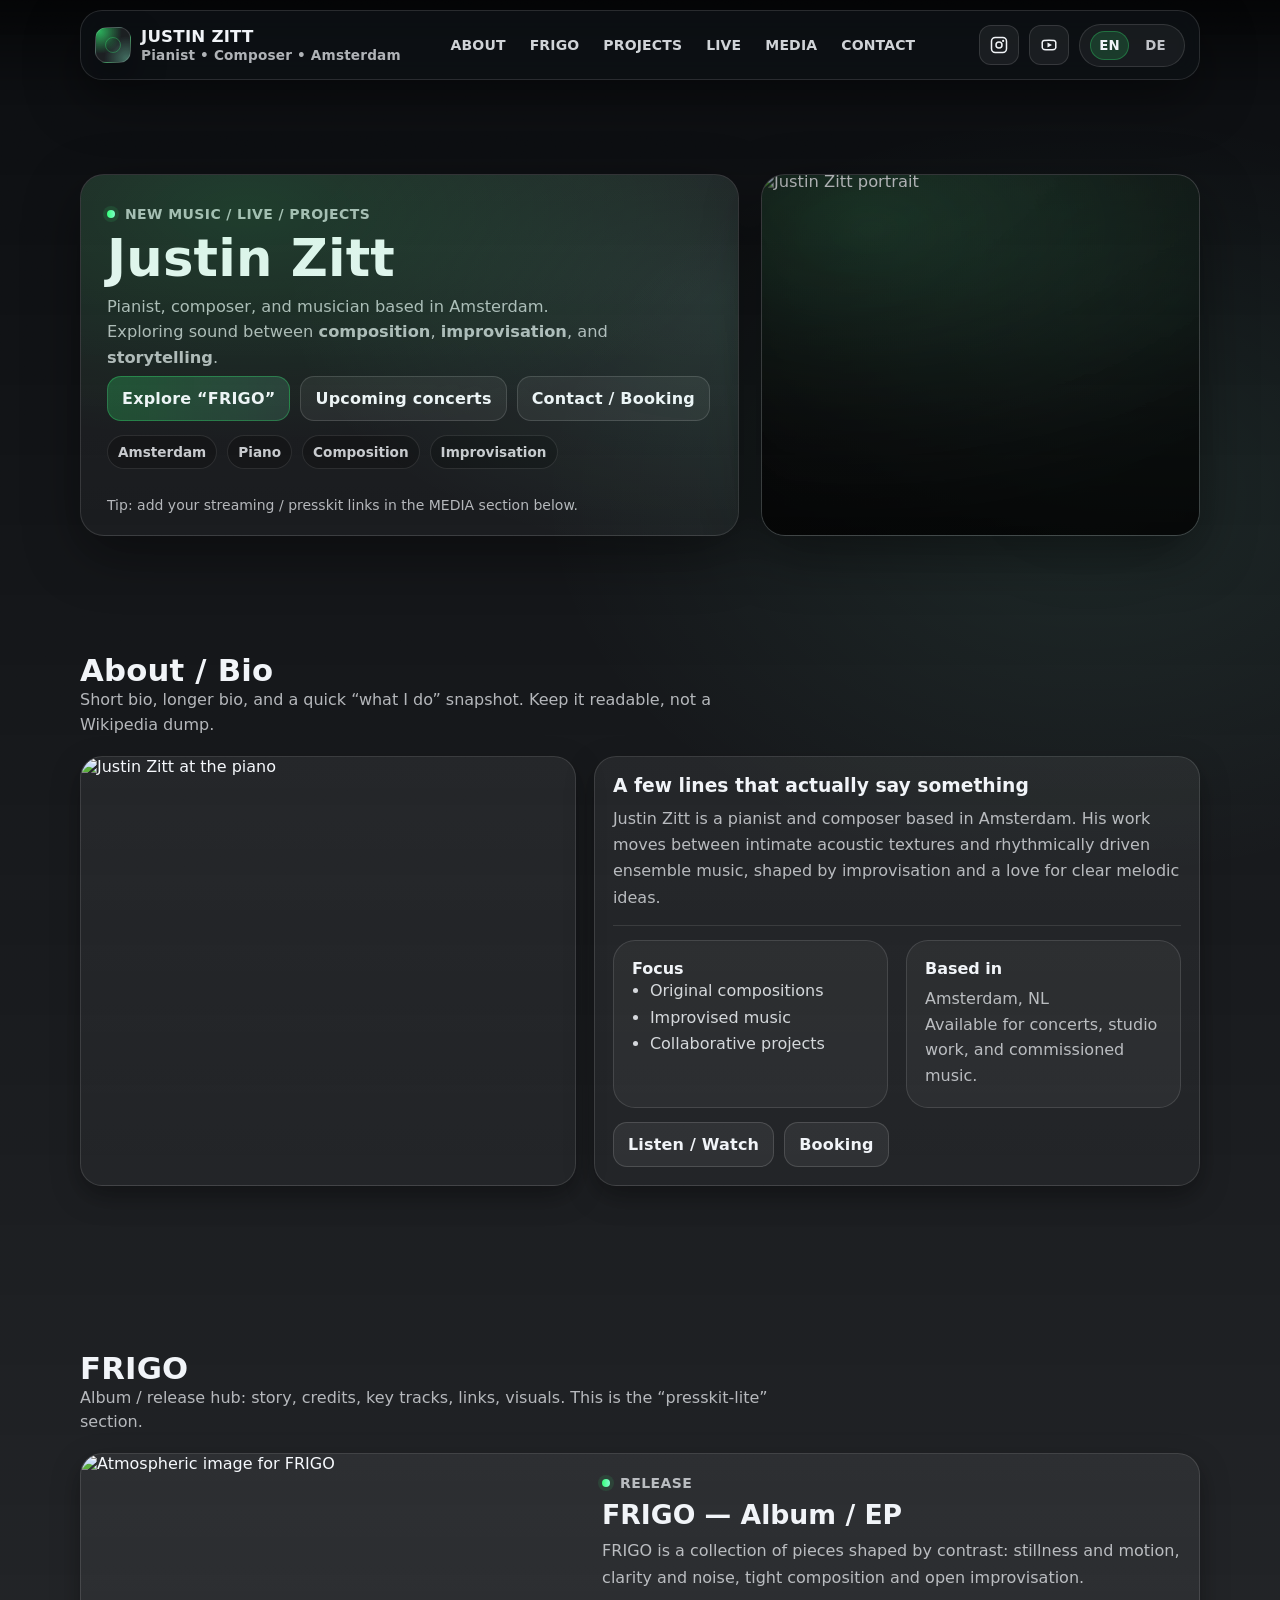
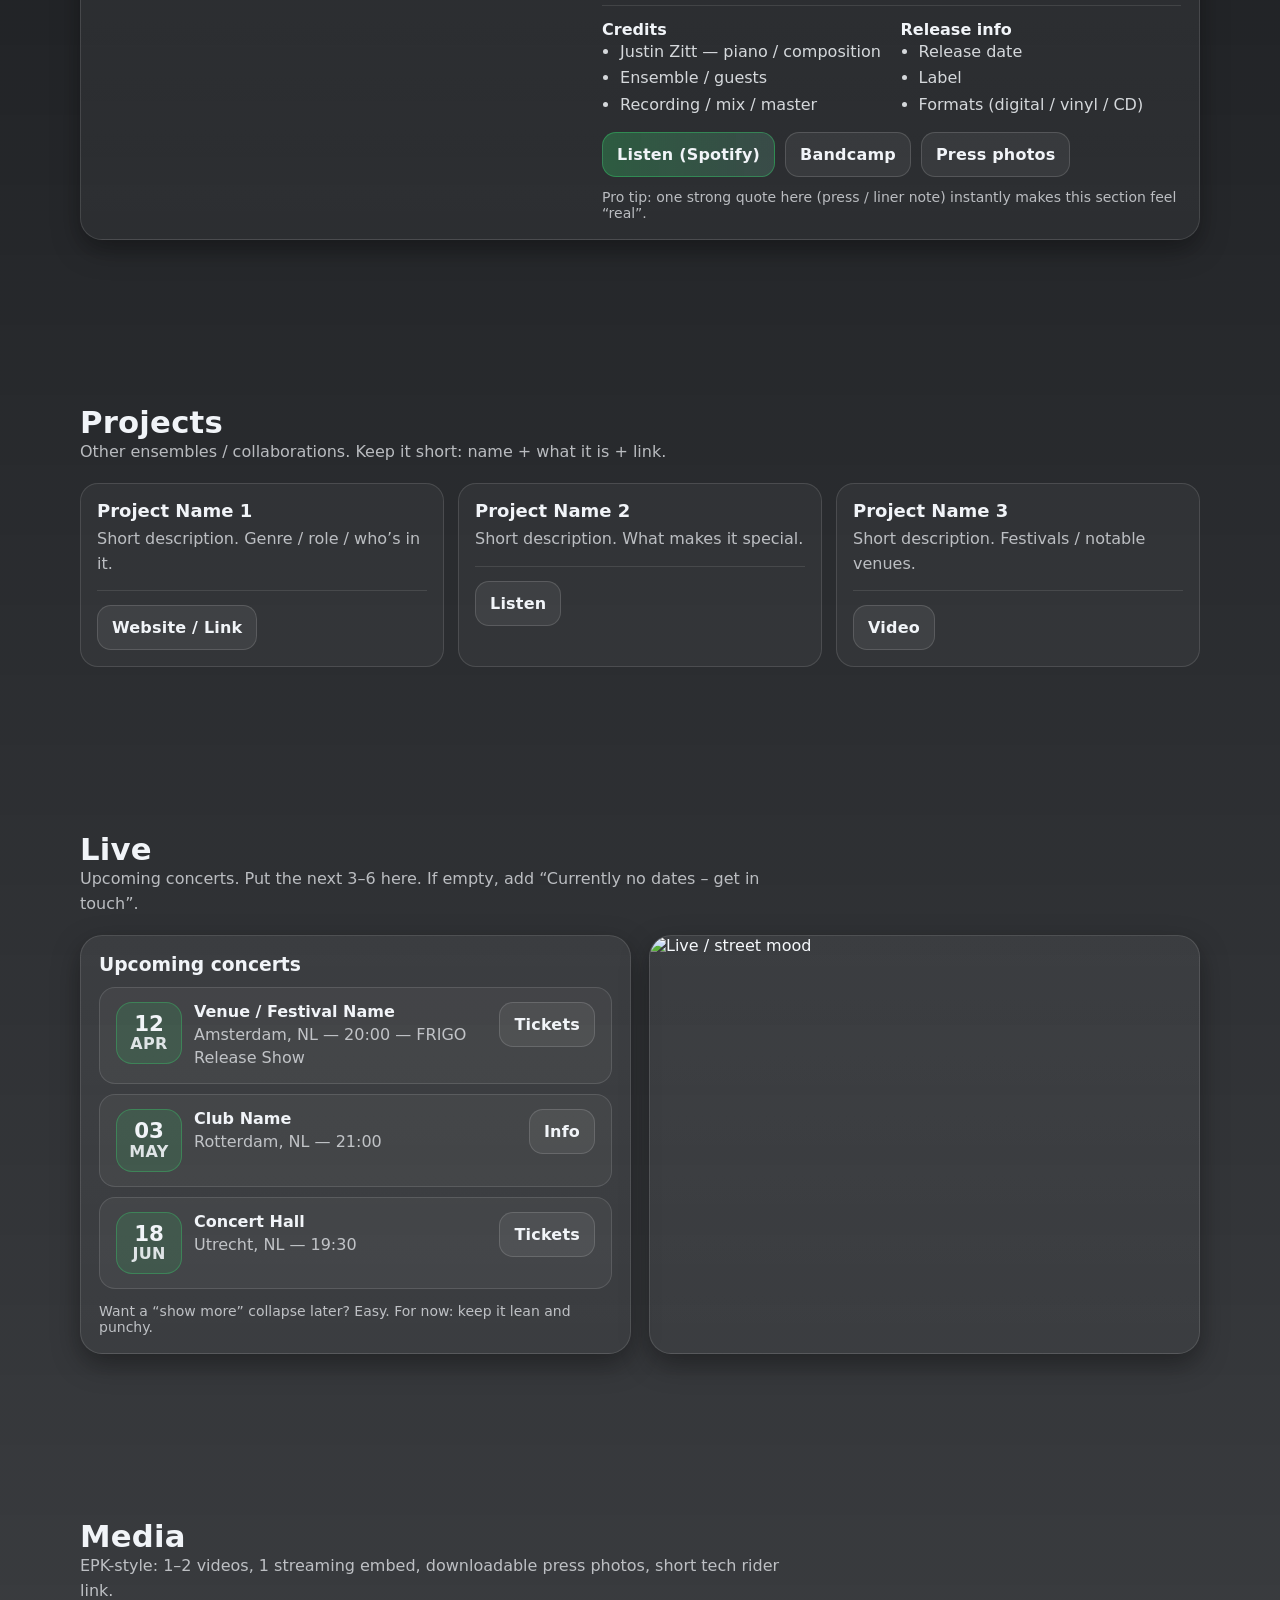
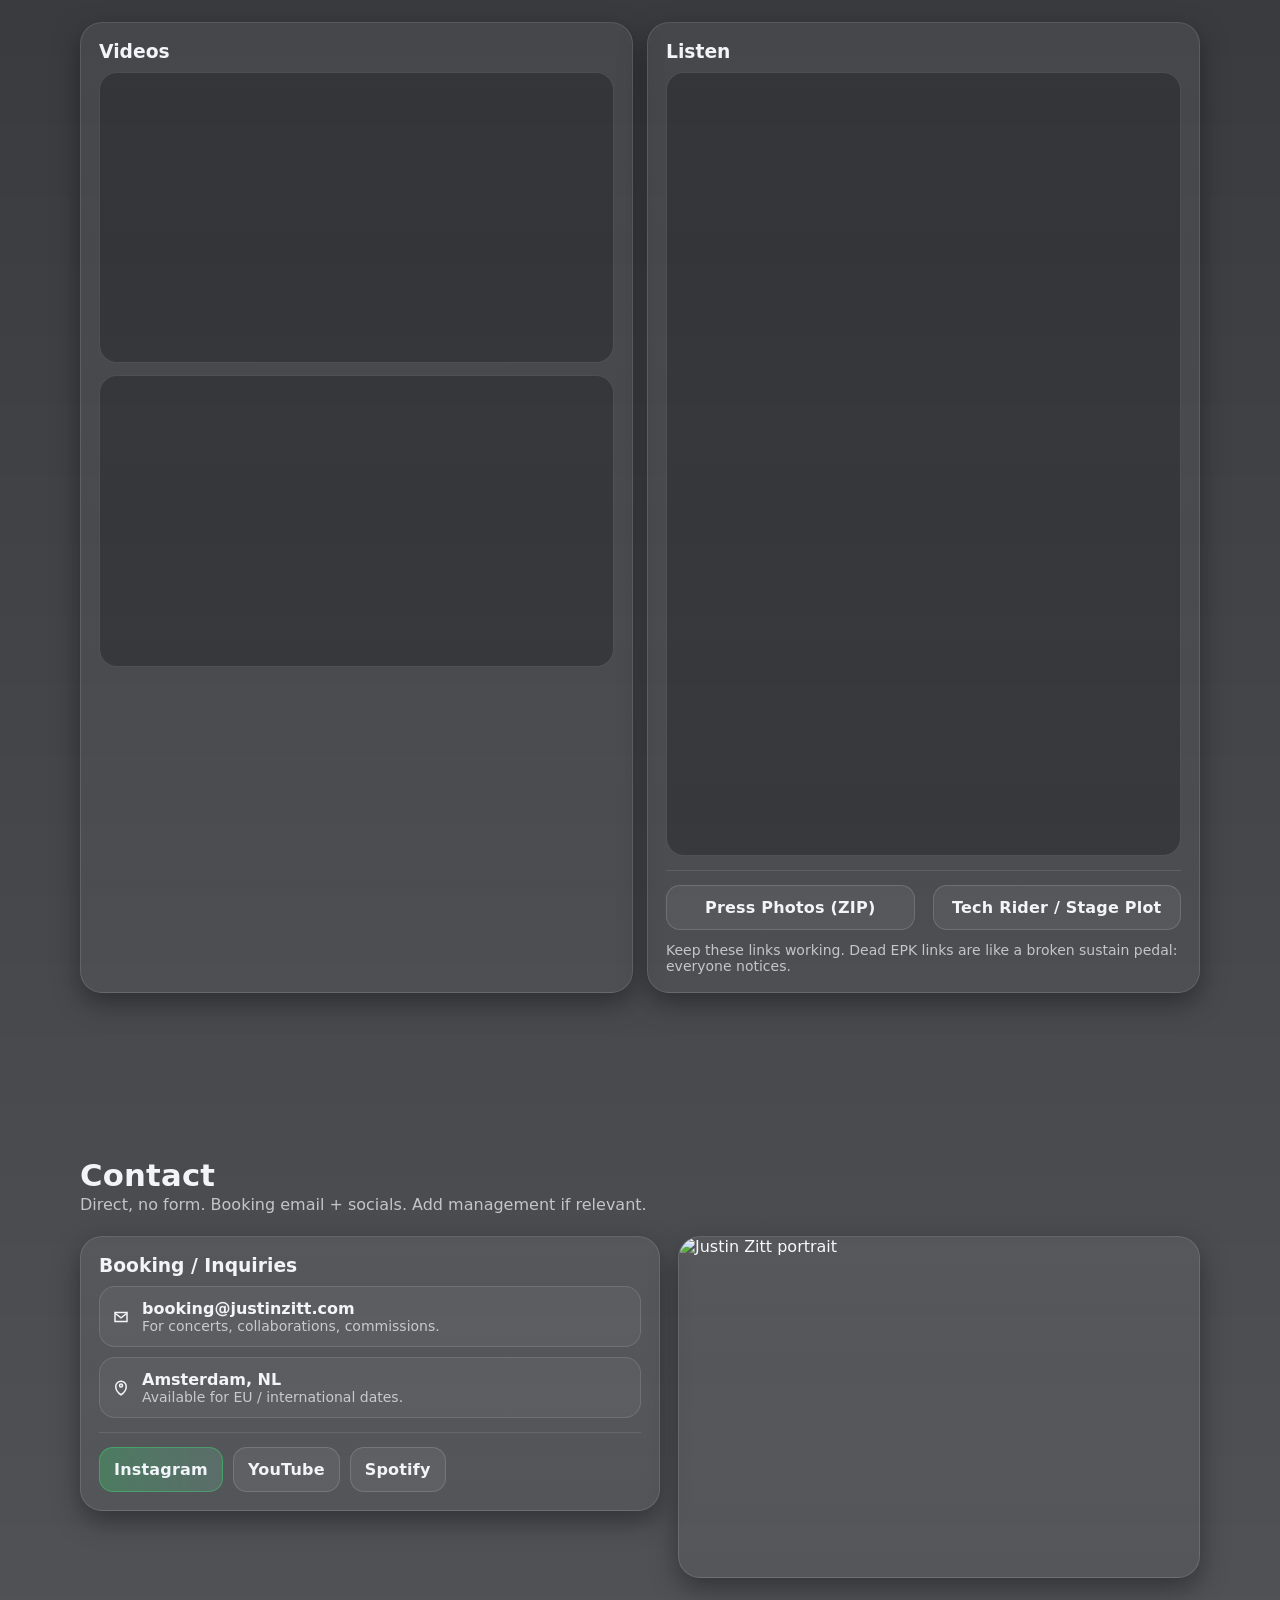
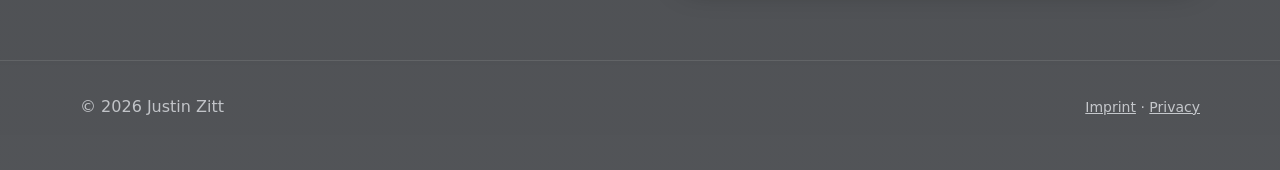
==== de/index.html @ 3bb8d23e "Initial release" ====
<!--
==============================================================================

    __    _ ____            __  ___           _         _____                 _
   / /   (_) __ \____ _    /  |/  /_  _______(_)____   / ___/___  ______   __(_)_______  _____
  / /   / / /_/ / __ `/   / /|_/ / / / / ___/ / ___/   \__ \/ _ \/ ___/ | / / / ___/ _ \/ ___/
 / /___/ / ____/ /_/ /   / /  / / /_/ (__  ) / /__    ___/ /  __/ /   | |/ / / /__/  __(__  )
/_____/_/_/    \__,_/   /_/  /_/\__,_/____/_/\___/   /____/\___/_/    |___/_/\___/\___/____/

   LiPa Music Services – Abteilung Webentwicklung
   © 2026 LiPa Music Services GbR
   https://www.lipamusicservices.com

==============================================================================
-->
<!doctype html>
<html lang="en" id="top">
<head>
  <meta charset="utf-8" />
  <meta name="viewport" content="width=device-width, initial-scale=1" />

  <title>Justin Zitt – Pianist & Composer</title>
  <meta name="description" content="Justin Zitt – pianist, composer, and musician based in Amsterdam. FRIGO album, projects, live dates, media & contact." />

  <!-- OpenGraph -->
  <meta property="og:title" content="Justin Zitt – Pianist & Composer" />
  <meta property="og:description" content="FRIGO album, projects, live dates, media & contact." />
  <!-- TODO: set a proper OG image -->
  <!-- <meta property="og:image" content="../Resources/OG.jpg" /> -->

  <!-- Favicons (optional) -->
  <!-- <link rel="icon" href="../Resources/favicon.png" /> -->

  <style>
    /* =========================================================
       LiPa – Justin Zitt – Onepager (INLINE)
       - clean cinematic dark
       - sections: About / FRIGO / Projects / Live / Media / Contact
       ========================================================= */

    :root{
      --bg0:#090b0f;
      --bg1:#0e1117;
      --card:rgba(255,255,255,.06);
      --card2:rgba(255,255,255,.04);
      --border:rgba(255,255,255,.12);

      --text:#f1f4f8;
      --muted:rgba(241,244,248,.70);

      --accent:#35ff7a;
      --accent2:#86ffd0;

      --shadow:0 18px 55px rgba(0,0,0,.50);
      --shadow2:0 10px 28px rgba(0,0,0,.38);

      --radius:18px;
      --container:1120px;

      --sectionPad:82px;
    }

    *{ box-sizing:border-box; }
    html{ scroll-behavior:smooth; }
    body{
      margin:0;
      color:var(--text);
      background:
        radial-gradient(1200px 700px at 18% -10%, rgba(53,255,122,.10), rgba(0,0,0,0) 60%),
        radial-gradient(1000px 700px at 85% 10%, rgba(134,255,208,.08), rgba(0,0,0,0) 55%),
        linear-gradient(180deg, var(--bg0), var(--bg1));
      font-family: ui-sans-serif, system-ui, -apple-system, Segoe UI, Roboto, Inter, Arial, sans-serif;
      overflow-x:hidden;
    }

    a{ color:inherit; }

    /* subtle film grain */
    .grain{
      position:fixed;
      inset:0;
      pointer-events:none;
      opacity:.12;
      background-image:
        url("data:image/svg+xml,%3Csvg xmlns='http://www.w3.org/2000/svg' width='140' height='140'%3E%3Cfilter id='n'%3E%3CfeTurbulence type='fractalNoise' baseFrequency='.8' numOctaves='3' stitchTiles='stitch'/%3E%3C/filter%3E%3Crect width='140' height='140' filter='url(%23n)' opacity='.35'/%3E%3C/svg%3E");
      mix-blend-mode:overlay;
    }

    .container{
      width:min(var(--container), calc(100% - 28px));
      margin:0 auto;
    }

    /* =========================================================
       HERO
       ========================================================= */
    .Hero{
      position:relative;
      padding: 84px 0 34px 0;
    }

    .Hero__grid{
      display:grid;
      grid-template-columns: 1.2fr .8fr;
      gap:22px;
      align-items:stretch;
    }

    .Hero__panel{
      border-radius:calc(var(--radius) + 8px);
      border:1px solid var(--border);
      background:linear-gradient(180deg, rgba(255,255,255,.06), rgba(255,255,255,.03));
      box-shadow:var(--shadow);
      overflow:hidden;
      position:relative;
    }

    .Hero__panel::before{
      content:"";
      position:absolute;
      inset:0;
      background:
        radial-gradient(900px 420px at 25% 10%, rgba(53,255,122,.14), rgba(0,0,0,0) 55%),
        radial-gradient(700px 420px at 95% 35%, rgba(134,255,208,.10), rgba(0,0,0,0) 60%);
      pointer-events:none;
    }

    .Hero__left{
      padding:28px 26px 22px 26px;
      min-height:360px;
      display:flex;
      flex-direction:column;
      justify-content:space-between;
      gap:16px;
    }

    .kicker{
      display:inline-flex;
      gap:10px;
      align-items:center;
      color:var(--muted);
      font-weight:800;
      letter-spacing:.4px;
      text-transform:uppercase;
      font-size:10.5pt;
    }
    .dot{
      width:8px;height:8px;border-radius:999px;
      background:linear-gradient(90deg, var(--accent), var(--accent2));
      box-shadow:0 0 0 4px rgba(53,255,122,.10);
    }

    h1{
      margin:10px 0 10px 0;
      font-size: clamp(34px, 4vw, 54px);
      line-height:1.02;
      letter-spacing:.2px;
    }

    .Hero__sub{
      color:var(--muted);
      font-size:12.2pt;
      line-height:1.55;
      max-width:62ch;
    }

    .Hero__ctaRow{
      display:flex;
      flex-wrap:wrap;
      gap:10px;
      align-items:center;
      margin-top:6px;
    }

    .btn{
      display:inline-flex;
      align-items:center;
      justify-content:center;
      gap:10px;
      padding:12px 14px;
      border-radius:14px;
      border:1px solid rgba(255,255,255,.14);
      background:rgba(255,255,255,.06);
      text-decoration:none;
      font-weight:900;
      letter-spacing:.2px;
      transition: transform .15s ease, background .15s ease, border-color .15s ease;
      user-select:none;
    }
    .btn:hover{ transform: translateY(-1px); background:rgba(255,255,255,.09); }
    .btn--primary{
      background:linear-gradient(90deg, rgba(53,255,122,.22), rgba(134,255,208,.14));
      border-color:rgba(53,255,122,.30);
    }
    .btn--primary:hover{ background:linear-gradient(90deg, rgba(53,255,122,.28), rgba(134,255,208,.18)); }

    .Hero__meta{
      display:flex;
      flex-wrap:wrap;
      gap:10px;
      margin-top:14px;
    }
    .chip{
      display:inline-flex;
      gap:8px;
      align-items:center;
      padding:8px 10px;
      border-radius:999px;
      background:rgba(0,0,0,.22);
      border:1px solid rgba(255,255,255,.10);
      color:rgba(241,244,248,.82);
      font-weight:800;
      font-size:10.2pt;
    }
    .chip svg{ opacity:.9; }

    .Hero__right{
      min-height:360px;
    }

    .Hero__img{
      width:100%;
      height:100%;
      object-fit:cover;
      display:block;
      filter: contrast(1.06) saturate(.95);
      transform:scale(1.02);
    }

    .Hero__imgOverlay{
      position:absolute;
      inset:0;
      background:
        radial-gradient(700px 420px at 25% 15%, rgba(0,0,0,.00), rgba(0,0,0,.52) 70%),
        linear-gradient(180deg, rgba(0,0,0,.22), rgba(0,0,0,.58));
      pointer-events:none;
    }

    /* =========================================================
       SECTION WRAPPER
       ========================================================= */
    section{
      scroll-margin-top: 92px; /* sticky headbar offset */
      padding: var(--sectionPad) 0;
    }

    .SectionHead{
      display:flex;
      align-items:flex-end;
      justify-content:space-between;
      gap:18px;
      margin-bottom:18px;
    }

    .SectionHead h2{
      margin:0;
      font-size: clamp(24px, 2.4vw, 34px);
      letter-spacing:.2px;
    }

    .SectionHead p{
      margin:0;
      color:var(--muted);
      max-width:70ch;
      line-height:1.55;
    }

    .card{
      border-radius:calc(var(--radius) + 6px);
      border:1px solid var(--border);
      background:linear-gradient(180deg, rgba(255,255,255,.06), rgba(255,255,255,.03));
      box-shadow:var(--shadow2);
      overflow:hidden;
    }

    .grid2{
      display:grid;
      grid-template-columns: 1fr 1fr;
      gap:18px;
    }

    .grid3{
      display:grid;
      grid-template-columns: repeat(3, 1fr);
      gap:14px;
    }

    .pad{
      padding:18px;
    }

    .muted{ color:var(--muted); }

    .hr{
      height:1px;
      background:rgba(255,255,255,.10);
      margin:14px 0;
    }

    /* About */
    .About__grid{
      display:grid;
      grid-template-columns: .9fr 1.1fr;
      gap:18px;
      align-items:stretch;
    }
    .About__photo{
      width:100%;
      height:100%;
      min-height:340px;
      object-fit:cover;
      display:block;
      filter: contrast(1.04) saturate(.95);
    }

    /* FRIGO */
    .Frigo__hero{
      display:grid;
      grid-template-columns: .9fr 1.1fr;
      gap:0;
    }
    .Frigo__img{
      width:100%;
      height:100%;
      min-height:360px;
      object-fit:cover;
      display:block;
      filter: contrast(1.05) saturate(.92);
    }
    .list{
      margin:0;
      padding-left:18px;
      color:rgba(241,244,248,.86);
      line-height:1.65;
    }

    /* Projects */
    .ProjCard{
      padding:16px;
      border-radius:18px;
      border:1px solid rgba(255,255,255,.12);
      background:rgba(255,255,255,.04);
      transition: transform .15s ease, background .15s ease;
    }
    .ProjCard:hover{ transform: translateY(-2px); background:rgba(255,255,255,.06); }
    .ProjCard h3{ margin:0 0 6px 0; font-size:13.5pt; }
    .ProjCard p{ margin:0; color:var(--muted); line-height:1.55; }

    /* Live */
    .Gig{
      display:flex;
      align-items:flex-start;
      justify-content:space-between;
      gap:14px;
      padding:14px 16px;
      border-radius:16px;
      border:1px solid rgba(255,255,255,.12);
      background:rgba(255,255,255,.04);
    }
    .Gig__left{
      display:flex;
      gap:12px;
      align-items:flex-start;
    }
    .dateBox{
      width:66px;
      flex:0 0 auto;
      border-radius:16px;
      border:1px solid rgba(53,255,122,.26);
      background:rgba(53,255,122,.10);
      text-align:center;
      padding:10px 8px;
    }
    .dateBox b{ display:block; font-size:16pt; line-height:1.0; }
    .dateBox span{ display:block; font-weight:900; letter-spacing:.3px; opacity:.9; }

    .Gig__title{ margin:0; font-weight:900; }
    .Gig__meta{ margin:2px 0 0 0; color:var(--muted); line-height:1.45; }

    /* Media */
    .mediaGrid{
      display:grid;
      grid-template-columns: 1fr 1fr;
      gap:14px;
    }
    .embed{
      position:relative;
      width:100%;
      padding-top:56.25%;
      background:rgba(0,0,0,.25);
      border:1px solid rgba(255,255,255,.12);
      border-radius:18px;
      overflow:hidden;
    }
    .embed iframe{
      position:absolute;
      inset:0;
      width:100%;
      height:100%;
      border:0;
    }

    /* Contact */
    .Contact__grid{
      display:grid;
      grid-template-columns: 1fr .9fr;
      gap:18px;
      align-items:start;
    }
    .contactLine{
      display:flex;
      gap:12px;
      align-items:center;
      padding:12px 12px;
      border-radius:16px;
      border:1px solid rgba(255,255,255,.12);
      background:rgba(255,255,255,.04);
    }
    .contactLine a{ text-decoration:none; font-weight:900; }
    .small{ font-size:10.5pt; color:var(--muted); }

    /* Footer */
    footer{
      padding:36px 0 54px 0;
      border-top:1px solid rgba(255,255,255,.10);
      color:rgba(241,244,248,.70);
    }
    .footerRow{
      display:flex;
      gap:14px;
      flex-wrap:wrap;
      align-items:center;
      justify-content:space-between;
    }

    /* Responsive */
    @media (max-width: 980px){
      .Hero__grid{ grid-template-columns: 1fr; }
      .Hero__right{ min-height:280px; }
      .About__grid{ grid-template-columns: 1fr; }
      .Frigo__hero{ grid-template-columns: 1fr; }
      .grid3{ grid-template-columns: 1fr; }
      .mediaGrid{ grid-template-columns: 1fr; }
      .Contact__grid{ grid-template-columns: 1fr; }
      section{ padding: 64px 0; }
    }
  </style>
</head>

<body>
  <div class="grain" aria-hidden="true"></div>

  <!-- =========================================================
       HEADBAR (inline, onepager anchors)
       NOTE: Social links are placeholders -> set real URLs.
  ========================================================== -->
  <header class="LipaHead" role="banner">
    <style>
      /* ===== Headbar (same as we used before) ===== */
      :root{
        --bg0:#0b0d10;
        --bg1:rgba(15,18,23,.72);
        --border:rgba(255,255,255,.12);
        --text:#f1f4f8;
        --muted:rgba(241,244,248,.72);
        --accent:#35ff7a;
        --accent2:#86ffd0;
        --shadow:0 18px 55px rgba(0,0,0,.45);
        --radius:16px;
        --container:1120px;
        --h:70px;
      }
      .LipaHead{ position:sticky; top:0; z-index:9999; background:linear-gradient(to bottom, rgba(0,0,0,.58), rgba(0,0,0,0)); padding:10px 12px; }
      .LipaHead__bar{
        max-width:var(--container); height:var(--h); margin:0 auto;
        display:flex; align-items:center; justify-content:space-between; gap:12px;
        background:var(--bg1); border:1px solid var(--border); border-radius:calc(var(--radius) + 6px);
        box-shadow:var(--shadow); padding:0 14px;
        backdrop-filter: blur(14px); -webkit-backdrop-filter: blur(14px);
      }
      .LipaHead__brand{ display:flex; align-items:center; gap:10px; text-decoration:none; color:var(--text); min-width:220px; }
      .LipaHead__mark{
        width:36px; height:36px; border-radius:12px;
        background:
          radial-gradient(120% 120% at 10% 10%, rgba(53,255,122,.65), rgba(53,255,122,0) 55%),
          radial-gradient(120% 120% at 90% 90%, rgba(134,255,208,.35), rgba(134,255,208,0) 55%),
          rgba(255,255,255,.07);
        border:1px solid rgba(255,255,255,.14);
        box-shadow:0 14px 35px rgba(0,0,0,.35);
        position:relative;
        flex:0 0 auto;
      }
      .LipaHead__mark::after{ content:""; position:absolute; inset:9px; border-radius:10px; border:1px solid rgba(53,255,122,.55); opacity:.55; }
      .LipaHead__title{ display:flex; flex-direction:column; line-height:1.05; gap:2px; }
      .LipaHead__name{ font-weight:900; letter-spacing:.2px; font-size:12.5pt; text-transform:uppercase; }
      .LipaHead__tag{ font-size:10.2pt; color:var(--muted); font-weight:600; letter-spacing:.2px; }

      .LipaHead__nav{ display:flex; align-items:center; gap:4px; flex:1; justify-content:center; }
      .LipaHead__nav a{
        position:relative; display:inline-flex; align-items:center;
        padding:10px 10px; border-radius:12px; text-decoration:none;
        color:rgba(241,244,248,.86); font-weight:800; font-size:10.5pt; letter-spacing:.15px;
        transition: transform .15s ease, background .15s ease, color .15s ease;
      }
      .LipaHead__nav a:hover{ background:rgba(255,255,255,.07); transform: translateY(-1px); }
      .LipaHead__nav a.is-active{ background:rgba(53,255,122,.12); color:var(--text); }
      .LipaHead__nav a.is-active::after{
        content:""; position:absolute; left:10px; right:10px; bottom:6px;
        height:2px; border-radius:2px;
        background:linear-gradient(90deg, var(--accent), var(--accent2));
        opacity:.9;
      }

      .LipaHead__actions{ display:flex; align-items:center; gap:10px; min-width:220px; justify-content:flex-end; }
      .LipaHead__iconBtn{
        width:40px; height:40px; display:inline-flex; align-items:center; justify-content:center;
        border-radius:12px; background:rgba(255,255,255,.06); border:1px solid rgba(255,255,255,.12);
        text-decoration:none; color:var(--text);
        transition: transform .15s ease, background .15s ease;
      }
      .LipaHead__iconBtn:hover{ background:rgba(255,255,255,.09); transform: translateY(-1px); }

      .LipaHead__lang{
        display:inline-flex; align-items:center; gap:8px; padding:6px 10px;
        border-radius:999px; background:rgba(255,255,255,.05);
        border:1px solid rgba(255,255,255,.12);
      }
      .LipaHead__lang a{
        text-decoration:none; font-weight:900; font-size:10pt; letter-spacing:.35px;
        color:rgba(241,244,248,.78); padding:6px 8px; border-radius:999px;
        transition: background .15s ease, color .15s ease;
      }
      .LipaHead__lang a:hover{ background:rgba(255,255,255,.07); color:var(--text); }
      .LipaHead__lang a.is-active{ background:rgba(53,255,122,.14); color:var(--text); border:1px solid rgba(53,255,122,.28); }

      .LipaHead__burger{
        width:44px; height:44px; border-radius:14px; border:1px solid rgba(255,255,255,.12);
        background:rgba(255,255,255,.06); cursor:pointer; display:none;
        align-items:center; justify-content:center; gap:6px;
        transition: transform .15s ease, background .15s ease;
      }
      .LipaHead__burger:hover{ background:rgba(255,255,255,.09); transform: translateY(-1px); }
      .LipaHead__burger i{ display:block; width:18px; height:2px; background:rgba(241,244,248,.92); border-radius:2px; transition: transform .18s ease, opacity .18s ease; }
      .LipaHead__burger[aria-expanded="true"] i:nth-child(1){ transform: translateY(8px) rotate(45deg); }
      .LipaHead__burger[aria-expanded="true"] i:nth-child(2){ opacity:0; }
      .LipaHead__burger[aria-expanded="true"] i:nth-child(3){ transform: translateY(-8px) rotate(-45deg); }

      .LipaMobile{
        max-width:var(--container); margin:10px auto 0 auto;
        border-radius:calc(var(--radius) + 6px);
        background:rgba(15,18,23,.92);
        border:1px solid rgba(255,255,255,.12);
        box-shadow:var(--shadow);
        backdrop-filter: blur(14px); -webkit-backdrop-filter: blur(14px);
        overflow:hidden; display:none;
      }
      .LipaMobile.is-open{ display:block; }
      .LipaMobile__list{ list-style:none; margin:0; padding:10px; display:flex; flex-direction:column; gap:6px; }
      .LipaMobile__list a{
        display:flex; align-items:center; justify-content:space-between; text-decoration:none;
        padding:12px 12px; border-radius:14px;
        background:rgba(255,255,255,.05); border:1px solid rgba(255,255,255,.10);
        color:rgba(241,244,248,.9); font-weight:900; letter-spacing:.15px;
      }
      .LipaMobile__list a:hover{ background:rgba(53,255,122,.10); }
      .LipaMobile__list a small{ color:rgba(241,244,248,.55); font-weight:800; }

      .LipaMobile__bottom{
        padding:10px 12px 12px 12px; display:flex; gap:10px; align-items:center; justify-content:space-between;
        border-top:1px solid rgba(255,255,255,.10); background:rgba(255,255,255,.03);
      }
      .LipaMobile__social{ display:flex; gap:10px; align-items:center; }

      @media (max-width: 980px){
        .LipaHead__nav{ display:none; }
        .LipaHead__burger{ display:inline-flex; }
        .LipaHead__brand{ min-width:auto; }
        .LipaHead__actions{ min-width:auto; }
        :root{ --h:64px; }
      }
      @media (max-width: 520px){
        .LipaHead__tag{ display:none; }
        .LipaHead__name{ font-size:11.8pt; }
        .LipaHead__lang{ display:none; }
      }
    </style>

    <div class="LipaHead__bar">
      <a class="LipaHead__brand" href="#top" aria-label="Back to top">
        <span class="LipaHead__mark" aria-hidden="true"></span>
        <span class="LipaHead__title">
          <span class="LipaHead__name">Justin Zitt</span>
          <span class="LipaHead__tag">Pianist • Composer • Amsterdam</span>
        </span>
      </a>

      <nav class="LipaHead__nav" aria-label="Main navigation">
        <a class="js-nav" href="#about"    data-target="about">ABOUT</a>
        <a class="js-nav" href="#frigo"    data-target="frigo">FRIGO</a>
        <a class="js-nav" href="#projects" data-target="projects">PROJECTS</a>
        <a class="js-nav" href="#live"     data-target="live">LIVE</a>
        <a class="js-nav" href="#media"    data-target="media">MEDIA</a>
        <a class="js-nav" href="#contact"  data-target="contact">CONTACT</a>
      </nav>

      <div class="LipaHead__actions">
        <!-- TODO: set real links -->
        <a class="LipaHead__iconBtn" href="#" target="_blank" rel="noopener" aria-label="Instagram">
          <svg width="18" height="18" viewBox="0 0 24 24" fill="none" aria-hidden="true">
            <path d="M7 2h10a5 5 0 0 1 5 5v10a5 5 0 0 1-5 5H7a5 5 0 0 1-5-5V7a5 5 0 0 1 5-5Z" stroke="currentColor" stroke-width="2"/>
            <path d="M12 16a4 4 0 1 0 0-8 4 4 0 0 0 0 8Z" stroke="currentColor" stroke-width="2"/>
            <path d="M17.5 6.5h.01" stroke="currentColor" stroke-width="3" stroke-linecap="round"/>
          </svg>
        </a>

        <a class="LipaHead__iconBtn" href="#" target="_blank" rel="noopener" aria-label="YouTube">
          <svg width="18" height="18" viewBox="0 0 24 24" fill="none" aria-hidden="true">
            <path d="M21 8.2a3 3 0 0 0-2.1-2.1C17.1 5.6 12 5.6 12 5.6s-5.1 0-6.9.5A3 3 0 0 0 3 8.2 31 31 0 0 0 3 12a31 31 0 0 0 .1 3.8 3 3 0 0 0 2.1 2.1c1.8.5 6.8.5 6.8.5s5.1 0 6.9-.5a3 3 0 0 0 2.1-2.1A31 31 0 0 0 21 12a31 31 0 0 0 0-3.8Z" stroke="currentColor" stroke-width="2"/>
            <path d="M10 15.2V8.8L16 12l-6 3.2Z" fill="currentColor"/>
          </svg>
        </a>

        <!-- language switch -->
        <div class="LipaHead__lang" aria-label="Language switch">
          <a class="is-active" href="../en/index.html" aria-label="English">EN</a>
          <a href="../de/index.html" aria-label="Deutsch">DE</a>
        </div>

        <button class="LipaHead__burger" type="button" aria-label="Open menu" aria-controls="LipaMobileMenu" aria-expanded="false">
          <i></i><i></i><i></i>
        </button>
      </div>
    </div>

    <nav id="LipaMobileMenu" class="LipaMobile" aria-label="Mobile navigation">
      <ul class="LipaMobile__list">
        <li><a class="js-nav" href="#about" data-target="about">ABOUT <small>#</small></a></li>
        <li><a class="js-nav" href="#frigo" data-target="frigo">FRIGO <small>#</small></a></li>
        <li><a class="js-nav" href="#projects" data-target="projects">PROJECTS <small>#</small></a></li>
        <li><a class="js-nav" href="#live" data-target="live">LIVE <small>#</small></a></li>
        <li><a class="js-nav" href="#media" data-target="media">MEDIA <small>#</small></a></li>
        <li><a class="js-nav" href="#contact" data-target="contact">CONTACT <small>#</small></a></li>
      </ul>

      <div class="LipaMobile__bottom">
        <div class="LipaMobile__social" aria-label="Social media">
          <a class="LipaHead__iconBtn" href="#" target="_blank" rel="noopener" aria-label="Instagram">
            <svg width="18" height="18" viewBox="0 0 24 24" fill="none" aria-hidden="true">
              <path d="M7 2h10a5 5 0 0 1 5 5v10a5 5 0 0 1-5 5H7a5 5 0 0 1-5-5V7a5 5 0 0 1 5-5Z" stroke="currentColor" stroke-width="2"/>
              <path d="M12 16a4 4 0 1 0 0-8 4 4 0 0 0 0 8Z" stroke="currentColor" stroke-width="2"/>
              <path d="M17.5 6.5h.01" stroke="currentColor" stroke-width="3" stroke-linecap="round"/>
            </svg>
          </a>
          <a class="LipaHead__iconBtn" href="#" target="_blank" rel="noopener" aria-label="YouTube">
            <svg width="18" height="18" viewBox="0 0 24 24" fill="none" aria-hidden="true">
              <path d="M21 8.2a3 3 0 0 0-2.1-2.1C17.1 5.6 12 5.6 12 5.6s-5.1 0-6.9.5A3 3 0 0 0 3 8.2 31 31 0 0 0 3 12a31 31 0 0 0 .1 3.8 3 3 0 0 0 2.1 2.1c1.8.5 6.8.5 6.8.5s5.1 0 6.9-.5a3 3 0 0 0 2.1-2.1A31 31 0 0 0 21 12a31 31 0 0 0 0-3.8Z" stroke="currentColor" stroke-width="2"/>
              <path d="M10 15.2V8.8L16 12l-6 3.2Z" fill="currentColor"/>
            </svg>
          </a>
        </div>

        <div class="LipaHead__lang" aria-label="Language switch">
          <a class="is-active" href="../en/index.html">EN</a>
          <a href="../de/index.html">DE</a>
        </div>
      </div>
    </nav>

    <script>
      (function(){
        const burger = document.querySelector(".LipaHead__burger");
        const panel  = document.getElementById("LipaMobileMenu");
        const navLinks = Array.from(document.querySelectorAll(".js-nav"));
        const sections = ["about","frigo","projects","live","media","contact"]
          .map(id => document.getElementById(id))
          .filter(Boolean);

        function setOpen(isOpen){
          if(!burger || !panel) return;
          burger.setAttribute("aria-expanded", String(isOpen));
          panel.classList.toggle("is-open", isOpen);
        }

        burger?.addEventListener("click", () => {
          const isOpen = burger.getAttribute("aria-expanded") === "true";
          setOpen(!isOpen);
        });

        function scrollToTarget(id){
          const el = document.getElementById(id);
          if(!el) return;
          const headerH = document.querySelector(".LipaHead__bar")?.offsetHeight || 70;
          const y = el.getBoundingClientRect().top + window.pageYOffset - (headerH + 16);
          window.scrollTo({ top: y, behavior: "smooth" });
        }

        navLinks.forEach(a => {
          a.addEventListener("click", (e) => {
            const t = a.getAttribute("data-target");
            if(!t) return;
            e.preventDefault();
            setOpen(false);
            scrollToTarget(t);
          });
        });

        function setActive(id){
          const all = Array.from(document.querySelectorAll(".LipaHead__nav a, .LipaMobile__list a"));
          all.forEach(a => a.classList.toggle("is-active", a.getAttribute("data-target") === id));
        }

        if("IntersectionObserver" in window && sections.length){
          const obs = new IntersectionObserver((entries) => {
            const visible = entries
              .filter(e => e.isIntersecting)
              .sort((a,b) => (b.intersectionRatio - a.intersectionRatio))[0];
            if(visible?.target?.id) setActive(visible.target.id);
          }, { threshold:[0.15,0.3,0.5,0.7], rootMargin:"-20% 0px -60% 0px" });
          sections.forEach(s => obs.observe(s));
        }

        document.addEventListener("keydown", (e) => { if(e.key === "Escape") setOpen(false); });
        document.addEventListener("click", (e) => {
          const isOpen = burger?.getAttribute("aria-expanded") === "true";
          if(!isOpen) return;
          const head = document.querySelector(".LipaHead__bar");
          if(head && head.contains(e.target)) return;
          if(panel && panel.contains(e.target)) return;
          setOpen(false);
        });
      })();
    </script>
  </header>

  <!-- =========================================================
       HERO
       NOTE about image paths:
       Best practice is: put photos in ../Resources/Photos/ and rename without spaces/©.
       If you keep the original names, use URL-encoded paths (as below).
  ========================================================== -->
  <main>
    <section class="Hero" aria-label="Intro">
      <div class="container">
        <div class="Hero__grid">
          <div class="Hero__panel">
            <div class="Hero__left">
              <div>
                <div class="kicker"><span class="dot"></span> New music / Live / Projects</div>
                <h1>Justin Zitt</h1>
                <div class="Hero__sub">
                  Pianist, composer, and musician based in Amsterdam.
                  <br />
                  Exploring sound between <b>composition</b>, <b>improvisation</b>, and <b>storytelling</b>.
                </div>

                <div class="Hero__ctaRow">
                  <a class="btn btn--primary js-nav" href="#frigo" data-target="frigo">Explore “FRIGO”</a>
                  <a class="btn js-nav" href="#live" data-target="live">Upcoming concerts</a>
                  <a class="btn" href="mailto:booking@justinzitt.com">Contact / Booking</a>
                </div>

                <div class="Hero__meta">
                  <span class="chip">Amsterdam</span>
                  <span class="chip">Piano</span>
                  <span class="chip">Composition</span>
                  <span class="chip">Improvisation</span>
                </div>
              </div>

              <div class="small muted">
                Tip: add your streaming / presskit links in the MEDIA section below.
              </div>
            </div>
          </div>

          <div class="Hero__panel Hero__right">
            <!-- HERO IMAGE -->
            <!-- Option A (recommended): Portrait © Colin Zitt.JPG -->
            <img
              class="Hero__img"
              src="../Resources/Photos/Portrait%20%C2%A9%20Colin%20Zitt.JPG"
              alt="Justin Zitt portrait"
              loading="eager"
              decoding="async"
            />
            <div class="Hero__imgOverlay" aria-hidden="true"></div>
          </div>
        </div>
      </div>
    </section>

    <!-- =========================================================
         ABOUT
    ========================================================== -->
    <section id="about" aria-label="About">
      <div class="container">
        <div class="SectionHead">
          <div>
            <h2>About / Bio</h2>
            <p>Short bio, longer bio, and a quick “what I do” snapshot. Keep it readable, not a Wikipedia dump.</p>
          </div>
        </div>

        <div class="About__grid">
          <div class="card">
            <!-- Option: am piano © Lola Gewise.JPG -->
            <img
              class="About__photo"
              src="../Resources/Photos/am%20piano%20%C2%A9%20Lola%20Gewise.JPG"
              alt="Justin Zitt at the piano"
              loading="lazy"
              decoding="async"
            />
          </div>

          <div class="card pad">
            <h3 style="margin:0 0 10px 0;">A few lines that actually say something</h3>
            <p class="muted" style="margin:0; line-height:1.65;">
              <!-- TODO: replace text -->
              Justin Zitt is a pianist and composer based in Amsterdam.
              His work moves between intimate acoustic textures and rhythmically driven ensemble music,
              shaped by improvisation and a love for clear melodic ideas.
            </p>

            <div class="hr"></div>

            <div class="grid2">
              <div class="card pad" style="background:rgba(255,255,255,.04); box-shadow:none;">
                <b>Focus</b>
                <ul class="list">
                  <li>Original compositions</li>
                  <li>Improvised music</li>
                  <li>Collaborative projects</li>
                </ul>
              </div>
              <div class="card pad" style="background:rgba(255,255,255,.04); box-shadow:none;">
                <b>Based in</b>
                <p class="muted" style="margin:8px 0 0 0; line-height:1.6;">
                  Amsterdam, NL <br/>
                  Available for concerts, studio work, and commissioned music.
                </p>
              </div>
            </div>

            <div class="Hero__ctaRow" style="margin-top:14px;">
              <a class="btn js-nav" href="#media" data-target="media">Listen / Watch</a>
              <a class="btn js-nav" href="#contact" data-target="contact">Booking</a>
            </div>
          </div>
        </div>
      </div>
    </section>

    <!-- =========================================================
         FRIGO
    ========================================================== -->
    <section id="frigo" aria-label="FRIGO">
      <div class="container">
        <div class="SectionHead">
          <div>
            <h2>FRIGO</h2>
            <p>Album / release hub: story, credits, key tracks, links, visuals. This is the “presskit-lite” section.</p>
          </div>
        </div>

        <div class="card">
          <div class="Frigo__hero">
            <div>
              <!-- Option: Wand_Fenster ©Nikolai Olshansky.JPG or Werkstatt Atmo ©Jonas Neubauer.png -->
              <img
                class="Frigo__img"
                src="../Resources/Photos/Wand_Fenster%20%C2%AE%20Nikolai%20Olshansky.JPG"
                alt="Atmospheric image for FRIGO"
                loading="lazy"
                decoding="async"
              />
            </div>

            <div class="pad">
              <div class="kicker"><span class="dot"></span> Release</div>
              <h3 style="margin:8px 0 8px 0; font-size:20pt;">FRIGO — Album / EP</h3>

              <p class="muted" style="margin:0; line-height:1.65;">
                <!-- TODO: replace text -->
                FRIGO is a collection of pieces shaped by contrast: stillness and motion, clarity and noise,
                tight composition and open improvisation.
              </p>

              <div class="hr"></div>

              <div class="grid2">
                <div>
                  <b>Credits</b>
                  <ul class="list">
                    <li>Justin Zitt — piano / composition</li>
                    <li><!-- TODO --> Ensemble / guests</li>
                    <li><!-- TODO --> Recording / mix / master</li>
                  </ul>
                </div>
                <div>
                  <b>Release info</b>
                  <ul class="list">
                    <li><!-- TODO --> Release date</li>
                    <li><!-- TODO --> Label</li>
                    <li><!-- TODO --> Formats (digital / vinyl / CD)</li>
                  </ul>
                </div>
              </div>

              <div class="Hero__ctaRow" style="margin-top:14px;">
                <!-- TODO: replace URLs -->
                <a class="btn btn--primary" href="#" target="_blank" rel="noopener">Listen (Spotify)</a>
                <a class="btn" href="#" target="_blank" rel="noopener">Bandcamp</a>
                <a class="btn" href="#" target="_blank" rel="noopener">Press photos</a>
              </div>

              <p class="small muted" style="margin:12px 0 0 0;">
                Pro tip: one strong quote here (press / liner note) instantly makes this section feel “real”.
              </p>
            </div>
          </div>
        </div>
      </div>
    </section>

    <!-- =========================================================
         PROJECTS
    ========================================================== -->
    <section id="projects" aria-label="Projects">
      <div class="container">
        <div class="SectionHead">
          <div>
            <h2>Projects</h2>
            <p>Other ensembles / collaborations. Keep it short: name + what it is + link.</p>
          </div>
        </div>

        <div class="grid3">
          <div class="ProjCard">
            <h3>Project Name 1</h3>
            <p><!-- TODO --> Short description. Genre / role / who’s in it.</p>
            <div class="hr"></div>
            <a class="btn" href="#" target="_blank" rel="noopener">Website / Link</a>
          </div>

          <div class="ProjCard">
            <h3>Project Name 2</h3>
            <p><!-- TODO --> Short description. What makes it special.</p>
            <div class="hr"></div>
            <a class="btn" href="#" target="_blank" rel="noopener">Listen</a>
          </div>

          <div class="ProjCard">
            <h3>Project Name 3</h3>
            <p><!-- TODO --> Short description. Festivals / notable venues.</p>
            <div class="hr"></div>
            <a class="btn" href="#" target="_blank" rel="noopener">Video</a>
          </div>
        </div>
      </div>
    </section>

    <!-- =========================================================
         LIVE
    ========================================================== -->
    <section id="live" aria-label="Live">
      <div class="container">
        <div class="SectionHead">
          <div>
            <h2>Live</h2>
            <p>Upcoming concerts. Put the next 3–6 here. If empty, add “Currently no dates – get in touch”.</p>
          </div>
        </div>

        <div class="grid2">
          <div class="card pad">
            <h3 style="margin:0 0 12px 0;">Upcoming concerts</h3>

            <!-- Example entries (replace) -->
            <div class="Gig">
              <div class="Gig__left">
                <div class="dateBox">
                  <b>12</b><span>APR</span>
                </div>
                <div>
                  <div class="Gig__title">Venue / Festival Name</div>
                  <div class="Gig__meta">Amsterdam, NL — 20:00 — <span class="muted">FRIGO Release Show</span></div>
                </div>
              </div>
              <a class="btn" href="#" target="_blank" rel="noopener">Tickets</a>
            </div>

            <div style="height:10px;"></div>

            <div class="Gig">
              <div class="Gig__left">
                <div class="dateBox">
                  <b>03</b><span>MAY</span>
                </div>
                <div>
                  <div class="Gig__title">Club Name</div>
                  <div class="Gig__meta">Rotterdam, NL — 21:00</div>
                </div>
              </div>
              <a class="btn" href="#" target="_blank" rel="noopener">Info</a>
            </div>

            <div style="height:10px;"></div>

            <div class="Gig">
              <div class="Gig__left">
                <div class="dateBox">
                  <b>18</b><span>JUN</span>
                </div>
                <div>
                  <div class="Gig__title">Concert Hall</div>
                  <div class="Gig__meta">Utrecht, NL — 19:30</div>
                </div>
              </div>
              <a class="btn" href="#" target="_blank" rel="noopener">Tickets</a>
            </div>

            <p class="small muted" style="margin:14px 0 0 0;">
              Want a “show more” collapse later? Easy. For now: keep it lean and punchy.
            </p>
          </div>

          <div class="card">
            <!-- Option: IMG_0673.JPG (street / vibe) -->
            <img
              class="About__photo"
              src="../Resources/Photos/IMG_0673.JPG"
              alt="Live / street mood"
              loading="lazy"
              decoding="async"
            />
          </div>
        </div>
      </div>
    </section>

    <!-- =========================================================
         MEDIA
    ========================================================== -->
    <section id="media" aria-label="Media">
      <div class="container">
        <div class="SectionHead">
          <div>
            <h2>Media</h2>
            <p>EPK-style: 1–2 videos, 1 streaming embed, downloadable press photos, short tech rider link.</p>
          </div>
        </div>

        <div class="mediaGrid">
          <div class="card pad">
            <h3 style="margin:0 0 10px 0;">Videos</h3>

            <!-- YouTube embed: replace with your video -->
            <div class="embed" aria-label="YouTube video">
              <iframe
                src="https://www.youtube-nocookie.com/embed/VIDEO_ID"
                title="Justin Zitt – Video"
                allow="accelerometer; autoplay; clipboard-write; encrypted-media; gyroscope; picture-in-picture"
                allowfullscreen
              ></iframe>
            </div>

            <div style="height:12px;"></div>

            <div class="embed" aria-label="YouTube video 2">
              <iframe
                src="https://www.youtube-nocookie.com/embed/VIDEO_ID_2"
                title="Justin Zitt – Video 2"
                allow="accelerometer; autoplay; clipboard-write; encrypted-media; gyroscope; picture-in-picture"
                allowfullscreen
              ></iframe>
            </div>
          </div>

          <div class="card pad">
            <h3 style="margin:0 0 10px 0;">Listen</h3>

            <!-- Spotify embed (example). Replace with your album/track embed -->
            <div class="embed" aria-label="Spotify embed" style="padding-top: 152%;">
              <iframe
                style="border-radius:18px"
                src="https://open.spotify.com/embed/album/ALBUM_ID"
                allow="autoplay; clipboard-write; encrypted-media; fullscreen; picture-in-picture"
                loading="lazy"
                title="Spotify player"
              ></iframe>
            </div>

            <div class="hr"></div>

            <div class="grid2">
              <a class="btn" href="#" target="_blank" rel="noopener">Press Photos (ZIP)</a>
              <a class="btn" href="#" target="_blank" rel="noopener">Tech Rider / Stage Plot</a>
            </div>

            <p class="small muted" style="margin:12px 0 0 0;">
              Keep these links working. Dead EPK links are like a broken sustain pedal: everyone notices.
            </p>
          </div>
        </div>
      </div>
    </section>

    <!-- =========================================================
         CONTACT
    ========================================================== -->
    <section id="contact" aria-label="Contact">
      <div class="container">
        <div class="SectionHead">
          <div>
            <h2>Contact</h2>
            <p>Direct, no form. Booking email + socials. Add management if relevant.</p>
          </div>
        </div>

        <div class="Contact__grid">
          <div class="card pad">
            <h3 style="margin:0 0 10px 0;">Booking / Inquiries</h3>

            <div class="contactLine">
              <svg width="18" height="18" viewBox="0 0 24 24" fill="none" aria-hidden="true">
                <path d="M4 6h16v12H4V6Z" stroke="currentColor" stroke-width="2"/>
                <path d="m4 7 8 6 8-6" stroke="currentColor" stroke-width="2"/>
              </svg>
              <div>
                <div><a href="mailto:booking@justinzitt.com">booking@justinzitt.com</a></div>
                <div class="small">For concerts, collaborations, commissions.</div>
              </div>
            </div>

            <div style="height:10px;"></div>

            <div class="contactLine">
              <svg width="18" height="18" viewBox="0 0 24 24" fill="none" aria-hidden="true">
                <path d="M12 21s7-4.4 7-11a7 7 0 1 0-14 0c0 6.6 7 11 7 11Z" stroke="currentColor" stroke-width="2"/>
                <path d="M12 10.5a2 2 0 1 0 0-4 2 2 0 0 0 0 4Z" stroke="currentColor" stroke-width="2"/>
              </svg>
              <div>
                <div><b>Amsterdam, NL</b></div>
                <div class="small">Available for EU / international dates.</div>
              </div>
            </div>

            <div class="hr"></div>

            <div class="Hero__ctaRow">
              <!-- TODO: replace URLs -->
              <a class="btn btn--primary" href="#" target="_blank" rel="noopener">Instagram</a>
              <a class="btn" href="#" target="_blank" rel="noopener">YouTube</a>
              <a class="btn" href="#" target="_blank" rel="noopener">Spotify</a>
            </div>
          </div>

          <div class="card">
            <!-- Option: Portrait_Tür1 … (komprimiert).png -->
            <img
              class="About__photo"
              src="../Resources/Photos/Portrait_Tu%CC%88r1%20%CD%AE%20Nikolai%20Olshansky(komprimiert).png"
              alt="Justin Zitt portrait"
              loading="lazy"
              decoding="async"
            />
          </div>
        </div>
      </div>
    </section>
  </main>

  <footer aria-label="Footer">
    <div class="container">
      <div class="footerRow">
        <div>© <span id="y"></span> Justin Zitt</div>
        <div class="small">
          <a href="../Legal/imprint.html">Imprint</a> ·
          <a href="../Legal/privacy.html">Privacy</a>
        </div>
      </div>
    </div>
    <script>
      document.getElementById("y").textContent = String(new Date().getFullYear());
    </script>
  </footer>
</body>
</html>
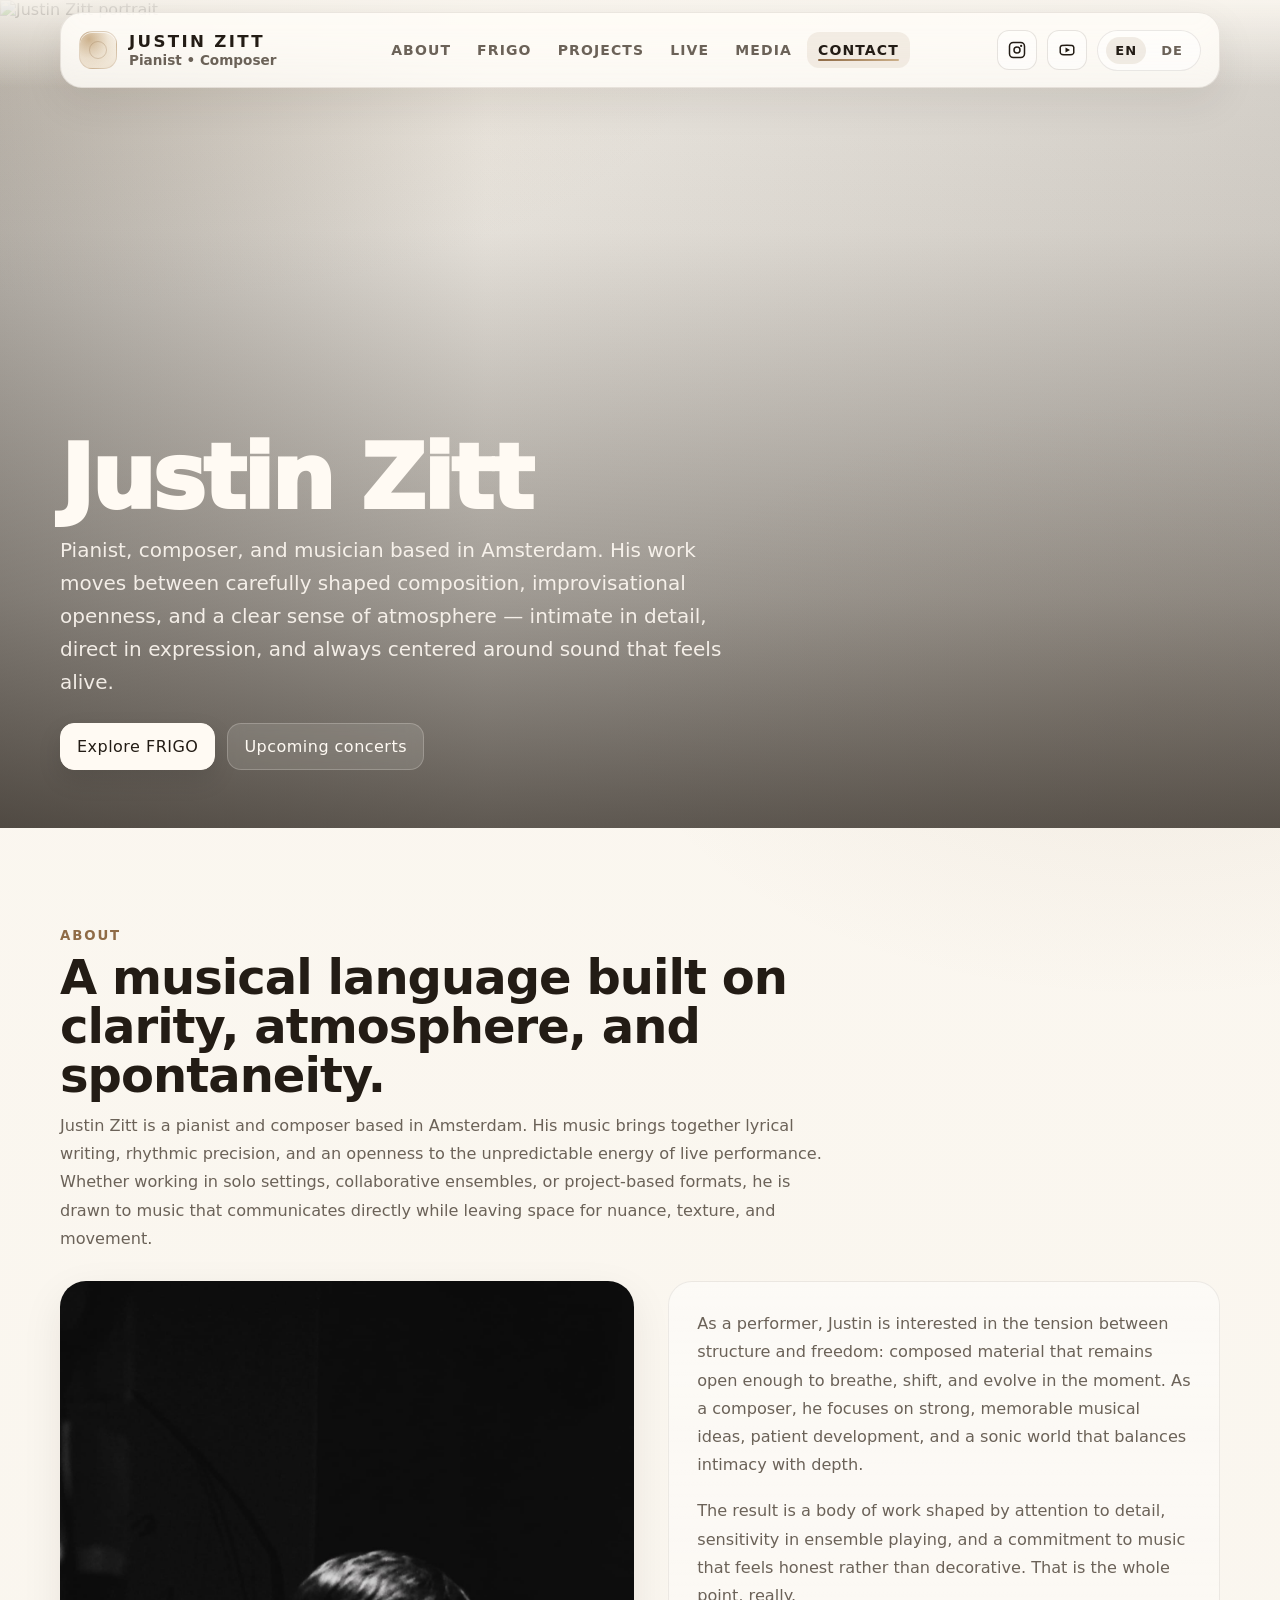
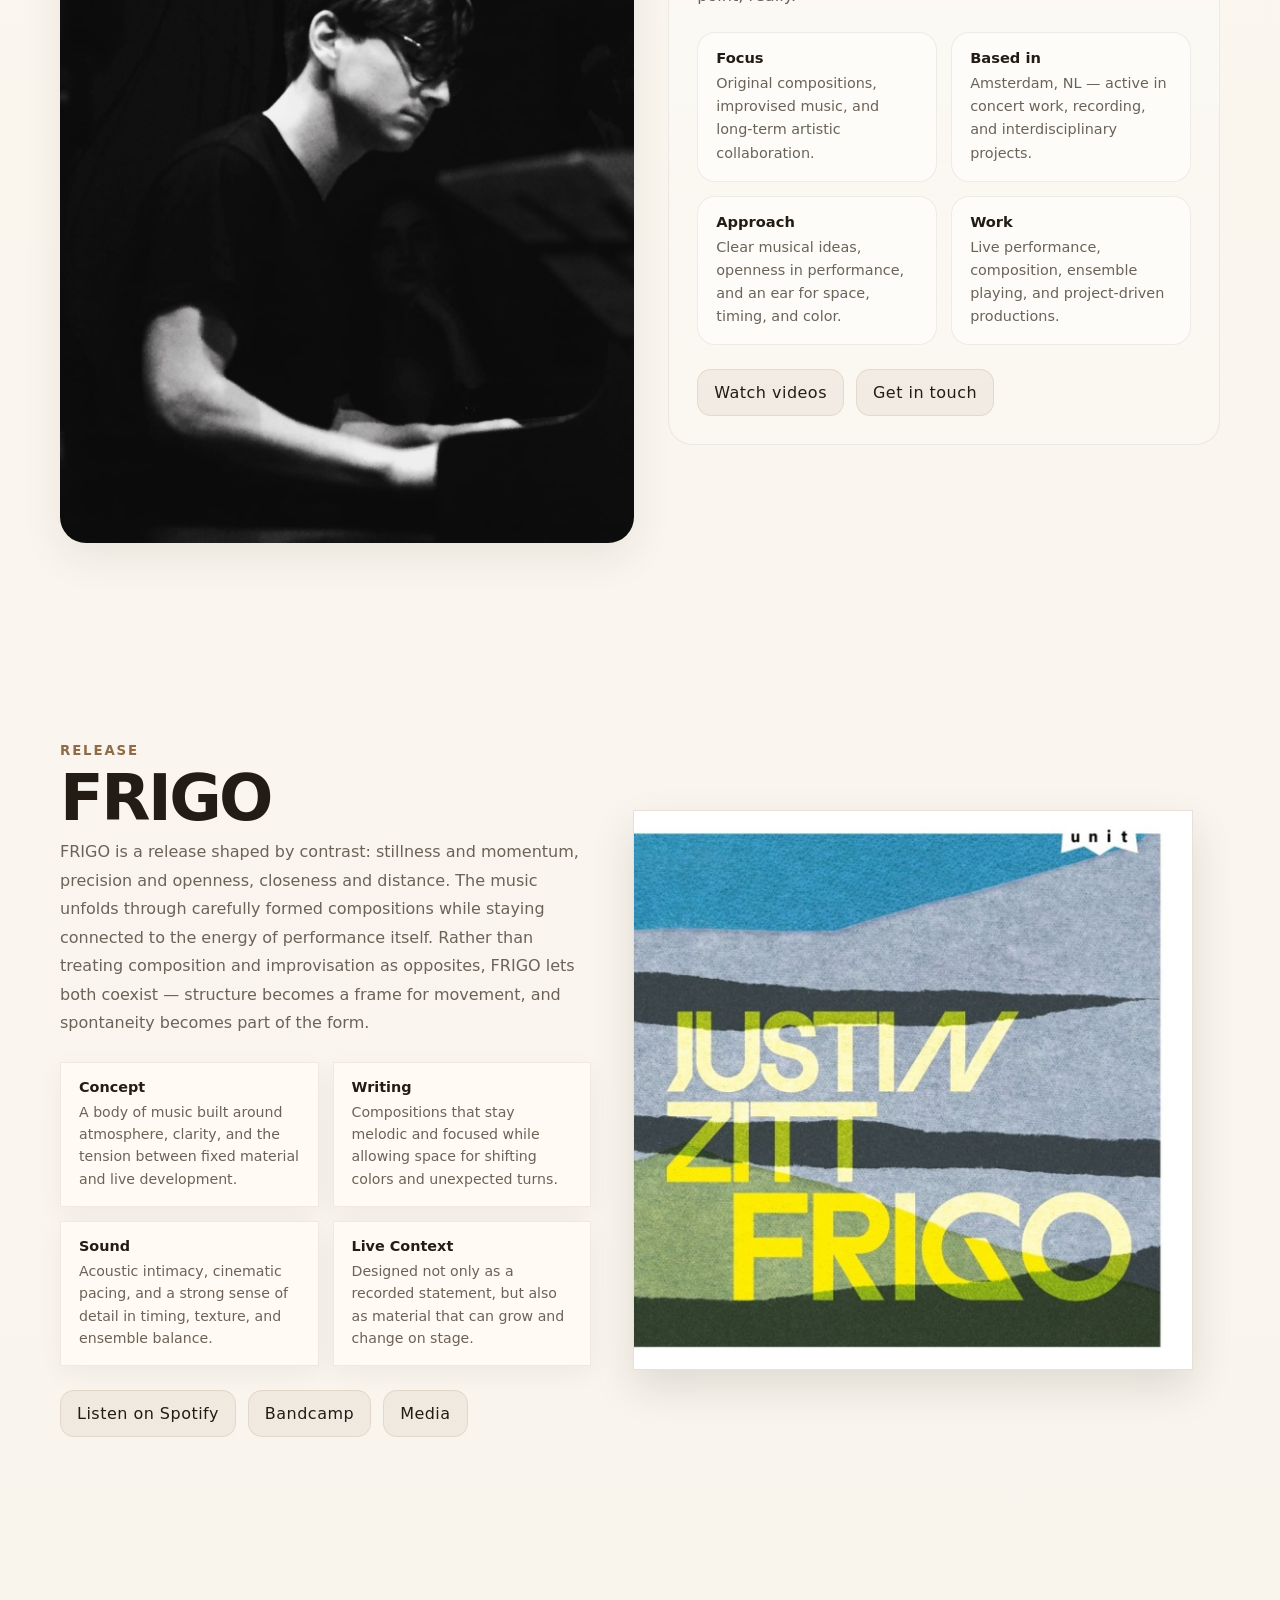
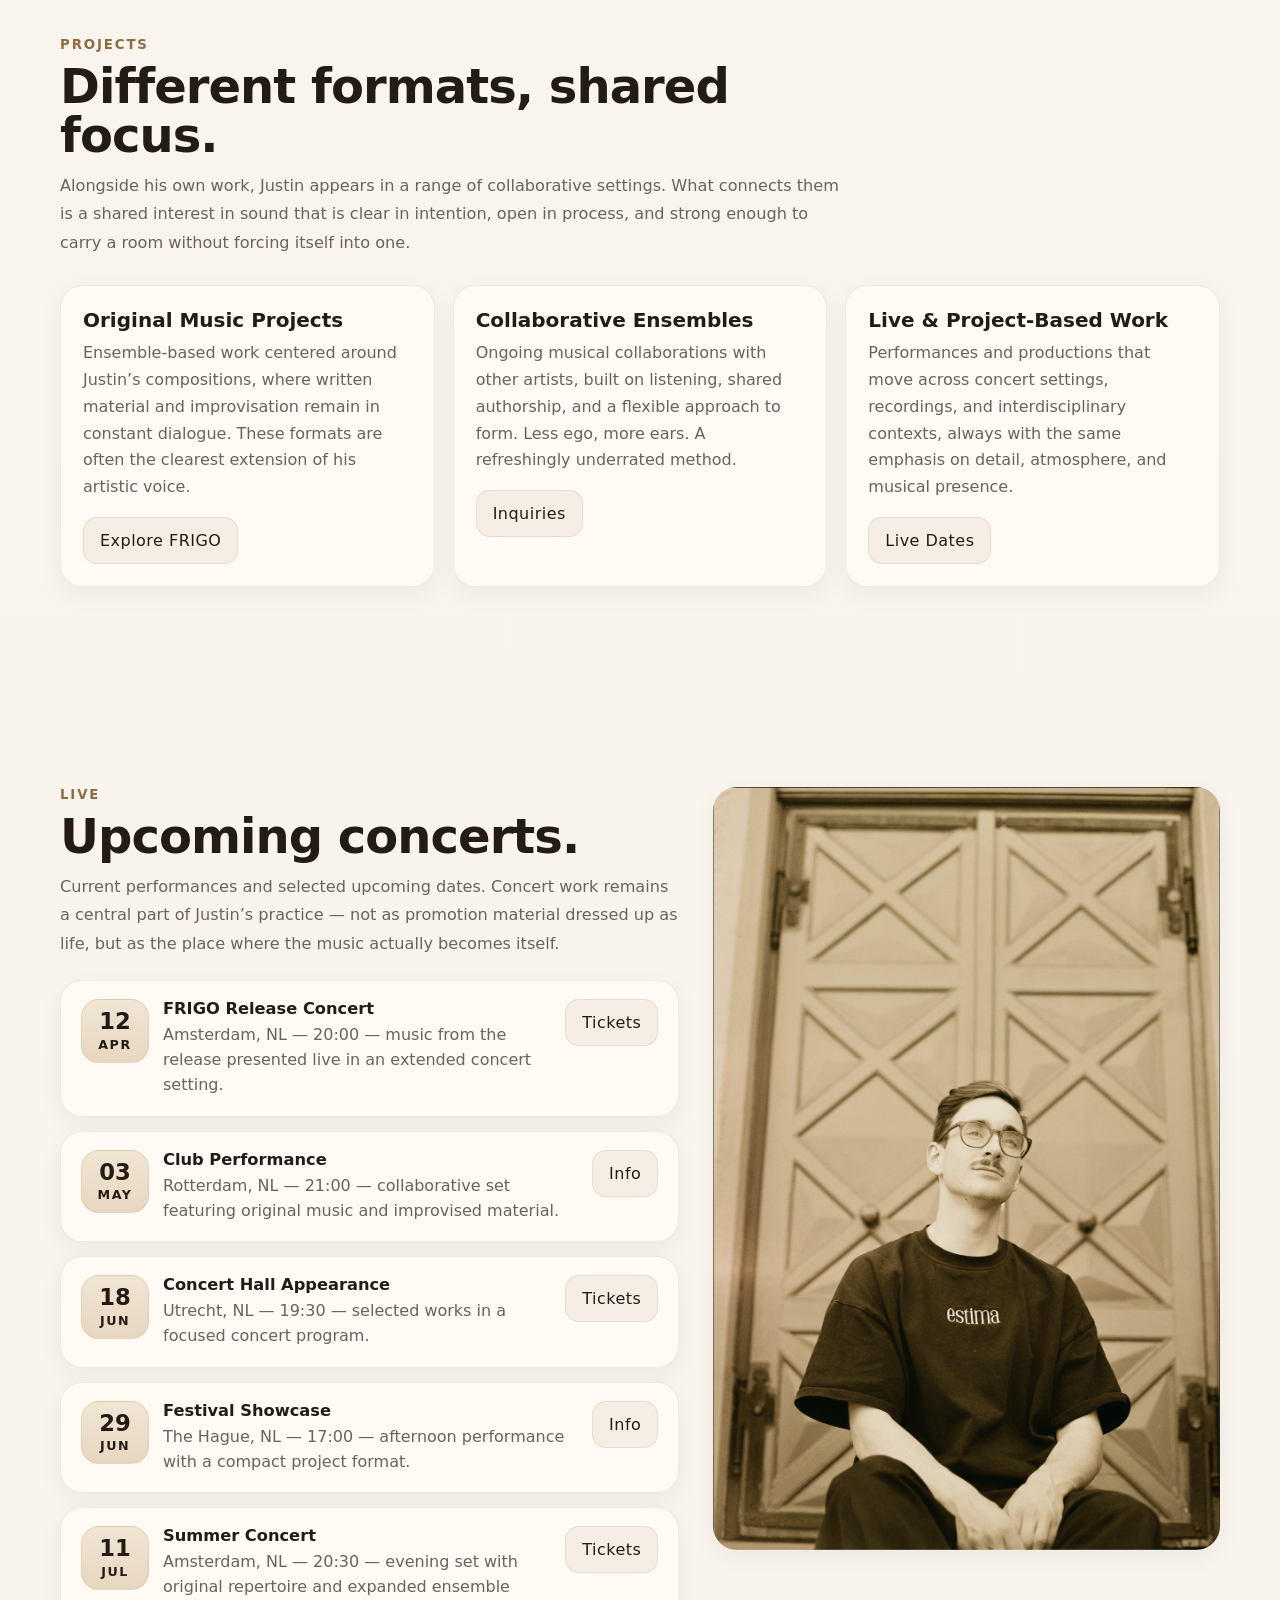
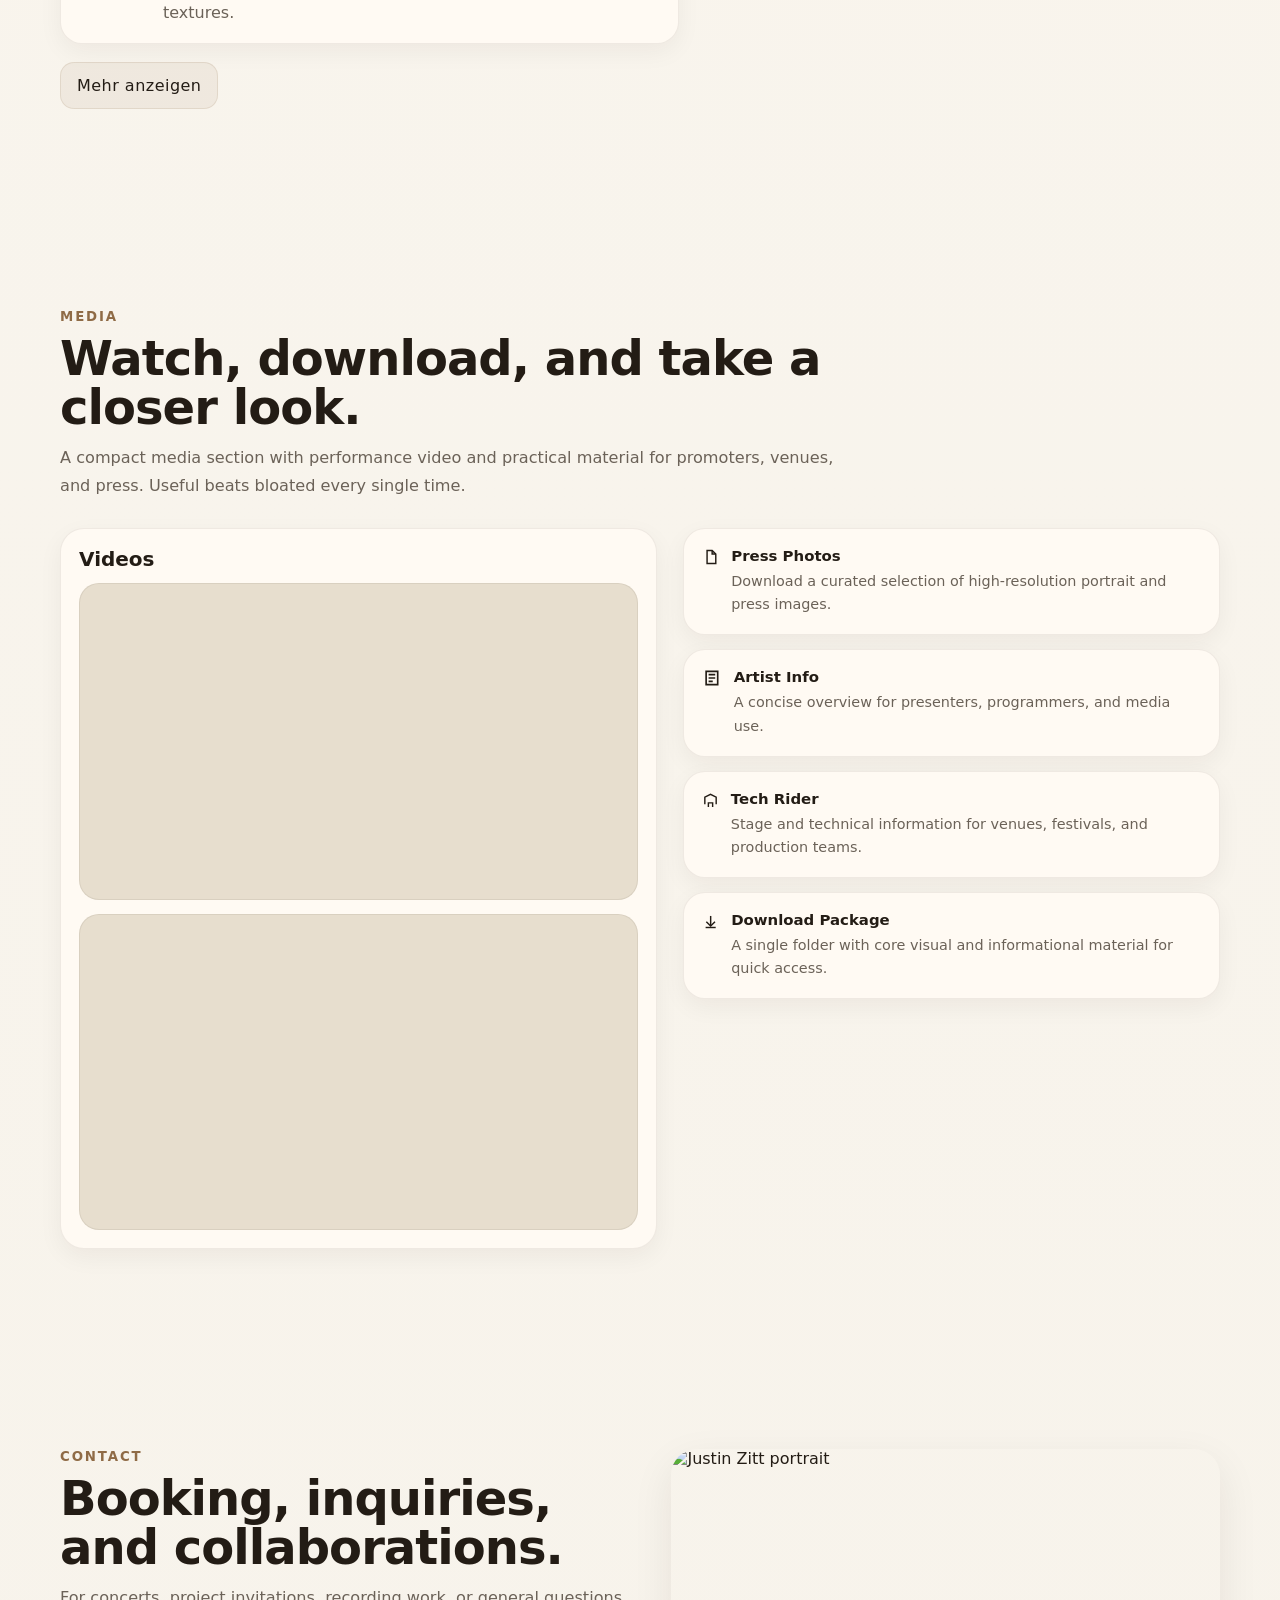
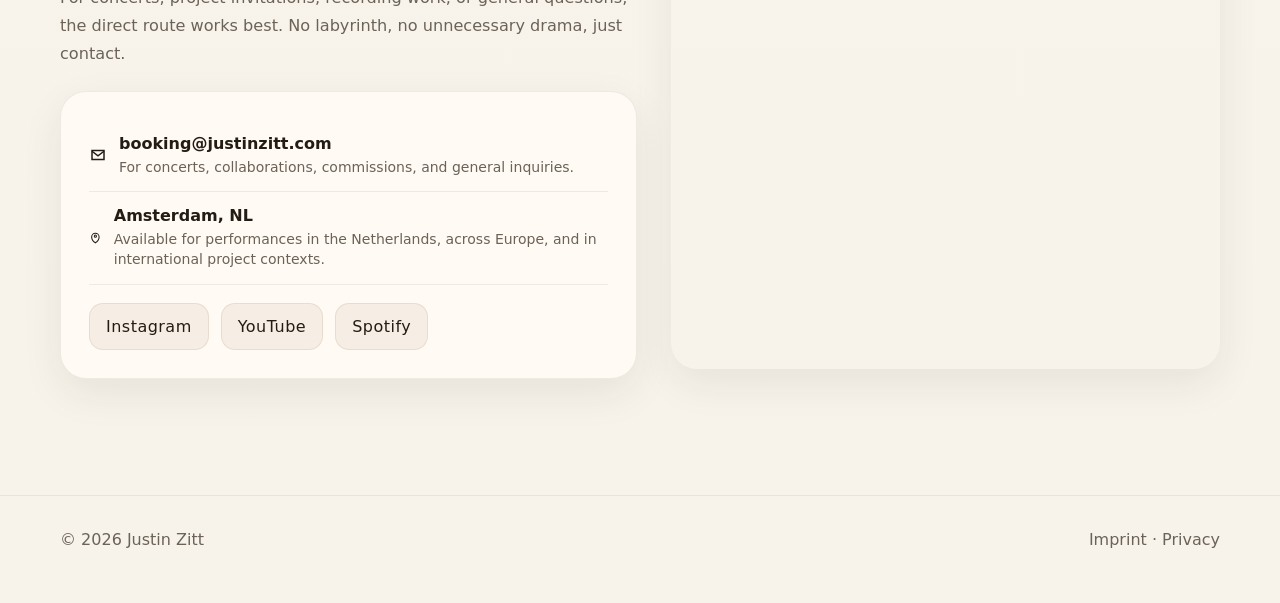
==== commit a97452a8: "Light Design" ====
--- a/de/index.html
+++ b/de/index.html
@@ -20,75 +20,319 @@
   <meta name="viewport" content="width=device-width, initial-scale=1" />
 
   <title>Justin Zitt – Pianist & Composer</title>
-  <meta name="description" content="Justin Zitt – pianist, composer, and musician based in Amsterdam. FRIGO album, projects, live dates, media & contact." />
-
-  <!-- OpenGraph -->
+  <meta
+    name="description"
+    content="Justin Zitt is a pianist, composer, and musician based in Amsterdam. Discover FRIGO, current projects, live dates, media, and contact information."
+  />
+
   <meta property="og:title" content="Justin Zitt – Pianist & Composer" />
-  <meta property="og:description" content="FRIGO album, projects, live dates, media & contact." />
-  <!-- TODO: set a proper OG image -->
-  <!-- <meta property="og:image" content="../Resources/OG.jpg" /> -->
-
-  <!-- Favicons (optional) -->
-  <!-- <link rel="icon" href="../Resources/favicon.png" /> -->
+  <meta
+    property="og:description"
+    content="Pianist, composer, and musician based in Amsterdam. FRIGO, projects, live dates, media, and contact."
+  />
 
   <style>
-    /* =========================================================
-       LiPa – Justin Zitt – Onepager (INLINE)
-       - clean cinematic dark
-       - sections: About / FRIGO / Projects / Live / Media / Contact
-       ========================================================= */
-
     :root{
-      --bg0:#090b0f;
-      --bg1:#0e1117;
-      --card:rgba(255,255,255,.06);
-      --card2:rgba(255,255,255,.04);
-      --border:rgba(255,255,255,.12);
-
-      --text:#f1f4f8;
-      --muted:rgba(241,244,248,.70);
-
-      --accent:#35ff7a;
-      --accent2:#86ffd0;
-
-      --shadow:0 18px 55px rgba(0,0,0,.50);
-      --shadow2:0 10px 28px rgba(0,0,0,.38);
-
-      --radius:18px;
-      --container:1120px;
-
-      --sectionPad:82px;
+      --bg:#f7f3eb;
+      --bg-soft:#efe8dc;
+      --paper:#fffdf8;
+      --paper-2:#f6efe3;
+
+      --line:rgba(58,45,30,.14);
+      --line-strong:rgba(58,45,30,.24);
+
+      --text:#231c15;
+      --text-soft:#6b6258;
+
+      --accent:#8f6b46;
+      --accent-2:#ccb08a;
+
+      --shadow:0 14px 42px rgba(37,25,14,.08);
+      --shadow-soft:0 8px 24px rgba(37,25,14,.05);
+
+      --radius:20px;
+      --container:1160px;
+      --sectionPad:100px;
+      --head-h:76px;
     }
 
     *{ box-sizing:border-box; }
+
     html{ scroll-behavior:smooth; }
+
     body{
       margin:0;
       color:var(--text);
       background:
-        radial-gradient(1200px 700px at 18% -10%, rgba(53,255,122,.10), rgba(0,0,0,0) 60%),
-        radial-gradient(1000px 700px at 85% 10%, rgba(134,255,208,.08), rgba(0,0,0,0) 55%),
-        linear-gradient(180deg, var(--bg0), var(--bg1));
+        radial-gradient(1000px 500px at 10% 0%, rgba(200,171,132,.18), rgba(0,0,0,0) 60%),
+        radial-gradient(900px 500px at 90% 10%, rgba(143,107,70,.08), rgba(0,0,0,0) 60%),
+        linear-gradient(180deg, #fbf7f0 0%, var(--bg) 100%);
       font-family: ui-sans-serif, system-ui, -apple-system, Segoe UI, Roboto, Inter, Arial, sans-serif;
       overflow-x:hidden;
     }
 
-    a{ color:inherit; }
-
-    /* subtle film grain */
-    .grain{
-      position:fixed;
-      inset:0;
-      pointer-events:none;
-      opacity:.12;
-      background-image:
-        url("data:image/svg+xml,%3Csvg xmlns='http://www.w3.org/2000/svg' width='140' height='140'%3E%3Cfilter id='n'%3E%3CfeTurbulence type='fractalNoise' baseFrequency='.8' numOctaves='3' stitchTiles='stitch'/%3E%3C/filter%3E%3Crect width='140' height='140' filter='url(%23n)' opacity='.35'/%3E%3C/svg%3E");
-      mix-blend-mode:overlay;
+    a{
+      color:inherit;
+      text-decoration:none;
     }
 
     .container{
-      width:min(var(--container), calc(100% - 28px));
+      width:min(var(--container), calc(100% - 32px));
       margin:0 auto;
+    }
+
+    /* =========================================================
+       HEADBAR
+       ========================================================= */
+    .HeadbarWrap{
+      position:sticky;
+      top:0;
+      z-index:1000;
+      padding:12px 12px 0;
+      background:linear-gradient(to bottom, rgba(251,247,240,.9), rgba(251,247,240,0));
+      backdrop-filter:saturate(1.05);
+      -webkit-backdrop-filter:saturate(1.05);
+    }
+
+    .Headbar{
+      max-width:var(--container);
+      height:var(--head-h);
+      margin:0 auto;
+      display:flex;
+      align-items:center;
+      justify-content:space-between;
+      gap:16px;
+      padding:0 18px;
+      background:rgba(255,253,248,.82);
+      border:1px solid rgba(58,45,30,.10);
+      border-radius:22px;
+      box-shadow:var(--shadow);
+      backdrop-filter: blur(12px);
+      -webkit-backdrop-filter: blur(12px);
+    }
+
+    .Headbar__brand{
+      display:flex;
+      align-items:center;
+      gap:12px;
+      min-width:230px;
+    }
+
+    .Headbar__mark{
+      width:38px;
+      height:38px;
+      border-radius:13px;
+      background:
+        radial-gradient(120% 120% at 25% 20%, rgba(200,171,132,.9), rgba(200,171,132,.18) 45%, rgba(0,0,0,0) 70%),
+        linear-gradient(180deg, #fbf6ed, #eee3d2);
+      border:1px solid rgba(143,107,70,.18);
+      box-shadow: inset 0 1px 0 rgba(255,255,255,.7);
+      position:relative;
+      flex:0 0 auto;
+    }
+
+    .Headbar__mark::after{
+      content:"";
+      position:absolute;
+      inset:9px;
+      border:1px solid rgba(143,107,70,.28);
+      border-radius:10px;
+    }
+
+    .Headbar__title{
+      display:flex;
+      flex-direction:column;
+      gap:2px;
+      line-height:1.05;
+    }
+
+    .Headbar__name{
+      font-size:12.5pt;
+      font-weight:900;
+      letter-spacing:.14em;
+      text-transform:uppercase;
+    }
+
+    .Headbar__tag{
+      font-size:10.2pt;
+      color:var(--text-soft);
+      font-weight:600;
+    }
+
+    .Headbar__nav{
+      display:flex;
+      align-items:center;
+      justify-content:center;
+      gap:4px;
+      flex:1;
+    }
+
+    .Headbar__nav a{
+      position:relative;
+      display:inline-flex;
+      align-items:center;
+      padding:10px 11px;
+      border-radius:12px;
+      color:var(--text-soft);
+      font-size:10.5pt;
+      font-weight:800;
+      letter-spacing:.08em;
+      transition:background .16s ease, color .16s ease, transform .16s ease;
+    }
+
+    .Headbar__nav a:hover{
+      background:rgba(143,107,70,.08);
+      color:var(--text);
+      transform:translateY(-1px);
+    }
+
+    .Headbar__nav a.is-active{
+      color:var(--text);
+      background:rgba(143,107,70,.10);
+    }
+
+    .Headbar__nav a.is-active::after{
+      content:"";
+      position:absolute;
+      left:11px;
+      right:11px;
+      bottom:7px;
+      height:2px;
+      border-radius:2px;
+      background:linear-gradient(90deg, var(--accent), var(--accent-2));
+    }
+
+    .Headbar__actions{
+      display:flex;
+      align-items:center;
+      gap:10px;
+      justify-content:flex-end;
+      min-width:220px;
+    }
+
+    .IconBtn{
+      width:40px;
+      height:40px;
+      display:inline-flex;
+      align-items:center;
+      justify-content:center;
+      border-radius:12px;
+      border:1px solid rgba(58,45,30,.12);
+      background:rgba(255,255,255,.46);
+      transition:background .16s ease, transform .16s ease, border-color .16s ease;
+    }
+
+    .IconBtn:hover{
+      background:#fff;
+      transform:translateY(-1px);
+      border-color:rgba(58,45,30,.18);
+    }
+
+    .Lang{
+      display:inline-flex;
+      align-items:center;
+      gap:6px;
+      padding:6px 8px;
+      border-radius:999px;
+      background:rgba(255,255,255,.55);
+      border:1px solid rgba(58,45,30,.10);
+    }
+
+    .Lang a{
+      padding:6px 9px;
+      border-radius:999px;
+      font-size:9.8pt;
+      font-weight:900;
+      letter-spacing:.08em;
+      color:var(--text-soft);
+      transition:background .16s ease, color .16s ease;
+    }
+
+    .Lang a:hover{
+      color:var(--text);
+    }
+
+    .Lang a.is-active{
+      background:rgba(143,107,70,.12);
+      color:var(--text);
+    }
+
+    .Burger{
+      width:44px;
+      height:44px;
+      display:none;
+      align-items:center;
+      justify-content:center;
+      gap:5px;
+      flex-direction:column;
+      border:none;
+      border-radius:14px;
+      background:rgba(255,255,255,.46);
+      border:1px solid rgba(58,45,30,.12);
+      cursor:pointer;
+    }
+
+    .Burger span{
+      display:block;
+      width:18px;
+      height:2px;
+      border-radius:2px;
+      background:var(--text);
+      transition:transform .18s ease, opacity .18s ease;
+    }
+
+    .Burger[aria-expanded="true"] span:nth-child(1){ transform:translateY(7px) rotate(45deg); }
+    .Burger[aria-expanded="true"] span:nth-child(2){ opacity:0; }
+    .Burger[aria-expanded="true"] span:nth-child(3){ transform:translateY(-7px) rotate(-45deg); }
+
+    .MobileMenu{
+      max-width:var(--container);
+      margin:10px auto 0;
+      display:none;
+      background:rgba(255,253,248,.95);
+      border:1px solid rgba(58,45,30,.12);
+      border-radius:22px;
+      box-shadow:var(--shadow);
+      overflow:hidden;
+    }
+
+    .MobileMenu.is-open{ display:block; }
+
+    .MobileMenu__list{
+      list-style:none;
+      margin:0;
+      padding:10px;
+      display:flex;
+      flex-direction:column;
+      gap:6px;
+    }
+
+    .MobileMenu__list a{
+      display:flex;
+      justify-content:space-between;
+      align-items:center;
+      padding:13px 14px;
+      border-radius:14px;
+      color:var(--text);
+      background:rgba(143,107,70,.05);
+      border:1px solid rgba(58,45,30,.08);
+      font-weight:800;
+      letter-spacing:.08em;
+    }
+
+    .MobileMenu__bottom{
+      padding:10px 12px 12px;
+      display:flex;
+      justify-content:space-between;
+      align-items:center;
+      gap:10px;
+      border-top:1px solid rgba(58,45,30,.08);
+      background:rgba(143,107,70,.04);
+    }
+
+    .MobileMenu__social{
+      display:flex;
+      gap:10px;
     }
 
     /* =========================================================
@@ -96,80 +340,69 @@
        ========================================================= */
     .Hero{
       position:relative;
-      padding: 84px 0 34px 0;
-    }
-
-    .Hero__grid{
-      display:grid;
-      grid-template-columns: 1.2fr .8fr;
-      gap:22px;
-      align-items:stretch;
-    }
-
-    .Hero__panel{
-      border-radius:calc(var(--radius) + 8px);
-      border:1px solid var(--border);
-      background:linear-gradient(180deg, rgba(255,255,255,.06), rgba(255,255,255,.03));
-      box-shadow:var(--shadow);
+      min-height:92vh;
+      display:flex;
+      align-items:flex-end;
+      padding:0;
+      margin-top:calc(-1 * (12px + var(--head-h)));
       overflow:hidden;
-      position:relative;
-    }
-
-    .Hero__panel::before{
-      content:"";
+    }
+
+    .Hero__media{
+      position:absolute;
+      inset:0;
+      z-index:0;
+    }
+
+    .Hero__media img{
+      width:100%;
+      height:100%;
+      object-fit:cover;
+      object-position:center center;
+      display:block;
+      filter:saturate(.94) contrast(1.02);
+    }
+
+    .Hero__overlay{
       position:absolute;
       inset:0;
       background:
-        radial-gradient(900px 420px at 25% 10%, rgba(53,255,122,.14), rgba(0,0,0,0) 55%),
-        radial-gradient(700px 420px at 95% 35%, rgba(134,255,208,.10), rgba(0,0,0,0) 60%);
-      pointer-events:none;
-    }
-
-    .Hero__left{
-      padding:28px 26px 22px 26px;
-      min-height:360px;
-      display:flex;
-      flex-direction:column;
-      justify-content:space-between;
-      gap:16px;
-    }
-
-    .kicker{
-      display:inline-flex;
-      gap:10px;
-      align-items:center;
-      color:var(--muted);
-      font-weight:800;
-      letter-spacing:.4px;
-      text-transform:uppercase;
-      font-size:10.5pt;
-    }
-    .dot{
-      width:8px;height:8px;border-radius:999px;
-      background:linear-gradient(90deg, var(--accent), var(--accent2));
-      box-shadow:0 0 0 4px rgba(53,255,122,.10);
-    }
-
-    h1{
-      margin:10px 0 10px 0;
-      font-size: clamp(34px, 4vw, 54px);
-      line-height:1.02;
-      letter-spacing:.2px;
+        linear-gradient(180deg, rgba(250,246,239,.12) 0%, rgba(35,28,21,.04) 28%, rgba(35,28,21,.38) 72%, rgba(35,28,21,.70) 100%),
+        linear-gradient(90deg, rgba(35,28,21,.30) 0%, rgba(35,28,21,.07) 38%, rgba(35,28,21,.18) 100%);
+    }
+
+    .Hero__content{
+      position:relative;
+      z-index:1;
+      width:100%;
+      padding:0 0 58px;
+    }
+
+    .Hero__text{
+      max-width:760px;
+      color:#fffaf3;
+    }
+
+    .Hero h1{
+      margin:0 0 14px;
+      font-size:clamp(46px, 7vw, 102px);
+      line-height:.94;
+      letter-spacing:-.03em;
+      font-weight:950;
     }
 
     .Hero__sub{
-      color:var(--muted);
-      font-size:12.2pt;
-      line-height:1.55;
-      max-width:62ch;
+      max-width:680px;
+      font-size:clamp(13pt, 2vw, 15pt);
+      line-height:1.65;
+      color:rgba(255,250,243,.90);
     }
 
     .Hero__ctaRow{
       display:flex;
       flex-wrap:wrap;
-      gap:10px;
-      align-items:center;
-      margin-top:6px;
+      gap:12px;
+      margin-top:24px;
     }
 
     .btn{
@@ -177,221 +410,346 @@
       align-items:center;
       justify-content:center;
       gap:10px;
-      padding:12px 14px;
+      padding:13px 16px;
       border-radius:14px;
-      border:1px solid rgba(255,255,255,.14);
-      background:rgba(255,255,255,.06);
-      text-decoration:none;
       font-weight:900;
-      letter-spacing:.2px;
-      transition: transform .15s ease, background .15s ease, border-color .15s ease;
-      user-select:none;
-    }
-    .btn:hover{ transform: translateY(-1px); background:rgba(255,255,255,.09); }
-    .btn--primary{
-      background:linear-gradient(90deg, rgba(53,255,122,.22), rgba(134,255,208,.14));
-      border-color:rgba(53,255,122,.30);
-    }
-    .btn--primary:hover{ background:linear-gradient(90deg, rgba(53,255,122,.28), rgba(134,255,208,.18)); }
-
-    .Hero__meta{
-      display:flex;
-      flex-wrap:wrap;
-      gap:10px;
-      margin-top:14px;
-    }
-    .chip{
-      display:inline-flex;
-      gap:8px;
-      align-items:center;
-      padding:8px 10px;
-      border-radius:999px;
-      background:rgba(0,0,0,.22);
-      border:1px solid rgba(255,255,255,.10);
-      color:rgba(241,244,248,.82);
-      font-weight:800;
-      font-size:10.2pt;
-    }
-    .chip svg{ opacity:.9; }
-
-    .Hero__right{
-      min-height:360px;
-    }
-
-    .Hero__img{
+      letter-spacing:.03em;
+      transition:transform .16s ease, background .16s ease, border-color .16s ease, color .16s ease;
+      border:1px solid transparent;
+      cursor:pointer;
+      font:inherit;
+    }
+
+    .btn:hover{
+      transform:translateY(-1px);
+    }
+
+    .btn--light{
+      background:#fffaf3;
+      color:#231c15;
+      border-color:#fffaf3;
+      box-shadow:0 10px 24px rgba(0,0,0,.10);
+    }
+
+    .btn--light:hover{
+      background:#ffffff;
+    }
+
+    .btn--ghost{
+      background:rgba(255,250,243,.12);
+      color:#fffaf3;
+      border-color:rgba(255,250,243,.22);
+      backdrop-filter:blur(8px);
+      -webkit-backdrop-filter:blur(8px);
+    }
+
+    .btn--ghost:hover{
+      background:rgba(255,250,243,.18);
+    }
+
+    .btn--soft{
+      background:rgba(143,107,70,.08);
+      color:var(--text);
+      border:1px solid rgba(143,107,70,.14);
+      white-space:nowrap;
+    }
+
+    .btn--soft:hover{
+      background:rgba(143,107,70,.12);
+    }
+
+    .btn--more{
+      margin-top:18px;
+    }
+
+    /* =========================================================
+       SECTIONS
+       ========================================================= */
+    section{
+      padding:var(--sectionPad) 0;
+      scroll-margin-top:100px;
+    }
+
+    .SectionIntro{
+      margin-bottom:28px;
+      max-width:780px;
+    }
+
+    .SectionKicker{
+      margin:0 0 10px;
+      color:var(--accent);
+      font-size:10pt;
+      font-weight:900;
+      letter-spacing:.14em;
+      text-transform:uppercase;
+    }
+
+    .SectionTitle{
+      margin:0 0 12px;
+      font-size:clamp(28px, 4vw, 48px);
+      line-height:1.02;
+      letter-spacing:-.02em;
+    }
+
+    .SectionText{
+      margin:0;
+      color:var(--text-soft);
+      line-height:1.75;
+      font-size:12.1pt;
+    }
+
+    .split{
+      display:grid;
+      grid-template-columns:1.02fr .98fr;
+      gap:34px;
+      align-items:start;
+    }
+
+    .softBlock{
+      padding:28px;
+      border-radius:24px;
+      background:linear-gradient(180deg, rgba(255,255,255,.45), rgba(255,255,255,.18));
+      border:1px solid rgba(58,45,30,.08);
+    }
+
+    .imageLarge{
       width:100%;
       height:100%;
+      min-height:520px;
       object-fit:cover;
       display:block;
-      filter: contrast(1.06) saturate(.95);
-      transform:scale(1.02);
-    }
-
-    .Hero__imgOverlay{
-      position:absolute;
-      inset:0;
-      background:
-        radial-gradient(700px 420px at 25% 15%, rgba(0,0,0,.00), rgba(0,0,0,.52) 70%),
-        linear-gradient(180deg, rgba(0,0,0,.22), rgba(0,0,0,.58));
-      pointer-events:none;
-    }
-
-    /* =========================================================
-       SECTION WRAPPER
-       ========================================================= */
-    section{
-      scroll-margin-top: 92px; /* sticky headbar offset */
-      padding: var(--sectionPad) 0;
-    }
-
-    .SectionHead{
-      display:flex;
-      align-items:flex-end;
-      justify-content:space-between;
-      gap:18px;
-      margin-bottom:18px;
-    }
-
-    .SectionHead h2{
-      margin:0;
-      font-size: clamp(24px, 2.4vw, 34px);
-      letter-spacing:.2px;
-    }
-
-    .SectionHead p{
-      margin:0;
-      color:var(--muted);
-      max-width:70ch;
-      line-height:1.55;
-    }
-
-    .card{
-      border-radius:calc(var(--radius) + 6px);
-      border:1px solid var(--border);
-      background:linear-gradient(180deg, rgba(255,255,255,.06), rgba(255,255,255,.03));
-      box-shadow:var(--shadow2);
-      overflow:hidden;
-    }
-
-    .grid2{
-      display:grid;
-      grid-template-columns: 1fr 1fr;
-      gap:18px;
-    }
-
-    .grid3{
-      display:grid;
-      grid-template-columns: repeat(3, 1fr);
-      gap:14px;
-    }
-
-    .pad{
-      padding:18px;
-    }
-
-    .muted{ color:var(--muted); }
-
-    .hr{
-      height:1px;
-      background:rgba(255,255,255,.10);
-      margin:14px 0;
-    }
-
-    /* About */
-    .About__grid{
-      display:grid;
-      grid-template-columns: .9fr 1.1fr;
-      gap:18px;
-      align-items:stretch;
-    }
-    .About__photo{
+      border-radius:26px;
+      box-shadow:var(--shadow);
+    }
+
+    .imageMedium{
       width:100%;
-      height:100%;
-      min-height:340px;
+      min-height:380px;
       object-fit:cover;
       display:block;
-      filter: contrast(1.04) saturate(.95);
-    }
-
-    /* FRIGO */
-    .Frigo__hero{
+      border-radius:24px;
+      box-shadow:var(--shadow-soft);
+    }
+
+    .metaList{
       display:grid;
-      grid-template-columns: .9fr 1.1fr;
-      gap:0;
-    }
-    .Frigo__img{
+      grid-template-columns:1fr 1fr;
+      gap:14px;
+      margin-top:22px;
+    }
+
+    .metaItem{
+      padding:16px 18px;
+      border-radius:18px;
+      background:rgba(255,255,255,.52);
+      border:1px solid rgba(58,45,30,.08);
+    }
+
+    .metaItem strong{
+      display:block;
+      margin-bottom:6px;
+      font-size:11pt;
+    }
+
+    .metaItem span{
+      color:var(--text-soft);
+      line-height:1.6;
+      font-size:10.8pt;
+    }
+
+    /* =========================================================
+       FRIGO
+       ========================================================= */
+    .Frigo__layout{
+      display:grid;
+      grid-template-columns:.95fr 1.05fr;
+      gap:42px;
+      align-items:center;
+    }
+
+    .Frigo__title{
+      margin:0 0 10px;
+      font-size:clamp(38px, 5vw, 66px);
+      line-height:.95;
+      letter-spacing:-.04em;
+    }
+
+    .Frigo__lead{
+      margin:0;
+      color:var(--text-soft);
+      line-height:1.78;
+      font-size:12pt;
+    }
+
+    .Frigo__facts{
+      display:grid;
+      grid-template-columns:1fr 1fr;
+      gap:14px;
+      margin-top:24px;
+    }
+
+    .Frigo__fact{
+      padding:16px 18px;
+      background:#fffaf3;
+      border:1px solid rgba(58,45,30,.08);
+      box-shadow:var(--shadow-soft);
+    }
+
+    .Frigo__fact strong{
+      display:block;
+      margin-bottom:6px;
+      font-size:10.8pt;
+    }
+
+    .Frigo__fact span{
+      color:var(--text-soft);
+      line-height:1.58;
+      font-size:10.6pt;
+    }
+
+    .AlbumCover{
       width:100%;
-      height:100%;
-      min-height:360px;
-      object-fit:cover;
+      max-width:560px;
       display:block;
-      filter: contrast(1.05) saturate(.92);
-    }
-    .list{
+      box-shadow:0 18px 40px rgba(37,25,14,.12);
+      border:1px solid rgba(58,45,30,.10);
+    }
+
+    /* =========================================================
+       PROJECTS
+       ========================================================= */
+    .Projects__grid{
+      display:grid;
+      grid-template-columns:repeat(3, 1fr);
+      gap:18px;
+    }
+
+    .Project{
+      padding:22px;
+      border-radius:22px;
+      background:#fffaf3;
+      border:1px solid rgba(58,45,30,.08);
+      box-shadow:var(--shadow-soft);
+    }
+
+    .Project h3{
+      margin:0 0 8px;
+      font-size:15pt;
+    }
+
+    .Project p{
+      margin:0 0 16px;
+      color:var(--text-soft);
+      line-height:1.68;
+    }
+
+    /* =========================================================
+       LIVE
+       ========================================================= */
+    .Live__grid{
+      display:grid;
+      grid-template-columns:1.1fr .9fr;
+      gap:34px;
+      align-items:start;
+    }
+
+    .GigList{
+      display:flex;
+      flex-direction:column;
+      gap:14px;
+    }
+
+    .Gig{
+      display:flex;
+      justify-content:space-between;
+      gap:16px;
+      align-items:flex-start;
+      padding:18px 20px;
+      border-radius:22px;
+      background:#fffaf3;
+      border:1px solid rgba(58,45,30,.08);
+      box-shadow:var(--shadow-soft);
+    }
+
+    .Gig.is-hidden{
+      display:none;
+    }
+
+    .Gig__left{
+      display:flex;
+      gap:14px;
+      align-items:flex-start;
+    }
+
+    .DateBox{
+      width:68px;
+      flex:0 0 auto;
+      padding:10px 8px;
+      border-radius:18px;
+      background:linear-gradient(180deg, #f1e5d4, #e8d7c0);
+      border:1px solid rgba(143,107,70,.12);
+      text-align:center;
+    }
+
+    .DateBox b{
+      display:block;
+      font-size:17pt;
+      line-height:1;
+    }
+
+    .DateBox span{
+      display:block;
+      margin-top:4px;
+      font-size:9.5pt;
+      font-weight:900;
+      letter-spacing:.12em;
+    }
+
+    .Gig__title{
       margin:0;
-      padding-left:18px;
-      color:rgba(241,244,248,.86);
-      line-height:1.65;
-    }
-
-    /* Projects */
-    .ProjCard{
-      padding:16px;
-      border-radius:18px;
-      border:1px solid rgba(255,255,255,.12);
-      background:rgba(255,255,255,.04);
-      transition: transform .15s ease, background .15s ease;
-    }
-    .ProjCard:hover{ transform: translateY(-2px); background:rgba(255,255,255,.06); }
-    .ProjCard h3{ margin:0 0 6px 0; font-size:13.5pt; }
-    .ProjCard p{ margin:0; color:var(--muted); line-height:1.55; }
-
-    /* Live */
-    .Gig{
-      display:flex;
-      align-items:flex-start;
-      justify-content:space-between;
-      gap:14px;
-      padding:14px 16px;
-      border-radius:16px;
-      border:1px solid rgba(255,255,255,.12);
-      background:rgba(255,255,255,.04);
-    }
-    .Gig__left{
-      display:flex;
-      gap:12px;
-      align-items:flex-start;
-    }
-    .dateBox{
-      width:66px;
-      flex:0 0 auto;
-      border-radius:16px;
-      border:1px solid rgba(53,255,122,.26);
-      background:rgba(53,255,122,.10);
-      text-align:center;
-      padding:10px 8px;
-    }
-    .dateBox b{ display:block; font-size:16pt; line-height:1.0; }
-    .dateBox span{ display:block; font-weight:900; letter-spacing:.3px; opacity:.9; }
-
-    .Gig__title{ margin:0; font-weight:900; }
-    .Gig__meta{ margin:2px 0 0 0; color:var(--muted); line-height:1.45; }
-
-    /* Media */
-    .mediaGrid{
+      font-weight:900;
+      font-size:12.2pt;
+    }
+
+    .Gig__meta{
+      margin:4px 0 0;
+      color:var(--text-soft);
+      line-height:1.58;
+    }
+
+    /* =========================================================
+       MEDIA
+       ========================================================= */
+    .Media__grid{
       display:grid;
-      grid-template-columns: 1fr 1fr;
-      gap:14px;
-    }
+      grid-template-columns:1fr .9fr;
+      gap:26px;
+      align-items:start;
+    }
+
+    .embedCard{
+      padding:18px;
+      border-radius:24px;
+      background:#fffaf3;
+      border:1px solid rgba(58,45,30,.08);
+      box-shadow:var(--shadow-soft);
+    }
+
+    .embedCard h3{
+      margin:0 0 12px;
+      font-size:15pt;
+    }
+
     .embed{
       position:relative;
       width:100%;
       padding-top:56.25%;
-      background:rgba(0,0,0,.25);
-      border:1px solid rgba(255,255,255,.12);
-      border-radius:18px;
+      border-radius:20px;
       overflow:hidden;
-    }
+      background:#e7dece;
+      border:1px solid rgba(58,45,30,.08);
+    }
+
     .embed iframe{
       position:absolute;
       inset:0;
@@ -400,212 +758,197 @@
       border:0;
     }
 
-    /* Contact */
+    .MediaLinks{
+      display:flex;
+      flex-direction:column;
+      gap:14px;
+    }
+
+    .MediaLink{
+      display:flex;
+      align-items:flex-start;
+      gap:12px;
+      padding:18px 18px;
+      background:#fffaf3;
+      border:1px solid rgba(58,45,30,.08);
+      box-shadow:var(--shadow-soft);
+      border-radius:22px;
+    }
+
+    .MediaLink__text strong{
+      display:block;
+      margin-bottom:5px;
+      font-size:11.2pt;
+    }
+
+    .MediaLink__text span{
+      color:var(--text-soft);
+      line-height:1.6;
+      font-size:10.8pt;
+    }
+
+    /* =========================================================
+       CONTACT
+       ========================================================= */
     .Contact__grid{
       display:grid;
-      grid-template-columns: 1fr .9fr;
-      gap:18px;
+      grid-template-columns:1fr .95fr;
+      gap:34px;
       align-items:start;
     }
-    .contactLine{
+
+    .ContactPanel{
+      padding:28px;
+      border-radius:26px;
+      background:#fffaf3;
+      border:1px solid rgba(58,45,30,.08);
+      box-shadow:var(--shadow);
+    }
+
+    .ContactLine{
       display:flex;
       gap:12px;
       align-items:center;
-      padding:12px 12px;
-      border-radius:16px;
-      border:1px solid rgba(255,255,255,.12);
-      background:rgba(255,255,255,.04);
-    }
-    .contactLine a{ text-decoration:none; font-weight:900; }
-    .small{ font-size:10.5pt; color:var(--muted); }
-
-    /* Footer */
-    footer{
-      padding:36px 0 54px 0;
-      border-top:1px solid rgba(255,255,255,.10);
-      color:rgba(241,244,248,.70);
-    }
-    .footerRow{
-      display:flex;
-      gap:14px;
+      padding:14px 0;
+      border-bottom:1px solid rgba(58,45,30,.08);
+    }
+
+    .ContactLine:last-of-type{
+      border-bottom:none;
+    }
+
+    .ContactLine__text small{
+      display:block;
+      margin-top:4px;
+      color:var(--text-soft);
+      font-size:10.5pt;
+      line-height:1.45;
+    }
+
+    /* =========================================================
+       FOOTER
+       ========================================================= */
+    .Footer{
+      padding:34px 0 54px;
+      color:var(--text-soft);
+      border-top:1px solid rgba(58,45,30,.08);
+      margin-top:16px;
+    }
+
+    .Footer__row{
+      display:flex;
+      justify-content:space-between;
+      gap:16px;
+      align-items:center;
       flex-wrap:wrap;
-      align-items:center;
-      justify-content:space-between;
-    }
-
-    /* Responsive */
-    @media (max-width: 980px){
-      .Hero__grid{ grid-template-columns: 1fr; }
-      .Hero__right{ min-height:280px; }
-      .About__grid{ grid-template-columns: 1fr; }
-      .Frigo__hero{ grid-template-columns: 1fr; }
-      .grid3{ grid-template-columns: 1fr; }
-      .mediaGrid{ grid-template-columns: 1fr; }
-      .Contact__grid{ grid-template-columns: 1fr; }
-      section{ padding: 64px 0; }
+    }
+
+    /* =========================================================
+       RESPONSIVE
+       ========================================================= */
+    @media (max-width: 1080px){
+      .Headbar__nav{ display:none; }
+      .Burger{ display:flex; }
+
+      .split,
+      .Frigo__layout,
+      .Live__grid,
+      .Media__grid,
+      .Contact__grid{
+        grid-template-columns:1fr;
+      }
+
+      .Projects__grid{
+        grid-template-columns:1fr;
+      }
+
+      .imageLarge{
+        min-height:380px;
+      }
+
+      .AlbumCover{
+        max-width:none;
+      }
+    }
+
+    @media (max-width: 720px){
+      :root{
+        --sectionPad:74px;
+        --head-h:68px;
+      }
+
+      .Headbar{
+        padding:0 14px;
+      }
+
+      .Headbar__tag,
+      .Lang{
+        display:none;
+      }
+
+      .Headbar__brand{
+        min-width:auto;
+      }
+
+      .Headbar__actions{
+        min-width:auto;
+      }
+
+      .Hero{
+        min-height:88vh;
+        margin-top:calc(-1 * (12px + var(--head-h)));
+      }
+
+      .Hero__content{
+        padding-bottom:34px;
+      }
+
+      .Hero h1{
+        font-size:clamp(40px, 14vw, 64px);
+      }
+
+      .SectionTitle{
+        font-size:clamp(26px, 9vw, 40px);
+      }
+
+      .Frigo__title{
+        font-size:clamp(36px, 12vw, 54px);
+      }
+
+      .metaList,
+      .Frigo__facts{
+        grid-template-columns:1fr;
+      }
+
+      .Gig{
+        flex-direction:column;
+      }
     }
   </style>
 </head>
 
 <body>
-  <div class="grain" aria-hidden="true"></div>
-
-  <!-- =========================================================
-       HEADBAR (inline, onepager anchors)
-       NOTE: Social links are placeholders -> set real URLs.
-  ========================================================== -->
-  <header class="LipaHead" role="banner">
-    <style>
-      /* ===== Headbar (same as we used before) ===== */
-      :root{
-        --bg0:#0b0d10;
-        --bg1:rgba(15,18,23,.72);
-        --border:rgba(255,255,255,.12);
-        --text:#f1f4f8;
-        --muted:rgba(241,244,248,.72);
-        --accent:#35ff7a;
-        --accent2:#86ffd0;
-        --shadow:0 18px 55px rgba(0,0,0,.45);
-        --radius:16px;
-        --container:1120px;
-        --h:70px;
-      }
-      .LipaHead{ position:sticky; top:0; z-index:9999; background:linear-gradient(to bottom, rgba(0,0,0,.58), rgba(0,0,0,0)); padding:10px 12px; }
-      .LipaHead__bar{
-        max-width:var(--container); height:var(--h); margin:0 auto;
-        display:flex; align-items:center; justify-content:space-between; gap:12px;
-        background:var(--bg1); border:1px solid var(--border); border-radius:calc(var(--radius) + 6px);
-        box-shadow:var(--shadow); padding:0 14px;
-        backdrop-filter: blur(14px); -webkit-backdrop-filter: blur(14px);
-      }
-      .LipaHead__brand{ display:flex; align-items:center; gap:10px; text-decoration:none; color:var(--text); min-width:220px; }
-      .LipaHead__mark{
-        width:36px; height:36px; border-radius:12px;
-        background:
-          radial-gradient(120% 120% at 10% 10%, rgba(53,255,122,.65), rgba(53,255,122,0) 55%),
-          radial-gradient(120% 120% at 90% 90%, rgba(134,255,208,.35), rgba(134,255,208,0) 55%),
-          rgba(255,255,255,.07);
-        border:1px solid rgba(255,255,255,.14);
-        box-shadow:0 14px 35px rgba(0,0,0,.35);
-        position:relative;
-        flex:0 0 auto;
-      }
-      .LipaHead__mark::after{ content:""; position:absolute; inset:9px; border-radius:10px; border:1px solid rgba(53,255,122,.55); opacity:.55; }
-      .LipaHead__title{ display:flex; flex-direction:column; line-height:1.05; gap:2px; }
-      .LipaHead__name{ font-weight:900; letter-spacing:.2px; font-size:12.5pt; text-transform:uppercase; }
-      .LipaHead__tag{ font-size:10.2pt; color:var(--muted); font-weight:600; letter-spacing:.2px; }
-
-      .LipaHead__nav{ display:flex; align-items:center; gap:4px; flex:1; justify-content:center; }
-      .LipaHead__nav a{
-        position:relative; display:inline-flex; align-items:center;
-        padding:10px 10px; border-radius:12px; text-decoration:none;
-        color:rgba(241,244,248,.86); font-weight:800; font-size:10.5pt; letter-spacing:.15px;
-        transition: transform .15s ease, background .15s ease, color .15s ease;
-      }
-      .LipaHead__nav a:hover{ background:rgba(255,255,255,.07); transform: translateY(-1px); }
-      .LipaHead__nav a.is-active{ background:rgba(53,255,122,.12); color:var(--text); }
-      .LipaHead__nav a.is-active::after{
-        content:""; position:absolute; left:10px; right:10px; bottom:6px;
-        height:2px; border-radius:2px;
-        background:linear-gradient(90deg, var(--accent), var(--accent2));
-        opacity:.9;
-      }
-
-      .LipaHead__actions{ display:flex; align-items:center; gap:10px; min-width:220px; justify-content:flex-end; }
-      .LipaHead__iconBtn{
-        width:40px; height:40px; display:inline-flex; align-items:center; justify-content:center;
-        border-radius:12px; background:rgba(255,255,255,.06); border:1px solid rgba(255,255,255,.12);
-        text-decoration:none; color:var(--text);
-        transition: transform .15s ease, background .15s ease;
-      }
-      .LipaHead__iconBtn:hover{ background:rgba(255,255,255,.09); transform: translateY(-1px); }
-
-      .LipaHead__lang{
-        display:inline-flex; align-items:center; gap:8px; padding:6px 10px;
-        border-radius:999px; background:rgba(255,255,255,.05);
-        border:1px solid rgba(255,255,255,.12);
-      }
-      .LipaHead__lang a{
-        text-decoration:none; font-weight:900; font-size:10pt; letter-spacing:.35px;
-        color:rgba(241,244,248,.78); padding:6px 8px; border-radius:999px;
-        transition: background .15s ease, color .15s ease;
-      }
-      .LipaHead__lang a:hover{ background:rgba(255,255,255,.07); color:var(--text); }
-      .LipaHead__lang a.is-active{ background:rgba(53,255,122,.14); color:var(--text); border:1px solid rgba(53,255,122,.28); }
-
-      .LipaHead__burger{
-        width:44px; height:44px; border-radius:14px; border:1px solid rgba(255,255,255,.12);
-        background:rgba(255,255,255,.06); cursor:pointer; display:none;
-        align-items:center; justify-content:center; gap:6px;
-        transition: transform .15s ease, background .15s ease;
-      }
-      .LipaHead__burger:hover{ background:rgba(255,255,255,.09); transform: translateY(-1px); }
-      .LipaHead__burger i{ display:block; width:18px; height:2px; background:rgba(241,244,248,.92); border-radius:2px; transition: transform .18s ease, opacity .18s ease; }
-      .LipaHead__burger[aria-expanded="true"] i:nth-child(1){ transform: translateY(8px) rotate(45deg); }
-      .LipaHead__burger[aria-expanded="true"] i:nth-child(2){ opacity:0; }
-      .LipaHead__burger[aria-expanded="true"] i:nth-child(3){ transform: translateY(-8px) rotate(-45deg); }
-
-      .LipaMobile{
-        max-width:var(--container); margin:10px auto 0 auto;
-        border-radius:calc(var(--radius) + 6px);
-        background:rgba(15,18,23,.92);
-        border:1px solid rgba(255,255,255,.12);
-        box-shadow:var(--shadow);
-        backdrop-filter: blur(14px); -webkit-backdrop-filter: blur(14px);
-        overflow:hidden; display:none;
-      }
-      .LipaMobile.is-open{ display:block; }
-      .LipaMobile__list{ list-style:none; margin:0; padding:10px; display:flex; flex-direction:column; gap:6px; }
-      .LipaMobile__list a{
-        display:flex; align-items:center; justify-content:space-between; text-decoration:none;
-        padding:12px 12px; border-radius:14px;
-        background:rgba(255,255,255,.05); border:1px solid rgba(255,255,255,.10);
-        color:rgba(241,244,248,.9); font-weight:900; letter-spacing:.15px;
-      }
-      .LipaMobile__list a:hover{ background:rgba(53,255,122,.10); }
-      .LipaMobile__list a small{ color:rgba(241,244,248,.55); font-weight:800; }
-
-      .LipaMobile__bottom{
-        padding:10px 12px 12px 12px; display:flex; gap:10px; align-items:center; justify-content:space-between;
-        border-top:1px solid rgba(255,255,255,.10); background:rgba(255,255,255,.03);
-      }
-      .LipaMobile__social{ display:flex; gap:10px; align-items:center; }
-
-      @media (max-width: 980px){
-        .LipaHead__nav{ display:none; }
-        .LipaHead__burger{ display:inline-flex; }
-        .LipaHead__brand{ min-width:auto; }
-        .LipaHead__actions{ min-width:auto; }
-        :root{ --h:64px; }
-      }
-      @media (max-width: 520px){
-        .LipaHead__tag{ display:none; }
-        .LipaHead__name{ font-size:11.8pt; }
-        .LipaHead__lang{ display:none; }
-      }
-    </style>
-
-    <div class="LipaHead__bar">
-      <a class="LipaHead__brand" href="#top" aria-label="Back to top">
-        <span class="LipaHead__mark" aria-hidden="true"></span>
-        <span class="LipaHead__title">
-          <span class="LipaHead__name">Justin Zitt</span>
-          <span class="LipaHead__tag">Pianist • Composer • Amsterdam</span>
+  <header class="HeadbarWrap" role="banner">
+    <div class="Headbar">
+      <a class="Headbar__brand" href="#top" aria-label="Back to top">
+        <span class="Headbar__mark" aria-hidden="true"></span>
+        <span class="Headbar__title">
+          <span class="Headbar__name">Justin Zitt</span>
+          <span class="Headbar__tag">Pianist • Composer</span>
         </span>
       </a>
 
-      <nav class="LipaHead__nav" aria-label="Main navigation">
-        <a class="js-nav" href="#about"    data-target="about">ABOUT</a>
-        <a class="js-nav" href="#frigo"    data-target="frigo">FRIGO</a>
+      <nav class="Headbar__nav" aria-label="Main navigation">
+        <a class="js-nav" href="#about" data-target="about">ABOUT</a>
+        <a class="js-nav" href="#frigo" data-target="frigo">FRIGO</a>
         <a class="js-nav" href="#projects" data-target="projects">PROJECTS</a>
-        <a class="js-nav" href="#live"     data-target="live">LIVE</a>
-        <a class="js-nav" href="#media"    data-target="media">MEDIA</a>
-        <a class="js-nav" href="#contact"  data-target="contact">CONTACT</a>
+        <a class="js-nav" href="#live" data-target="live">LIVE</a>
+        <a class="js-nav" href="#media" data-target="media">MEDIA</a>
+        <a class="js-nav" href="#contact" data-target="contact">CONTACT</a>
       </nav>
 
-      <div class="LipaHead__actions">
-        <!-- TODO: set real links -->
-        <a class="LipaHead__iconBtn" href="#" target="_blank" rel="noopener" aria-label="Instagram">
+      <div class="Headbar__actions">
+        <a class="IconBtn" href="#" target="_blank" rel="noopener" aria-label="Instagram">
           <svg width="18" height="18" viewBox="0 0 24 24" fill="none" aria-hidden="true">
             <path d="M7 2h10a5 5 0 0 1 5 5v10a5 5 0 0 1-5 5H7a5 5 0 0 1-5-5V7a5 5 0 0 1 5-5Z" stroke="currentColor" stroke-width="2"/>
             <path d="M12 16a4 4 0 1 0 0-8 4 4 0 0 0 0 8Z" stroke="currentColor" stroke-width="2"/>
@@ -613,27 +956,26 @@
           </svg>
         </a>
 
-        <a class="LipaHead__iconBtn" href="#" target="_blank" rel="noopener" aria-label="YouTube">
+        <a class="IconBtn" href="#" target="_blank" rel="noopener" aria-label="YouTube">
           <svg width="18" height="18" viewBox="0 0 24 24" fill="none" aria-hidden="true">
             <path d="M21 8.2a3 3 0 0 0-2.1-2.1C17.1 5.6 12 5.6 12 5.6s-5.1 0-6.9.5A3 3 0 0 0 3 8.2 31 31 0 0 0 3 12a31 31 0 0 0 .1 3.8 3 3 0 0 0 2.1 2.1c1.8.5 6.8.5 6.8.5s5.1 0 6.9-.5a3 3 0 0 0 2.1-2.1A31 31 0 0 0 21 12a31 31 0 0 0 0-3.8Z" stroke="currentColor" stroke-width="2"/>
             <path d="M10 15.2V8.8L16 12l-6 3.2Z" fill="currentColor"/>
           </svg>
         </a>
 
-        <!-- language switch -->
-        <div class="LipaHead__lang" aria-label="Language switch">
-          <a class="is-active" href="../en/index.html" aria-label="English">EN</a>
-          <a href="../de/index.html" aria-label="Deutsch">DE</a>
+        <div class="Lang" aria-label="Language switch">
+          <a class="is-active" href="../en/index.html">EN</a>
+          <a href="../de/index.html">DE</a>
         </div>
 
-        <button class="LipaHead__burger" type="button" aria-label="Open menu" aria-controls="LipaMobileMenu" aria-expanded="false">
-          <i></i><i></i><i></i>
+        <button class="Burger" type="button" aria-label="Open menu" aria-controls="MobileMenu" aria-expanded="false">
+          <span></span><span></span><span></span>
         </button>
       </div>
     </div>
 
-    <nav id="LipaMobileMenu" class="LipaMobile" aria-label="Mobile navigation">
-      <ul class="LipaMobile__list">
+    <nav id="MobileMenu" class="MobileMenu" aria-label="Mobile navigation">
+      <ul class="MobileMenu__list">
         <li><a class="js-nav" href="#about" data-target="about">ABOUT <small>#</small></a></li>
         <li><a class="js-nav" href="#frigo" data-target="frigo">FRIGO <small>#</small></a></li>
         <li><a class="js-nav" href="#projects" data-target="projects">PROJECTS <small>#</small></a></li>
@@ -642,16 +984,16 @@
         <li><a class="js-nav" href="#contact" data-target="contact">CONTACT <small>#</small></a></li>
       </ul>
 
-      <div class="LipaMobile__bottom">
-        <div class="LipaMobile__social" aria-label="Social media">
-          <a class="LipaHead__iconBtn" href="#" target="_blank" rel="noopener" aria-label="Instagram">
+      <div class="MobileMenu__bottom">
+        <div class="MobileMenu__social">
+          <a class="IconBtn" href="#" target="_blank" rel="noopener" aria-label="Instagram">
             <svg width="18" height="18" viewBox="0 0 24 24" fill="none" aria-hidden="true">
               <path d="M7 2h10a5 5 0 0 1 5 5v10a5 5 0 0 1-5 5H7a5 5 0 0 1-5-5V7a5 5 0 0 1 5-5Z" stroke="currentColor" stroke-width="2"/>
               <path d="M12 16a4 4 0 1 0 0-8 4 4 0 0 0 0 8Z" stroke="currentColor" stroke-width="2"/>
               <path d="M17.5 6.5h.01" stroke="currentColor" stroke-width="3" stroke-linecap="round"/>
             </svg>
           </a>
-          <a class="LipaHead__iconBtn" href="#" target="_blank" rel="noopener" aria-label="YouTube">
+          <a class="IconBtn" href="#" target="_blank" rel="noopener" aria-label="YouTube">
             <svg width="18" height="18" viewBox="0 0 24 24" fill="none" aria-hidden="true">
               <path d="M21 8.2a3 3 0 0 0-2.1-2.1C17.1 5.6 12 5.6 12 5.6s-5.1 0-6.9.5A3 3 0 0 0 3 8.2 31 31 0 0 0 3 12a31 31 0 0 0 .1 3.8 3 3 0 0 0 2.1 2.1c1.8.5 6.8.5 6.8.5s5.1 0 6.9-.5a3 3 0 0 0 2.1-2.1A31 31 0 0 0 21 12a31 31 0 0 0 0-3.8Z" stroke="currentColor" stroke-width="2"/>
               <path d="M10 15.2V8.8L16 12l-6 3.2Z" fill="currentColor"/>
@@ -659,378 +1001,154 @@
           </a>
         </div>
 
-        <div class="LipaHead__lang" aria-label="Language switch">
+        <div class="Lang">
           <a class="is-active" href="../en/index.html">EN</a>
           <a href="../de/index.html">DE</a>
         </div>
       </div>
     </nav>
-
-    <script>
-      (function(){
-        const burger = document.querySelector(".LipaHead__burger");
-        const panel  = document.getElementById("LipaMobileMenu");
-        const navLinks = Array.from(document.querySelectorAll(".js-nav"));
-        const sections = ["about","frigo","projects","live","media","contact"]
-          .map(id => document.getElementById(id))
-          .filter(Boolean);
-
-        function setOpen(isOpen){
-          if(!burger || !panel) return;
-          burger.setAttribute("aria-expanded", String(isOpen));
-          panel.classList.toggle("is-open", isOpen);
-        }
-
-        burger?.addEventListener("click", () => {
-          const isOpen = burger.getAttribute("aria-expanded") === "true";
-          setOpen(!isOpen);
-        });
-
-        function scrollToTarget(id){
-          const el = document.getElementById(id);
-          if(!el) return;
-          const headerH = document.querySelector(".LipaHead__bar")?.offsetHeight || 70;
-          const y = el.getBoundingClientRect().top + window.pageYOffset - (headerH + 16);
-          window.scrollTo({ top: y, behavior: "smooth" });
-        }
-
-        navLinks.forEach(a => {
-          a.addEventListener("click", (e) => {
-            const t = a.getAttribute("data-target");
-            if(!t) return;
-            e.preventDefault();
-            setOpen(false);
-            scrollToTarget(t);
-          });
-        });
-
-        function setActive(id){
-          const all = Array.from(document.querySelectorAll(".LipaHead__nav a, .LipaMobile__list a"));
-          all.forEach(a => a.classList.toggle("is-active", a.getAttribute("data-target") === id));
-        }
-
-        if("IntersectionObserver" in window && sections.length){
-          const obs = new IntersectionObserver((entries) => {
-            const visible = entries
-              .filter(e => e.isIntersecting)
-              .sort((a,b) => (b.intersectionRatio - a.intersectionRatio))[0];
-            if(visible?.target?.id) setActive(visible.target.id);
-          }, { threshold:[0.15,0.3,0.5,0.7], rootMargin:"-20% 0px -60% 0px" });
-          sections.forEach(s => obs.observe(s));
-        }
-
-        document.addEventListener("keydown", (e) => { if(e.key === "Escape") setOpen(false); });
-        document.addEventListener("click", (e) => {
-          const isOpen = burger?.getAttribute("aria-expanded") === "true";
-          if(!isOpen) return;
-          const head = document.querySelector(".LipaHead__bar");
-          if(head && head.contains(e.target)) return;
-          if(panel && panel.contains(e.target)) return;
-          setOpen(false);
-        });
-      })();
-    </script>
   </header>
 
-  <!-- =========================================================
-       HERO
-       NOTE about image paths:
-       Best practice is: put photos in ../Resources/Photos/ and rename without spaces/©.
-       If you keep the original names, use URL-encoded paths (as below).
-  ========================================================== -->
   <main>
     <section class="Hero" aria-label="Intro">
-      <div class="container">
-        <div class="Hero__grid">
-          <div class="Hero__panel">
-            <div class="Hero__left">
-              <div>
-                <div class="kicker"><span class="dot"></span> New music / Live / Projects</div>
-                <h1>Justin Zitt</h1>
-                <div class="Hero__sub">
-                  Pianist, composer, and musician based in Amsterdam.
-                  <br />
-                  Exploring sound between <b>composition</b>, <b>improvisation</b>, and <b>storytelling</b>.
-                </div>
-
-                <div class="Hero__ctaRow">
-                  <a class="btn btn--primary js-nav" href="#frigo" data-target="frigo">Explore “FRIGO”</a>
-                  <a class="btn js-nav" href="#live" data-target="live">Upcoming concerts</a>
-                  <a class="btn" href="mailto:booking@justinzitt.com">Contact / Booking</a>
-                </div>
-
-                <div class="Hero__meta">
-                  <span class="chip">Amsterdam</span>
-                  <span class="chip">Piano</span>
-                  <span class="chip">Composition</span>
-                  <span class="chip">Improvisation</span>
-                </div>
-              </div>
-
-              <div class="small muted">
-                Tip: add your streaming / presskit links in the MEDIA section below.
-              </div>
+      <div class="Hero__media">
+        <img
+          src="../Resources/HeroTitle.JPG"
+          alt="Justin Zitt portrait"
+          loading="eager"
+          decoding="async"
+        />
+        <div class="Hero__overlay" aria-hidden="true"></div>
+      </div>
+
+      <div class="Hero__content">
+        <div class="container">
+          <div class="Hero__text">
+            <h1>Justin Zitt</h1>
+
+            <div class="Hero__sub">
+              Pianist, composer, and musician based in Amsterdam. His work moves between carefully shaped composition,
+              improvisational openness, and a clear sense of atmosphere — intimate in detail, direct in expression,
+              and always centered around sound that feels alive.
             </div>
-          </div>
-
-          <div class="Hero__panel Hero__right">
-            <!-- HERO IMAGE -->
-            <!-- Option A (recommended): Portrait © Colin Zitt.JPG -->
-            <img
-              class="Hero__img"
-              src="../Resources/Photos/Portrait%20%C2%A9%20Colin%20Zitt.JPG"
-              alt="Justin Zitt portrait"
-              loading="eager"
-              decoding="async"
-            />
-            <div class="Hero__imgOverlay" aria-hidden="true"></div>
+
+            <div class="Hero__ctaRow">
+              <a class="btn btn--light js-nav" href="#frigo" data-target="frigo">Explore FRIGO</a>
+              <a class="btn btn--ghost js-nav" href="#live" data-target="live">Upcoming concerts</a>
+            </div>
           </div>
         </div>
       </div>
     </section>
 
-    <!-- =========================================================
-         ABOUT
-    ========================================================== -->
     <section id="about" aria-label="About">
       <div class="container">
-        <div class="SectionHead">
+        <div class="SectionIntro">
+          <p class="SectionKicker">About</p>
+          <h2 class="SectionTitle">A musical language built on clarity, atmosphere, and spontaneity.</h2>
+          <p class="SectionText">
+            Justin Zitt is a pianist and composer based in Amsterdam. His music brings together lyrical writing,
+            rhythmic precision, and an openness to the unpredictable energy of live performance. Whether working in
+            solo settings, collaborative ensembles, or project-based formats, he is drawn to music that communicates
+            directly while leaving space for nuance, texture, and movement.
+          </p>
+        </div>
+
+        <div class="split">
           <div>
-            <h2>About / Bio</h2>
-            <p>Short bio, longer bio, and a quick “what I do” snapshot. Keep it readable, not a Wikipedia dump.</p>
-          </div>
-        </div>
-
-        <div class="About__grid">
-          <div class="card">
-            <!-- Option: am piano © Lola Gewise.JPG -->
             <img
-              class="About__photo"
-              src="../Resources/Photos/am%20piano%20%C2%A9%20Lola%20Gewise.JPG"
+              class="imageLarge"
+              src="../Resources/Content/Justin1.JPG"
               alt="Justin Zitt at the piano"
               loading="lazy"
               decoding="async"
             />
           </div>
 
-          <div class="card pad">
-            <h3 style="margin:0 0 10px 0;">A few lines that actually say something</h3>
-            <p class="muted" style="margin:0; line-height:1.65;">
-              <!-- TODO: replace text -->
-              Justin Zitt is a pianist and composer based in Amsterdam.
-              His work moves between intimate acoustic textures and rhythmically driven ensemble music,
-              shaped by improvisation and a love for clear melodic ideas.
+          <div class="softBlock">
+            <p class="SectionText" style="margin-bottom:18px;">
+              As a performer, Justin is interested in the tension between structure and freedom: composed material that
+              remains open enough to breathe, shift, and evolve in the moment. As a composer, he focuses on strong,
+              memorable musical ideas, patient development, and a sonic world that balances intimacy with depth.
             </p>
 
-            <div class="hr"></div>
-
-            <div class="grid2">
-              <div class="card pad" style="background:rgba(255,255,255,.04); box-shadow:none;">
-                <b>Focus</b>
-                <ul class="list">
-                  <li>Original compositions</li>
-                  <li>Improvised music</li>
-                  <li>Collaborative projects</li>
-                </ul>
-              </div>
-              <div class="card pad" style="background:rgba(255,255,255,.04); box-shadow:none;">
-                <b>Based in</b>
-                <p class="muted" style="margin:8px 0 0 0; line-height:1.6;">
-                  Amsterdam, NL <br/>
-                  Available for concerts, studio work, and commissioned music.
-                </p>
+            <p class="SectionText" style="margin-bottom:0;">
+              The result is a body of work shaped by attention to detail, sensitivity in ensemble playing, and a
+              commitment to music that feels honest rather than decorative. That is the whole point, really.
+            </p>
+
+            <div class="metaList">
+              <div class="metaItem">
+                <strong>Focus</strong>
+                <span>Original compositions, improvised music, and long-term artistic collaboration.</span>
+              </div>
+              <div class="metaItem">
+                <strong>Based in</strong>
+                <span>Amsterdam, NL — active in concert work, recording, and interdisciplinary projects.</span>
+              </div>
+              <div class="metaItem">
+                <strong>Approach</strong>
+                <span>Clear musical ideas, openness in performance, and an ear for space, timing, and color.</span>
+              </div>
+              <div class="metaItem">
+                <strong>Work</strong>
+                <span>Live performance, composition, ensemble playing, and project-driven productions.</span>
               </div>
             </div>
 
-            <div class="Hero__ctaRow" style="margin-top:14px;">
-              <a class="btn js-nav" href="#media" data-target="media">Listen / Watch</a>
-              <a class="btn js-nav" href="#contact" data-target="contact">Booking</a>
+            <div class="Hero__ctaRow" style="margin-top:24px;">
+              <a class="btn btn--soft js-nav" href="#media" data-target="media">Watch videos</a>
+              <a class="btn btn--soft js-nav" href="#contact" data-target="contact">Get in touch</a>
             </div>
           </div>
         </div>
       </div>
     </section>
 
-    <!-- =========================================================
-         FRIGO
-    ========================================================== -->
     <section id="frigo" aria-label="FRIGO">
       <div class="container">
-        <div class="SectionHead">
+        <div class="Frigo__layout">
           <div>
-            <h2>FRIGO</h2>
-            <p>Album / release hub: story, credits, key tracks, links, visuals. This is the “presskit-lite” section.</p>
-          </div>
-        </div>
-
-        <div class="card">
-          <div class="Frigo__hero">
-            <div>
-              <!-- Option: Wand_Fenster ©Nikolai Olshansky.JPG or Werkstatt Atmo ©Jonas Neubauer.png -->
-              <img
-                class="Frigo__img"
-                src="../Resources/Photos/Wand_Fenster%20%C2%AE%20Nikolai%20Olshansky.JPG"
-                alt="Atmospheric image for FRIGO"
-                loading="lazy"
-                decoding="async"
-              />
+            <p class="SectionKicker">Release</p>
+            <h2 class="Frigo__title">FRIGO</h2>
+            <p class="Frigo__lead">
+              FRIGO is a release shaped by contrast: stillness and momentum, precision and openness, closeness and
+              distance. The music unfolds through carefully formed compositions while staying connected to the energy
+              of performance itself. Rather than treating composition and improvisation as opposites, FRIGO lets both
+              coexist — structure becomes a frame for movement, and spontaneity becomes part of the form.
+            </p>
+
+            <div class="Frigo__facts">
+              <div class="Frigo__fact">
+                <strong>Concept</strong>
+                <span>A body of music built around atmosphere, clarity, and the tension between fixed material and live development.</span>
+              </div>
+              <div class="Frigo__fact">
+                <strong>Writing</strong>
+                <span>Compositions that stay melodic and focused while allowing space for shifting colors and unexpected turns.</span>
+              </div>
+              <div class="Frigo__fact">
+                <strong>Sound</strong>
+                <span>Acoustic intimacy, cinematic pacing, and a strong sense of detail in timing, texture, and ensemble balance.</span>
+              </div>
+              <div class="Frigo__fact">
+                <strong>Live Context</strong>
+                <span>Designed not only as a recorded statement, but also as material that can grow and change on stage.</span>
+              </div>
             </div>
 
-            <div class="pad">
-              <div class="kicker"><span class="dot"></span> Release</div>
-              <h3 style="margin:8px 0 8px 0; font-size:20pt;">FRIGO — Album / EP</h3>
-
-              <p class="muted" style="margin:0; line-height:1.65;">
-                <!-- TODO: replace text -->
-                FRIGO is a collection of pieces shaped by contrast: stillness and motion, clarity and noise,
-                tight composition and open improvisation.
-              </p>
-
-              <div class="hr"></div>
-
-              <div class="grid2">
-                <div>
-                  <b>Credits</b>
-                  <ul class="list">
-                    <li>Justin Zitt — piano / composition</li>
-                    <li><!-- TODO --> Ensemble / guests</li>
-                    <li><!-- TODO --> Recording / mix / master</li>
-                  </ul>
-                </div>
-                <div>
-                  <b>Release info</b>
-                  <ul class="list">
-                    <li><!-- TODO --> Release date</li>
-                    <li><!-- TODO --> Label</li>
-                    <li><!-- TODO --> Formats (digital / vinyl / CD)</li>
-                  </ul>
-                </div>
-              </div>
-
-              <div class="Hero__ctaRow" style="margin-top:14px;">
-                <!-- TODO: replace URLs -->
-                <a class="btn btn--primary" href="#" target="_blank" rel="noopener">Listen (Spotify)</a>
-                <a class="btn" href="#" target="_blank" rel="noopener">Bandcamp</a>
-                <a class="btn" href="#" target="_blank" rel="noopener">Press photos</a>
-              </div>
-
-              <p class="small muted" style="margin:12px 0 0 0;">
-                Pro tip: one strong quote here (press / liner note) instantly makes this section feel “real”.
-              </p>
+            <div class="Hero__ctaRow" style="margin-top:24px;">
+              <a class="btn btn--soft" href="#" target="_blank" rel="noopener">Listen on Spotify</a>
+              <a class="btn btn--soft" href="#" target="_blank" rel="noopener">Bandcamp</a>
+              <a class="btn btn--soft js-nav" href="#media" data-target="media">Media</a>
             </div>
           </div>
-        </div>
-      </div>
-    </section>
-
-    <!-- =========================================================
-         PROJECTS
-    ========================================================== -->
-    <section id="projects" aria-label="Projects">
-      <div class="container">
-        <div class="SectionHead">
+
           <div>
-            <h2>Projects</h2>
-            <p>Other ensembles / collaborations. Keep it short: name + what it is + link.</p>
-          </div>
-        </div>
-
-        <div class="grid3">
-          <div class="ProjCard">
-            <h3>Project Name 1</h3>
-            <p><!-- TODO --> Short description. Genre / role / who’s in it.</p>
-            <div class="hr"></div>
-            <a class="btn" href="#" target="_blank" rel="noopener">Website / Link</a>
-          </div>
-
-          <div class="ProjCard">
-            <h3>Project Name 2</h3>
-            <p><!-- TODO --> Short description. What makes it special.</p>
-            <div class="hr"></div>
-            <a class="btn" href="#" target="_blank" rel="noopener">Listen</a>
-          </div>
-
-          <div class="ProjCard">
-            <h3>Project Name 3</h3>
-            <p><!-- TODO --> Short description. Festivals / notable venues.</p>
-            <div class="hr"></div>
-            <a class="btn" href="#" target="_blank" rel="noopener">Video</a>
-          </div>
-        </div>
-      </div>
-    </section>
-
-    <!-- =========================================================
-         LIVE
-    ========================================================== -->
-    <section id="live" aria-label="Live">
-      <div class="container">
-        <div class="SectionHead">
-          <div>
-            <h2>Live</h2>
-            <p>Upcoming concerts. Put the next 3–6 here. If empty, add “Currently no dates – get in touch”.</p>
-          </div>
-        </div>
-
-        <div class="grid2">
-          <div class="card pad">
-            <h3 style="margin:0 0 12px 0;">Upcoming concerts</h3>
-
-            <!-- Example entries (replace) -->
-            <div class="Gig">
-              <div class="Gig__left">
-                <div class="dateBox">
-                  <b>12</b><span>APR</span>
-                </div>
-                <div>
-                  <div class="Gig__title">Venue / Festival Name</div>
-                  <div class="Gig__meta">Amsterdam, NL — 20:00 — <span class="muted">FRIGO Release Show</span></div>
-                </div>
-              </div>
-              <a class="btn" href="#" target="_blank" rel="noopener">Tickets</a>
-            </div>
-
-            <div style="height:10px;"></div>
-
-            <div class="Gig">
-              <div class="Gig__left">
-                <div class="dateBox">
-                  <b>03</b><span>MAY</span>
-                </div>
-                <div>
-                  <div class="Gig__title">Club Name</div>
-                  <div class="Gig__meta">Rotterdam, NL — 21:00</div>
-                </div>
-              </div>
-              <a class="btn" href="#" target="_blank" rel="noopener">Info</a>
-            </div>
-
-            <div style="height:10px;"></div>
-
-            <div class="Gig">
-              <div class="Gig__left">
-                <div class="dateBox">
-                  <b>18</b><span>JUN</span>
-                </div>
-                <div>
-                  <div class="Gig__title">Concert Hall</div>
-                  <div class="Gig__meta">Utrecht, NL — 19:30</div>
-                </div>
-              </div>
-              <a class="btn" href="#" target="_blank" rel="noopener">Tickets</a>
-            </div>
-
-            <p class="small muted" style="margin:14px 0 0 0;">
-              Want a “show more” collapse later? Easy. For now: keep it lean and punchy.
-            </p>
-          </div>
-
-          <div class="card">
-            <!-- Option: IMG_0673.JPG (street / vibe) -->
             <img
-              class="About__photo"
-              src="../Resources/Photos/IMG_0673.JPG"
-              alt="Live / street mood"
+              class="AlbumCover"
+              src="../Resources/Content/Frigo.jpg"
+              alt="FRIGO cover artwork"
               loading="lazy"
               decoding="async"
             />
@@ -1039,127 +1157,314 @@
       </div>
     </section>
 
-    <!-- =========================================================
-         MEDIA
-    ========================================================== -->
+    <section id="projects" aria-label="Projects">
+      <div class="container">
+        <div class="SectionIntro">
+          <p class="SectionKicker">Projects</p>
+          <h2 class="SectionTitle">Different formats, shared focus.</h2>
+          <p class="SectionText">
+            Alongside his own work, Justin appears in a range of collaborative settings. What connects them is a shared
+            interest in sound that is clear in intention, open in process, and strong enough to carry a room without
+            forcing itself into one.
+          </p>
+        </div>
+
+        <div class="Projects__grid">
+          <article class="Project">
+            <h3>Original Music Projects</h3>
+            <p>
+              Ensemble-based work centered around Justin’s compositions, where written material and improvisation remain
+              in constant dialogue. These formats are often the clearest extension of his artistic voice.
+            </p>
+            <a class="btn btn--soft js-nav" href="#frigo" data-target="frigo">Explore FRIGO</a>
+          </article>
+
+          <article class="Project">
+            <h3>Collaborative Ensembles</h3>
+            <p>
+              Ongoing musical collaborations with other artists, built on listening, shared authorship, and a flexible
+              approach to form. Less ego, more ears. A refreshingly underrated method.
+            </p>
+            <a class="btn btn--soft js-nav" href="#contact" data-target="contact">Inquiries</a>
+          </article>
+
+          <article class="Project">
+            <h3>Live & Project-Based Work</h3>
+            <p>
+              Performances and productions that move across concert settings, recordings, and interdisciplinary contexts,
+              always with the same emphasis on detail, atmosphere, and musical presence.
+            </p>
+            <a class="btn btn--soft js-nav" href="#live" data-target="live">Live Dates</a>
+          </article>
+        </div>
+      </div>
+    </section>
+
+    <section id="live" aria-label="Live">
+      <div class="container">
+        <div class="Live__grid">
+          <div>
+            <div class="SectionIntro" style="margin-bottom:22px;">
+              <p class="SectionKicker">Live</p>
+              <h2 class="SectionTitle">Upcoming concerts.</h2>
+              <p class="SectionText">
+                Current performances and selected upcoming dates. Concert work remains a central part of Justin’s
+                practice — not as promotion material dressed up as life, but as the place where the music actually
+                becomes itself.
+              </p>
+            </div>
+
+            <div class="GigList" id="GigList">
+              <div class="Gig">
+                <div class="Gig__left">
+                  <div class="DateBox">
+                    <b>12</b>
+                    <span>APR</span>
+                  </div>
+                  <div>
+                    <p class="Gig__title">FRIGO Release Concert</p>
+                    <p class="Gig__meta">Amsterdam, NL — 20:00 — music from the release presented live in an extended concert setting.</p>
+                  </div>
+                </div>
+                <a class="btn btn--soft" href="#" target="_blank" rel="noopener">Tickets</a>
+              </div>
+
+              <div class="Gig">
+                <div class="Gig__left">
+                  <div class="DateBox">
+                    <b>03</b>
+                    <span>MAY</span>
+                  </div>
+                  <div>
+                    <p class="Gig__title">Club Performance</p>
+                    <p class="Gig__meta">Rotterdam, NL — 21:00 — collaborative set featuring original music and improvised material.</p>
+                  </div>
+                </div>
+                <a class="btn btn--soft" href="#" target="_blank" rel="noopener">Info</a>
+              </div>
+
+              <div class="Gig">
+                <div class="Gig__left">
+                  <div class="DateBox">
+                    <b>18</b>
+                    <span>JUN</span>
+                  </div>
+                  <div>
+                    <p class="Gig__title">Concert Hall Appearance</p>
+                    <p class="Gig__meta">Utrecht, NL — 19:30 — selected works in a focused concert program.</p>
+                  </div>
+                </div>
+                <a class="btn btn--soft" href="#" target="_blank" rel="noopener">Tickets</a>
+              </div>
+
+              <div class="Gig">
+                <div class="Gig__left">
+                  <div class="DateBox">
+                    <b>29</b>
+                    <span>JUN</span>
+                  </div>
+                  <div>
+                    <p class="Gig__title">Festival Showcase</p>
+                    <p class="Gig__meta">The Hague, NL — 17:00 — afternoon performance with a compact project format.</p>
+                  </div>
+                </div>
+                <a class="btn btn--soft" href="#" target="_blank" rel="noopener">Info</a>
+              </div>
+
+              <div class="Gig">
+                <div class="Gig__left">
+                  <div class="DateBox">
+                    <b>11</b>
+                    <span>JUL</span>
+                  </div>
+                  <div>
+                    <p class="Gig__title">Summer Concert</p>
+                    <p class="Gig__meta">Amsterdam, NL — 20:30 — evening set with original repertoire and expanded ensemble textures.</p>
+                  </div>
+                </div>
+                <a class="btn btn--soft" href="#" target="_blank" rel="noopener">Tickets</a>
+              </div>
+
+              <div class="Gig">
+                <div class="Gig__left">
+                  <div class="DateBox">
+                    <b>22</b>
+                    <span>AUG</span>
+                  </div>
+                  <div>
+                    <p class="Gig__title">Late Summer Session</p>
+                    <p class="Gig__meta">Utrecht, NL — 19:00 — intimate concert program with a focus on newer material.</p>
+                  </div>
+                </div>
+                <a class="btn btn--soft" href="#" target="_blank" rel="noopener">Info</a>
+              </div>
+
+              <div class="Gig">
+                <div class="Gig__left">
+                  <div class="DateBox">
+                    <b>14</b>
+                    <span>SEP</span>
+                  </div>
+                  <div>
+                    <p class="Gig__title">Autumn Series</p>
+                    <p class="Gig__meta">Rotterdam, NL — 20:00 — concert evening featuring selected works and improvisational interludes.</p>
+                  </div>
+                </div>
+                <a class="btn btn--soft" href="#" target="_blank" rel="noopener">Tickets</a>
+              </div>
+            </div>
+
+            <button class="btn btn--soft btn--more" id="ShowMoreGigsBtn" type="button" aria-expanded="false">
+              Mehr anzeigen
+            </button>
+          </div>
+
+          <div>
+            <img
+              class="imageMedium"
+              src="../Resources/Content/Justin2.png"
+              alt="Justin Zitt walking outdoors"
+              loading="lazy"
+              decoding="async"
+            />
+          </div>
+        </div>
+      </div>
+    </section>
+
     <section id="media" aria-label="Media">
       <div class="container">
-        <div class="SectionHead">
-          <div>
-            <h2>Media</h2>
-            <p>EPK-style: 1–2 videos, 1 streaming embed, downloadable press photos, short tech rider link.</p>
-          </div>
+        <div class="SectionIntro">
+          <p class="SectionKicker">Media</p>
+          <h2 class="SectionTitle">Watch, download, and take a closer look.</h2>
+          <p class="SectionText">
+            A compact media section with performance video and practical material for promoters, venues, and press.
+            Useful beats bloated every single time.
+          </p>
         </div>
 
-        <div class="mediaGrid">
-          <div class="card pad">
-            <h3 style="margin:0 0 10px 0;">Videos</h3>
-
-            <!-- YouTube embed: replace with your video -->
-            <div class="embed" aria-label="YouTube video">
+        <div class="Media__grid">
+          <div class="embedCard">
+            <h3>Videos</h3>
+
+            <div class="embed">
               <iframe
                 src="https://www.youtube-nocookie.com/embed/VIDEO_ID"
-                title="Justin Zitt – Video"
+                title="Justin Zitt video"
                 allow="accelerometer; autoplay; clipboard-write; encrypted-media; gyroscope; picture-in-picture"
                 allowfullscreen
               ></iframe>
             </div>
 
-            <div style="height:12px;"></div>
-
-            <div class="embed" aria-label="YouTube video 2">
+            <div style="height:14px;"></div>
+
+            <div class="embed">
               <iframe
                 src="https://www.youtube-nocookie.com/embed/VIDEO_ID_2"
-                title="Justin Zitt – Video 2"
+                title="Justin Zitt video 2"
                 allow="accelerometer; autoplay; clipboard-write; encrypted-media; gyroscope; picture-in-picture"
                 allowfullscreen
               ></iframe>
             </div>
           </div>
 
-          <div class="card pad">
-            <h3 style="margin:0 0 10px 0;">Listen</h3>
-
-            <!-- Spotify embed (example). Replace with your album/track embed -->
-            <div class="embed" aria-label="Spotify embed" style="padding-top: 152%;">
-              <iframe
-                style="border-radius:18px"
-                src="https://open.spotify.com/embed/album/ALBUM_ID"
-                allow="autoplay; clipboard-write; encrypted-media; fullscreen; picture-in-picture"
-                loading="lazy"
-                title="Spotify player"
-              ></iframe>
-            </div>
-
-            <div class="hr"></div>
-
-            <div class="grid2">
-              <a class="btn" href="#" target="_blank" rel="noopener">Press Photos (ZIP)</a>
-              <a class="btn" href="#" target="_blank" rel="noopener">Tech Rider / Stage Plot</a>
-            </div>
-
-            <p class="small muted" style="margin:12px 0 0 0;">
-              Keep these links working. Dead EPK links are like a broken sustain pedal: everyone notices.
-            </p>
+          <div class="MediaLinks">
+            <a class="MediaLink" href="#" target="_blank" rel="noopener">
+              <svg width="20" height="20" viewBox="0 0 24 24" fill="none" aria-hidden="true">
+                <path d="M7 3h7l5 5v13H7V3Z" stroke="currentColor" stroke-width="2"/>
+                <path d="M14 3v5h5" stroke="currentColor" stroke-width="2"/>
+              </svg>
+              <div class="MediaLink__text">
+                <strong>Press Photos</strong>
+                <span>Download a curated selection of high-resolution portrait and press images.</span>
+              </div>
+            </a>
+
+            <a class="MediaLink" href="#" target="_blank" rel="noopener">
+              <svg width="20" height="20" viewBox="0 0 24 24" fill="none" aria-hidden="true">
+                <path d="M5 4h14v16H5V4Z" stroke="currentColor" stroke-width="2"/>
+                <path d="M8 8h8M8 12h8M8 16h5" stroke="currentColor" stroke-width="2"/>
+              </svg>
+              <div class="MediaLink__text">
+                <strong>Artist Info</strong>
+                <span>A concise overview for presenters, programmers, and media use.</span>
+              </div>
+            </a>
+
+            <a class="MediaLink" href="#" target="_blank" rel="noopener">
+              <svg width="20" height="20" viewBox="0 0 24 24" fill="none" aria-hidden="true">
+                <path d="M4 18V8l8-4 8 4v10" stroke="currentColor" stroke-width="2"/>
+                <path d="M9 22v-6h6v6" stroke="currentColor" stroke-width="2"/>
+              </svg>
+              <div class="MediaLink__text">
+                <strong>Tech Rider</strong>
+                <span>Stage and technical information for venues, festivals, and production teams.</span>
+              </div>
+            </a>
+
+            <a class="MediaLink" href="#" target="_blank" rel="noopener">
+              <svg width="20" height="20" viewBox="0 0 24 24" fill="none" aria-hidden="true">
+                <path d="M12 5v14" stroke="currentColor" stroke-width="2"/>
+                <path d="m6 13 6 6 6-6" stroke="currentColor" stroke-width="2"/>
+                <path d="M5 21h14" stroke="currentColor" stroke-width="2"/>
+              </svg>
+              <div class="MediaLink__text">
+                <strong>Download Package</strong>
+                <span>A single folder with core visual and informational material for quick access.</span>
+              </div>
+            </a>
           </div>
         </div>
       </div>
     </section>
 
-    <!-- =========================================================
-         CONTACT
-    ========================================================== -->
     <section id="contact" aria-label="Contact">
       <div class="container">
-        <div class="SectionHead">
+        <div class="Contact__grid">
           <div>
-            <h2>Contact</h2>
-            <p>Direct, no form. Booking email + socials. Add management if relevant.</p>
-          </div>
-        </div>
-
-        <div class="Contact__grid">
-          <div class="card pad">
-            <h3 style="margin:0 0 10px 0;">Booking / Inquiries</h3>
-
-            <div class="contactLine">
-              <svg width="18" height="18" viewBox="0 0 24 24" fill="none" aria-hidden="true">
-                <path d="M4 6h16v12H4V6Z" stroke="currentColor" stroke-width="2"/>
-                <path d="m4 7 8 6 8-6" stroke="currentColor" stroke-width="2"/>
-              </svg>
-              <div>
-                <div><a href="mailto:booking@justinzitt.com">booking@justinzitt.com</a></div>
-                <div class="small">For concerts, collaborations, commissions.</div>
-              </div>
+            <div class="SectionIntro" style="margin-bottom:22px;">
+              <p class="SectionKicker">Contact</p>
+              <h2 class="SectionTitle">Booking, inquiries, and collaborations.</h2>
+              <p class="SectionText">
+                For concerts, project invitations, recording work, or general questions, the direct route works best.
+                No labyrinth, no unnecessary drama, just contact.
+              </p>
             </div>
 
-            <div style="height:10px;"></div>
-
-            <div class="contactLine">
-              <svg width="18" height="18" viewBox="0 0 24 24" fill="none" aria-hidden="true">
-                <path d="M12 21s7-4.4 7-11a7 7 0 1 0-14 0c0 6.6 7 11 7 11Z" stroke="currentColor" stroke-width="2"/>
-                <path d="M12 10.5a2 2 0 1 0 0-4 2 2 0 0 0 0 4Z" stroke="currentColor" stroke-width="2"/>
-              </svg>
-              <div>
-                <div><b>Amsterdam, NL</b></div>
-                <div class="small">Available for EU / international dates.</div>
-              </div>
-            </div>
-
-            <div class="hr"></div>
-
-            <div class="Hero__ctaRow">
-              <!-- TODO: replace URLs -->
-              <a class="btn btn--primary" href="#" target="_blank" rel="noopener">Instagram</a>
-              <a class="btn" href="#" target="_blank" rel="noopener">YouTube</a>
-              <a class="btn" href="#" target="_blank" rel="noopener">Spotify</a>
+            <div class="ContactPanel">
+              <div class="ContactLine">
+                <svg width="18" height="18" viewBox="0 0 24 24" fill="none" aria-hidden="true">
+                  <path d="M4 6h16v12H4V6Z" stroke="currentColor" stroke-width="2"/>
+                  <path d="m4 7 8 6 8-6" stroke="currentColor" stroke-width="2"/>
+                </svg>
+                <div class="ContactLine__text">
+                  <a href="mailto:booking@justinzitt.com"><strong>booking@justinzitt.com</strong></a>
+                  <small>For concerts, collaborations, commissions, and general inquiries.</small>
+                </div>
+              </div>
+
+              <div class="ContactLine">
+                <svg width="18" height="18" viewBox="0 0 24 24" fill="none" aria-hidden="true">
+                  <path d="M12 21s7-4.4 7-11a7 7 0 1 0-14 0c0 6.6 7 11 7 11Z" stroke="currentColor" stroke-width="2"/>
+                  <path d="M12 10.5a2 2 0 1 0 0-4 2 2 0 0 0 0 4Z" stroke="currentColor" stroke-width="2"/>
+                </svg>
+                <div class="ContactLine__text">
+                  <strong>Amsterdam, NL</strong>
+                  <small>Available for performances in the Netherlands, across Europe, and in international project contexts.</small>
+                </div>
+              </div>
+
+              <div class="Hero__ctaRow" style="margin-top:18px;">
+                <a class="btn btn--soft" href="#" target="_blank" rel="noopener">Instagram</a>
+                <a class="btn btn--soft" href="#" target="_blank" rel="noopener">YouTube</a>
+                <a class="btn btn--soft" href="#" target="_blank" rel="noopener">Spotify</a>
+              </div>
             </div>
           </div>
 
-          <div class="card">
-            <!-- Option: Portrait_Tür1 … (komprimiert).png -->
+          <div>
             <img
-              class="About__photo"
+              class="imageLarge"
               src="../Resources/Photos/Portrait_Tu%CC%88r1%20%CD%AE%20Nikolai%20Olshansky(komprimiert).png"
               alt="Justin Zitt portrait"
               loading="lazy"
@@ -1171,19 +1476,123 @@
     </section>
   </main>
 
-  <footer aria-label="Footer">
+  <footer class="Footer" aria-label="Footer">
     <div class="container">
-      <div class="footerRow">
+      <div class="Footer__row">
         <div>© <span id="y"></span> Justin Zitt</div>
-        <div class="small">
+        <div>
           <a href="../Legal/imprint.html">Imprint</a> ·
           <a href="../Legal/privacy.html">Privacy</a>
         </div>
       </div>
     </div>
-    <script>
-      document.getElementById("y").textContent = String(new Date().getFullYear());
-    </script>
   </footer>
+
+  <script>
+    document.getElementById("y").textContent = String(new Date().getFullYear());
+
+    (function(){
+      const burger = document.querySelector(".Burger");
+      const panel = document.getElementById("MobileMenu");
+      const navLinks = Array.from(document.querySelectorAll(".js-nav"));
+      const sections = ["about","frigo","projects","live","media","contact"]
+        .map(id => document.getElementById(id))
+        .filter(Boolean);
+
+      function setOpen(isOpen){
+        burger?.setAttribute("aria-expanded", String(isOpen));
+        panel?.classList.toggle("is-open", isOpen);
+      }
+
+      burger?.addEventListener("click", () => {
+        const open = burger.getAttribute("aria-expanded") === "true";
+        setOpen(!open);
+      });
+
+      function scrollToTarget(id){
+        const el = document.getElementById(id);
+        if(!el) return;
+        const headerH = document.querySelector(".Headbar")?.offsetHeight || 76;
+        const y = el.getBoundingClientRect().top + window.pageYOffset - (headerH + 22);
+        window.scrollTo({ top:y, behavior:"smooth" });
+      }
+
+      navLinks.forEach(link => {
+        link.addEventListener("click", (e) => {
+          const target = link.getAttribute("data-target");
+          if(!target) return;
+          e.preventDefault();
+          setOpen(false);
+          scrollToTarget(target);
+        });
+      });
+
+      function setActive(id){
+        const links = Array.from(document.querySelectorAll(".Headbar__nav a, .MobileMenu__list a"));
+        links.forEach(a => a.classList.toggle("is-active", a.getAttribute("data-target") === id));
+      }
+
+      if("IntersectionObserver" in window && sections.length){
+        const obs = new IntersectionObserver((entries) => {
+          const visible = entries
+            .filter(e => e.isIntersecting)
+            .sort((a,b) => b.intersectionRatio - a.intersectionRatio)[0];
+          if(visible?.target?.id) setActive(visible.target.id);
+        }, {
+          threshold:[0.2,0.4,0.6],
+          rootMargin:"-20% 0px -55% 0px"
+        });
+
+        sections.forEach(section => obs.observe(section));
+      }
+
+      document.addEventListener("keydown", (e) => {
+        if(e.key === "Escape") setOpen(false);
+      });
+
+      document.addEventListener("click", (e) => {
+        const open = burger?.getAttribute("aria-expanded") === "true";
+        if(!open) return;
+        const head = document.querySelector(".Headbar");
+        if(head?.contains(e.target)) return;
+        if(panel?.contains(e.target)) return;
+        setOpen(false);
+      });
+
+      const gigList = document.getElementById("GigList");
+      const showMoreBtn = document.getElementById("ShowMoreGigsBtn");
+
+      if(gigList && showMoreBtn){
+        const gigs = Array.from(gigList.querySelectorAll(".Gig"));
+        const visibleCount = 5;
+
+        function applyGigVisibility(){
+          gigs.forEach((gig, index) => {
+            gig.classList.toggle("is-hidden", index >= visibleCount);
+          });
+
+          if(gigs.length <= visibleCount){
+            showMoreBtn.style.display = "none";
+          }
+        }
+
+        applyGigVisibility();
+
+        showMoreBtn.addEventListener("click", () => {
+          const expanded = showMoreBtn.getAttribute("aria-expanded") === "true";
+          const nextState = !expanded;
+
+          gigs.forEach((gig, index) => {
+            if(index >= visibleCount){
+              gig.classList.toggle("is-hidden", !nextState);
+            }
+          });
+
+          showMoreBtn.setAttribute("aria-expanded", String(nextState));
+          showMoreBtn.textContent = nextState ? "Weniger anzeigen" : "Mehr anzeigen";
+        });
+      }
+    })();
+  </script>
 </body>
 </html>
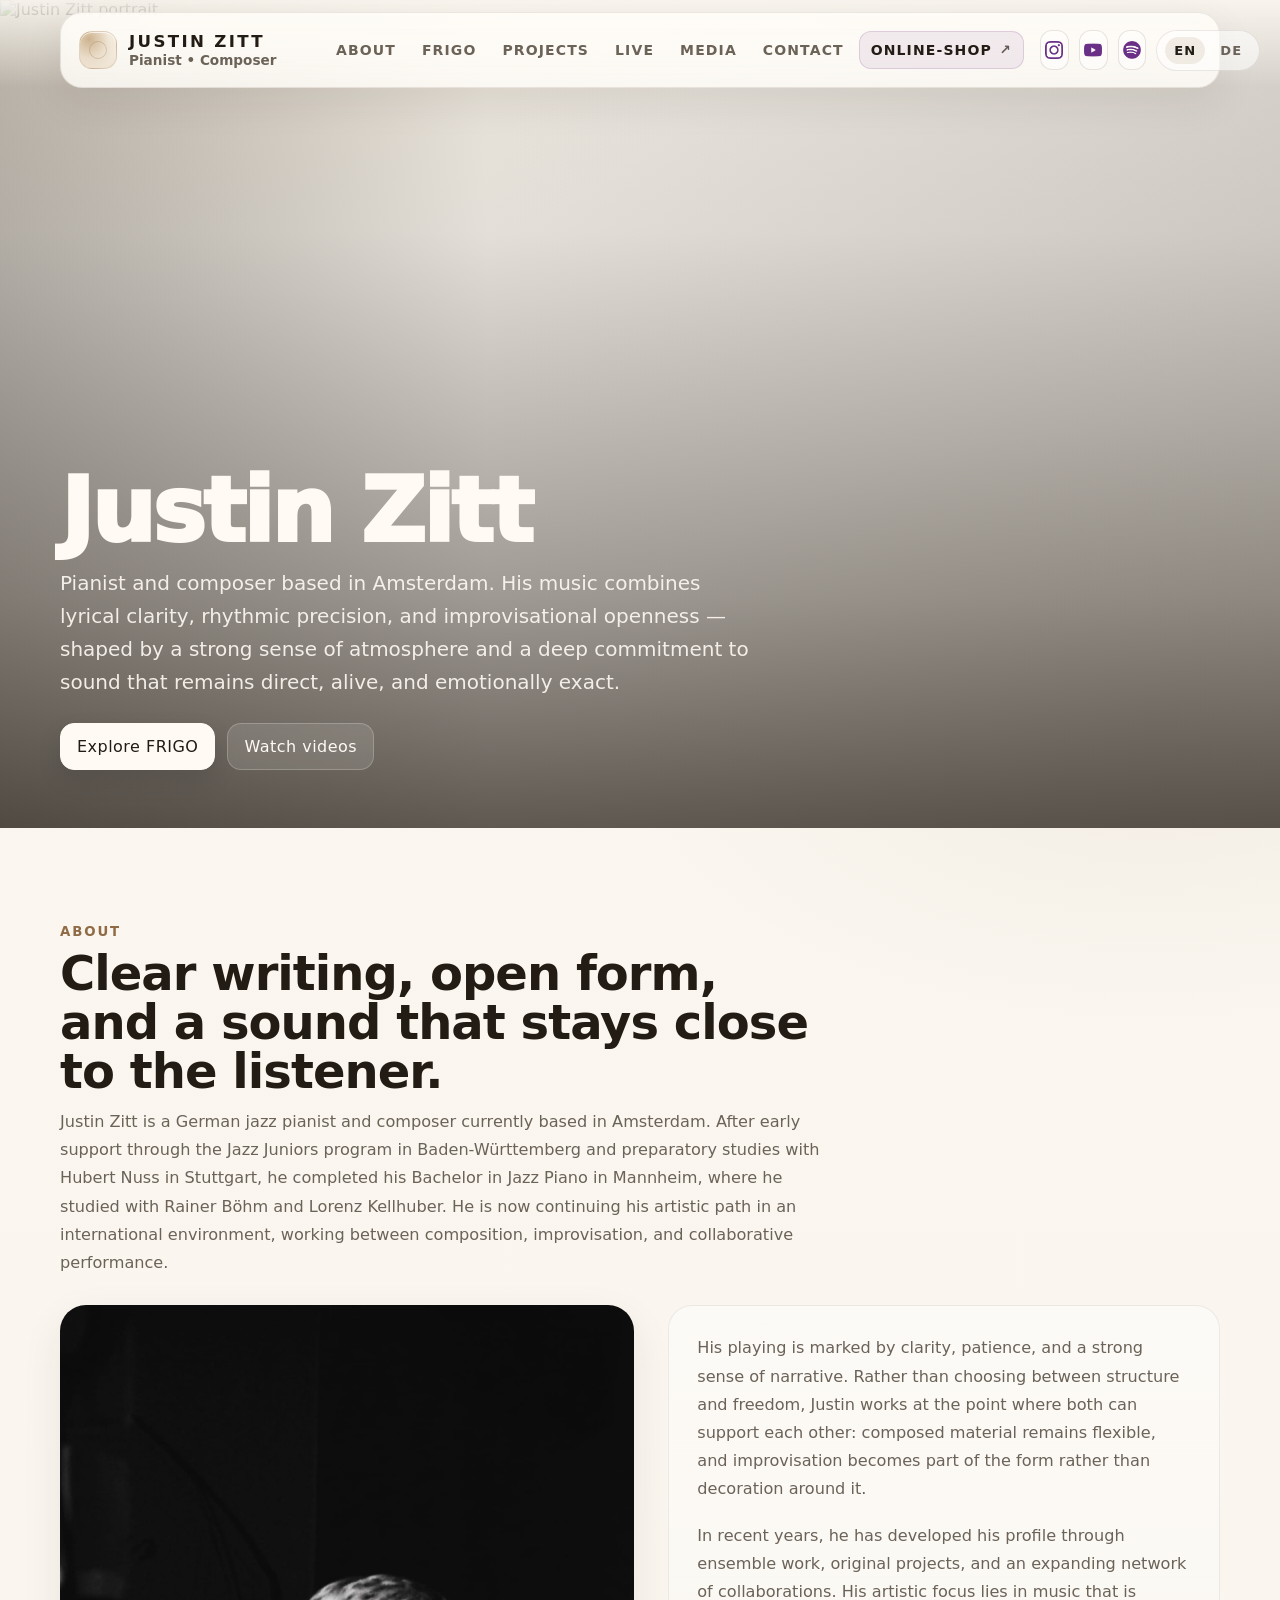
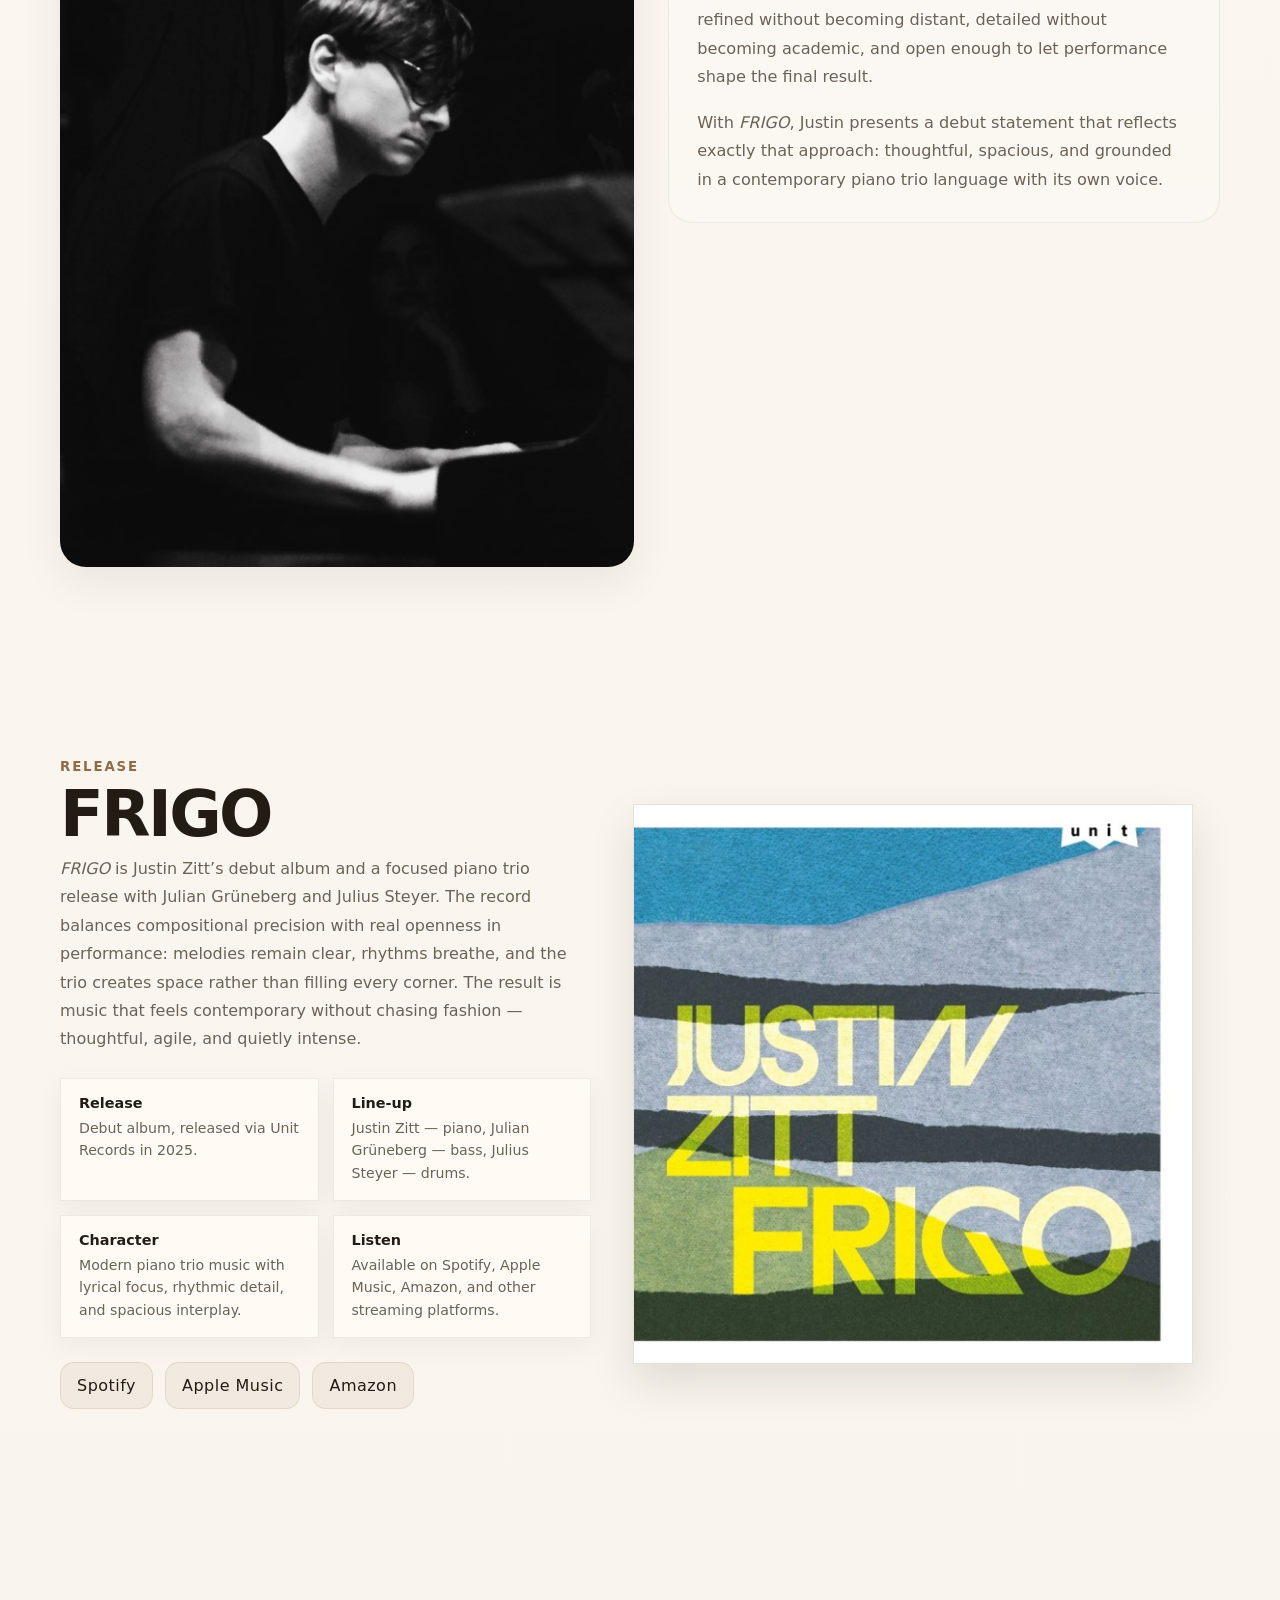
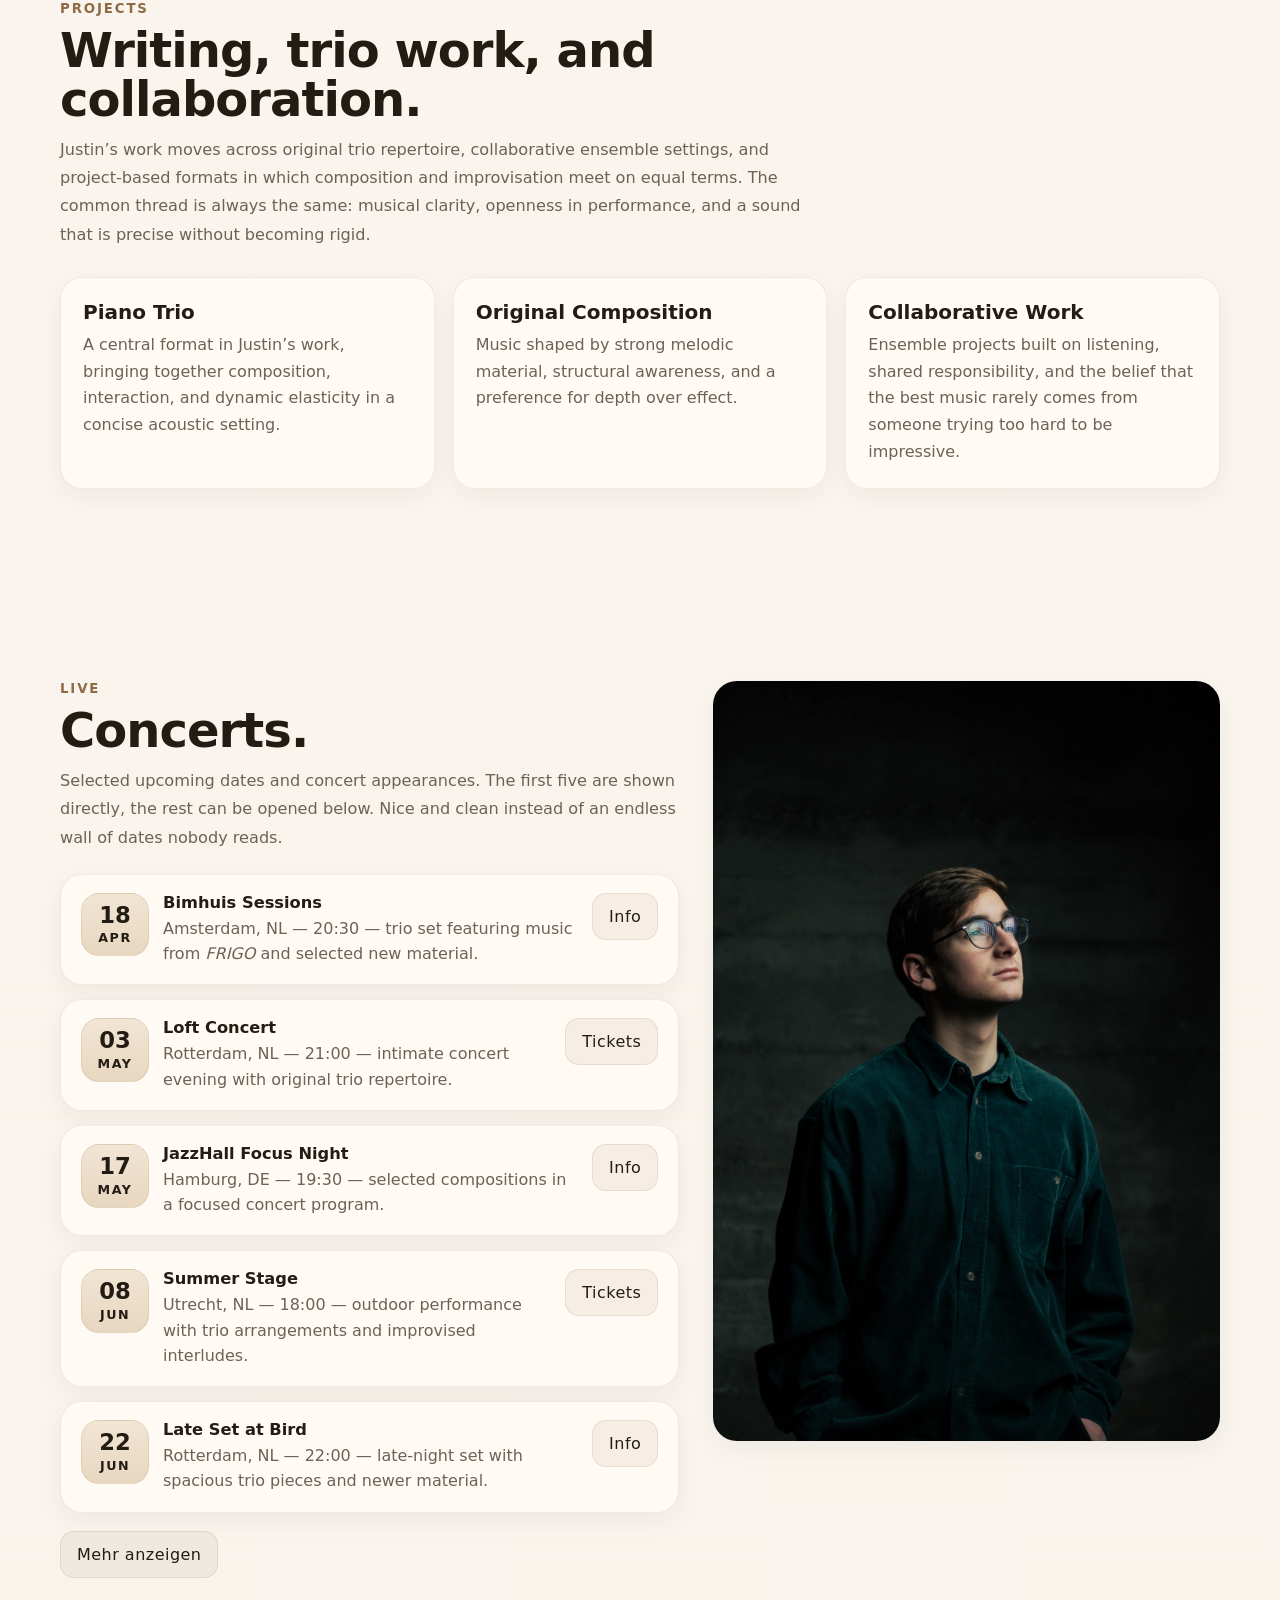
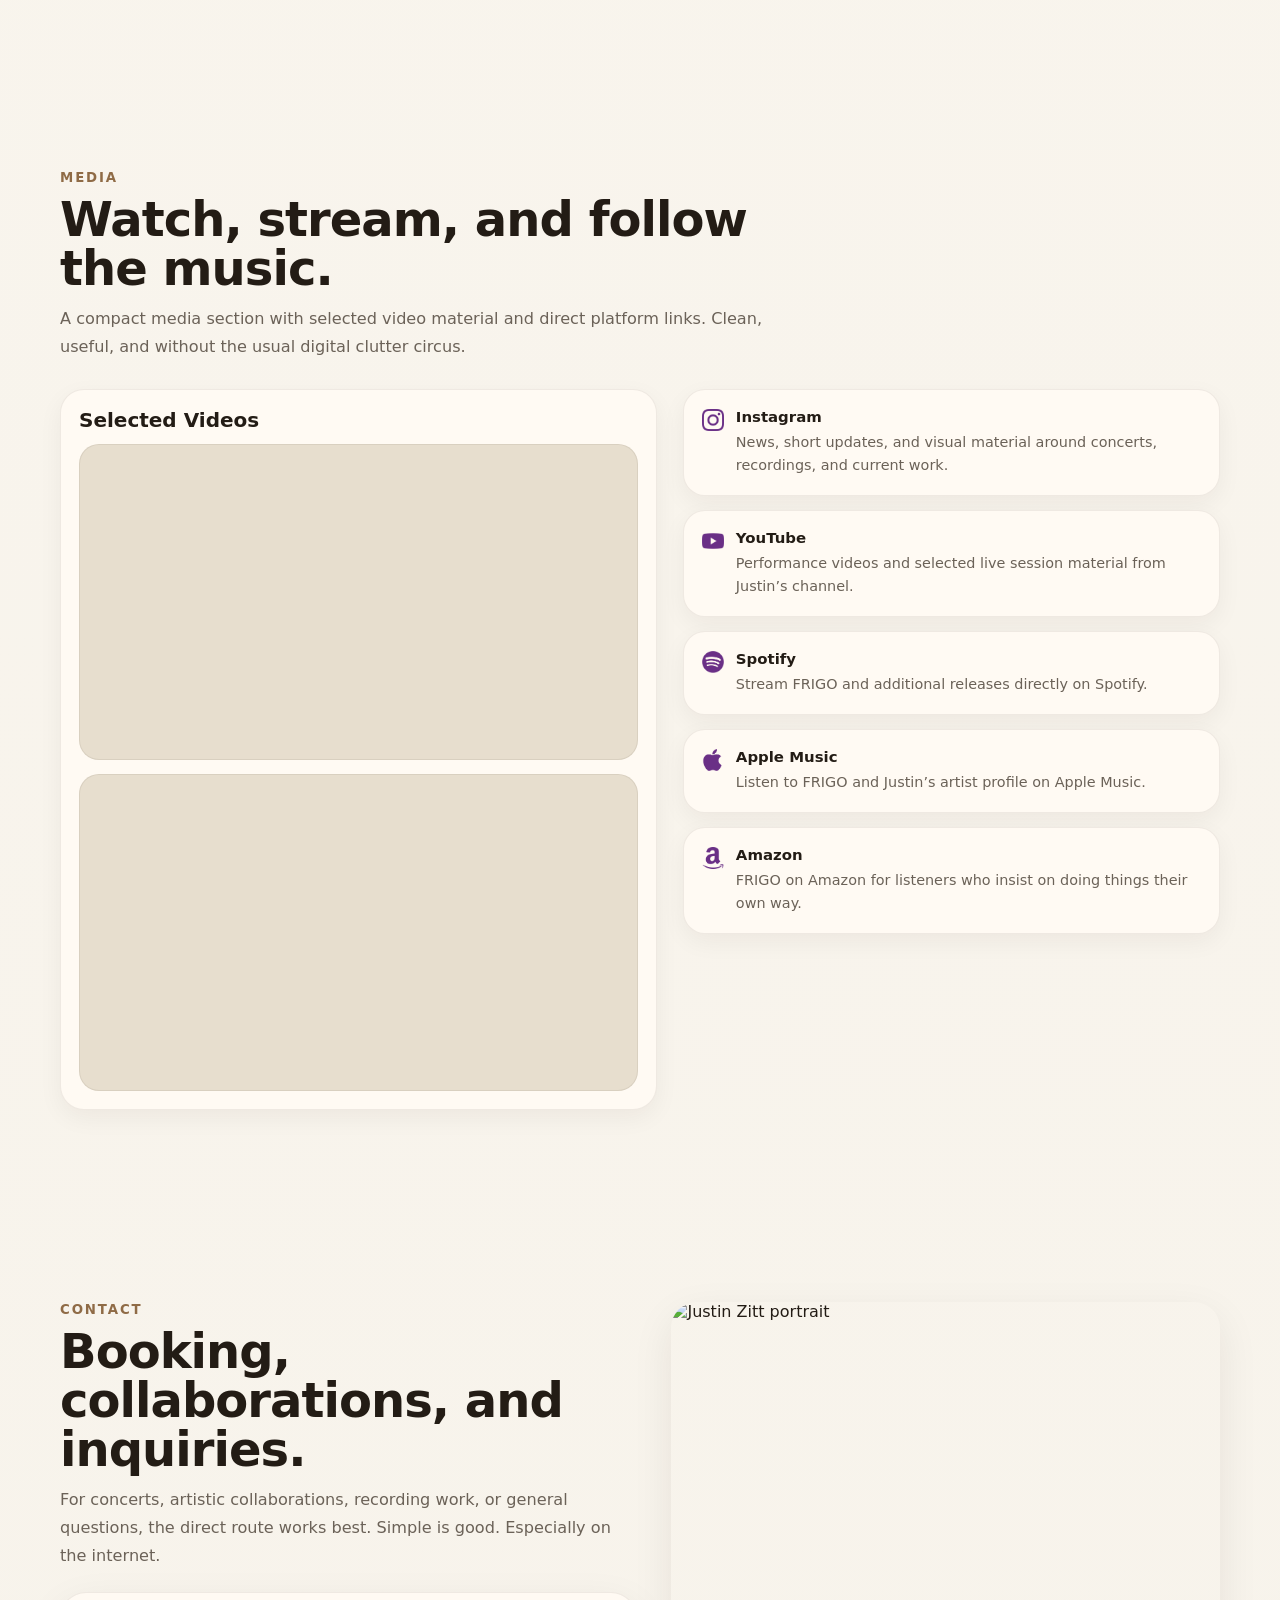
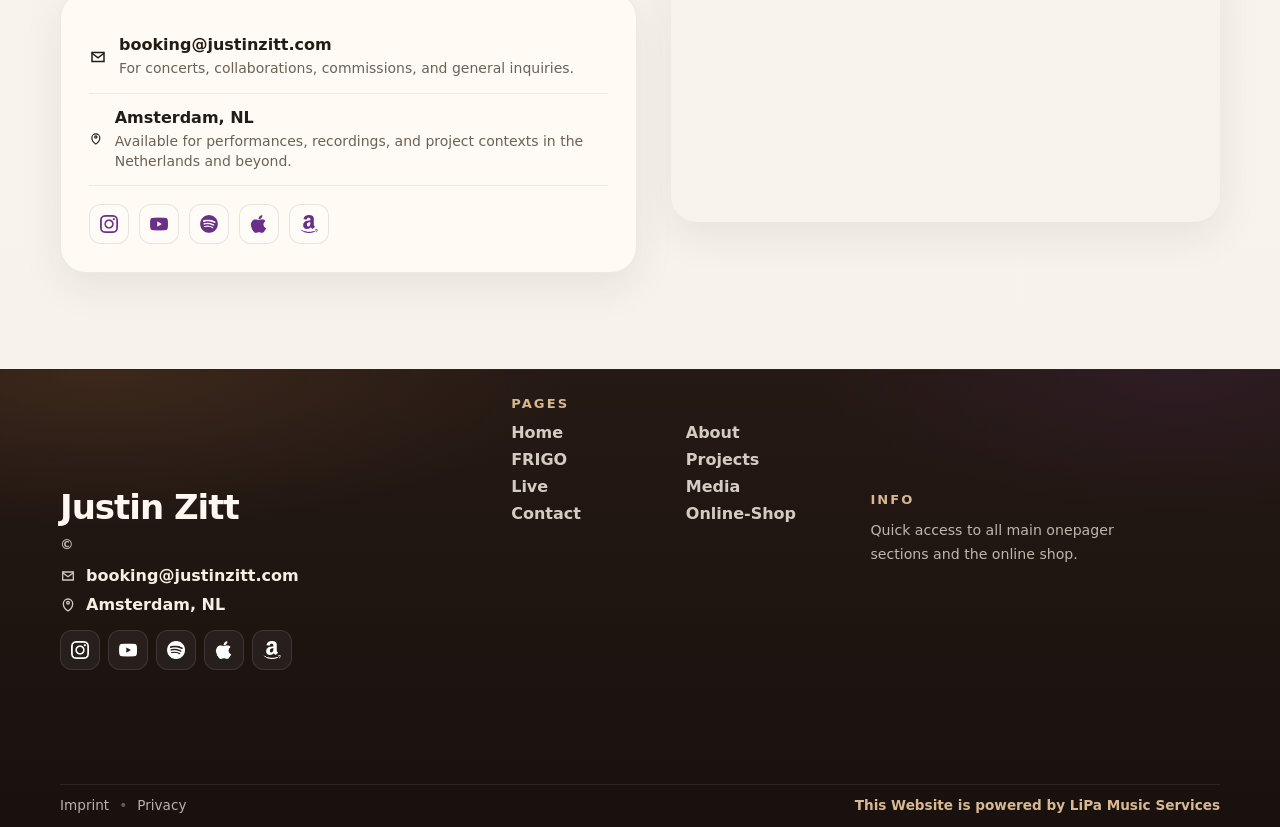
==== commit 6b222708: "Init" ====
--- a/de/index.html
+++ b/de/index.html
@@ -22,13 +22,13 @@
   <title>Justin Zitt – Pianist & Composer</title>
   <meta
     name="description"
-    content="Justin Zitt is a pianist, composer, and musician based in Amsterdam. Discover FRIGO, current projects, live dates, media, and contact information."
+    content="Justin Zitt is a pianist and composer based in Amsterdam. Discover FRIGO, selected projects, videos, streaming links, concert dates, and contact information."
   />
 
   <meta property="og:title" content="Justin Zitt – Pianist & Composer" />
   <meta
     property="og:description"
-    content="Pianist, composer, and musician based in Amsterdam. FRIGO, projects, live dates, media, and contact."
+    content="Pianist and composer based in Amsterdam. FRIGO, projects, media, live dates, and contact."
   />
 
   <style>
@@ -52,8 +52,7 @@
 
       --radius:20px;
       --container:1160px;
-      --sectionPad:100px;
-      --head-h:76px;
+      --sectionPad:96px;
     }
 
     *{ box-sizing:border-box; }
@@ -81,258 +80,11 @@
       margin:0 auto;
     }
 
-    /* =========================================================
-       HEADBAR
-       ========================================================= */
-    .HeadbarWrap{
-      position:sticky;
-      top:0;
-      z-index:1000;
-      padding:12px 12px 0;
-      background:linear-gradient(to bottom, rgba(251,247,240,.9), rgba(251,247,240,0));
-      backdrop-filter:saturate(1.05);
-      -webkit-backdrop-filter:saturate(1.05);
-    }
-
-    .Headbar{
-      max-width:var(--container);
-      height:var(--head-h);
-      margin:0 auto;
-      display:flex;
-      align-items:center;
-      justify-content:space-between;
-      gap:16px;
-      padding:0 18px;
-      background:rgba(255,253,248,.82);
-      border:1px solid rgba(58,45,30,.10);
-      border-radius:22px;
-      box-shadow:var(--shadow);
-      backdrop-filter: blur(12px);
-      -webkit-backdrop-filter: blur(12px);
-    }
-
-    .Headbar__brand{
-      display:flex;
-      align-items:center;
-      gap:12px;
-      min-width:230px;
-    }
-
-    .Headbar__mark{
-      width:38px;
-      height:38px;
-      border-radius:13px;
-      background:
-        radial-gradient(120% 120% at 25% 20%, rgba(200,171,132,.9), rgba(200,171,132,.18) 45%, rgba(0,0,0,0) 70%),
-        linear-gradient(180deg, #fbf6ed, #eee3d2);
-      border:1px solid rgba(143,107,70,.18);
-      box-shadow: inset 0 1px 0 rgba(255,255,255,.7);
-      position:relative;
-      flex:0 0 auto;
-    }
-
-    .Headbar__mark::after{
-      content:"";
-      position:absolute;
-      inset:9px;
-      border:1px solid rgba(143,107,70,.28);
-      border-radius:10px;
-    }
-
-    .Headbar__title{
-      display:flex;
-      flex-direction:column;
-      gap:2px;
-      line-height:1.05;
-    }
-
-    .Headbar__name{
-      font-size:12.5pt;
-      font-weight:900;
-      letter-spacing:.14em;
-      text-transform:uppercase;
-    }
-
-    .Headbar__tag{
-      font-size:10.2pt;
-      color:var(--text-soft);
-      font-weight:600;
-    }
-
-    .Headbar__nav{
-      display:flex;
-      align-items:center;
-      justify-content:center;
-      gap:4px;
-      flex:1;
-    }
-
-    .Headbar__nav a{
-      position:relative;
-      display:inline-flex;
-      align-items:center;
-      padding:10px 11px;
-      border-radius:12px;
-      color:var(--text-soft);
-      font-size:10.5pt;
-      font-weight:800;
-      letter-spacing:.08em;
-      transition:background .16s ease, color .16s ease, transform .16s ease;
-    }
-
-    .Headbar__nav a:hover{
-      background:rgba(143,107,70,.08);
-      color:var(--text);
-      transform:translateY(-1px);
-    }
-
-    .Headbar__nav a.is-active{
-      color:var(--text);
-      background:rgba(143,107,70,.10);
-    }
-
-    .Headbar__nav a.is-active::after{
-      content:"";
-      position:absolute;
-      left:11px;
-      right:11px;
-      bottom:7px;
-      height:2px;
-      border-radius:2px;
-      background:linear-gradient(90deg, var(--accent), var(--accent-2));
-    }
-
-    .Headbar__actions{
-      display:flex;
-      align-items:center;
-      gap:10px;
-      justify-content:flex-end;
-      min-width:220px;
-    }
-
-    .IconBtn{
-      width:40px;
-      height:40px;
-      display:inline-flex;
-      align-items:center;
-      justify-content:center;
-      border-radius:12px;
-      border:1px solid rgba(58,45,30,.12);
-      background:rgba(255,255,255,.46);
-      transition:background .16s ease, transform .16s ease, border-color .16s ease;
-    }
-
-    .IconBtn:hover{
-      background:#fff;
-      transform:translateY(-1px);
-      border-color:rgba(58,45,30,.18);
-    }
-
-    .Lang{
-      display:inline-flex;
-      align-items:center;
-      gap:6px;
-      padding:6px 8px;
-      border-radius:999px;
-      background:rgba(255,255,255,.55);
-      border:1px solid rgba(58,45,30,.10);
-    }
-
-    .Lang a{
-      padding:6px 9px;
-      border-radius:999px;
-      font-size:9.8pt;
-      font-weight:900;
-      letter-spacing:.08em;
-      color:var(--text-soft);
-      transition:background .16s ease, color .16s ease;
-    }
-
-    .Lang a:hover{
-      color:var(--text);
-    }
-
-    .Lang a.is-active{
-      background:rgba(143,107,70,.12);
-      color:var(--text);
-    }
-
-    .Burger{
-      width:44px;
-      height:44px;
-      display:none;
-      align-items:center;
-      justify-content:center;
-      gap:5px;
-      flex-direction:column;
-      border:none;
-      border-radius:14px;
-      background:rgba(255,255,255,.46);
-      border:1px solid rgba(58,45,30,.12);
-      cursor:pointer;
-    }
-
-    .Burger span{
-      display:block;
-      width:18px;
-      height:2px;
-      border-radius:2px;
-      background:var(--text);
-      transition:transform .18s ease, opacity .18s ease;
-    }
-
-    .Burger[aria-expanded="true"] span:nth-child(1){ transform:translateY(7px) rotate(45deg); }
-    .Burger[aria-expanded="true"] span:nth-child(2){ opacity:0; }
-    .Burger[aria-expanded="true"] span:nth-child(3){ transform:translateY(-7px) rotate(-45deg); }
-
-    .MobileMenu{
-      max-width:var(--container);
-      margin:10px auto 0;
-      display:none;
-      background:rgba(255,253,248,.95);
-      border:1px solid rgba(58,45,30,.12);
-      border-radius:22px;
-      box-shadow:var(--shadow);
-      overflow:hidden;
-    }
-
-    .MobileMenu.is-open{ display:block; }
-
-    .MobileMenu__list{
-      list-style:none;
-      margin:0;
-      padding:10px;
-      display:flex;
-      flex-direction:column;
-      gap:6px;
-    }
-
-    .MobileMenu__list a{
-      display:flex;
-      justify-content:space-between;
-      align-items:center;
-      padding:13px 14px;
-      border-radius:14px;
-      color:var(--text);
-      background:rgba(143,107,70,.05);
-      border:1px solid rgba(58,45,30,.08);
-      font-weight:800;
-      letter-spacing:.08em;
-    }
-
-    .MobileMenu__bottom{
-      padding:10px 12px 12px;
-      display:flex;
-      justify-content:space-between;
-      align-items:center;
-      gap:10px;
-      border-top:1px solid rgba(58,45,30,.08);
-      background:rgba(143,107,70,.04);
-    }
-
-    .MobileMenu__social{
-      display:flex;
-      gap:10px;
+    /* Slots for partials */
+    #HeadbarSlot,
+    #FootbarSlot,
+    #CookieSlot{
+      width:100%;
     }
 
     /* =========================================================
@@ -344,7 +96,7 @@
       display:flex;
       align-items:flex-end;
       padding:0;
-      margin-top:calc(-1 * (12px + var(--head-h)));
+      margin-top:-88px;
       overflow:hidden;
     }
 
@@ -392,7 +144,7 @@
     }
 
     .Hero__sub{
-      max-width:680px;
+      max-width:700px;
       font-size:clamp(13pt, 2vw, 15pt);
       line-height:1.65;
       color:rgba(255,250,243,.90);
@@ -472,7 +224,7 @@
 
     .SectionIntro{
       margin-bottom:28px;
-      max-width:780px;
+      max-width:760px;
     }
 
     .SectionKicker{
@@ -531,32 +283,6 @@
       box-shadow:var(--shadow-soft);
     }
 
-    .metaList{
-      display:grid;
-      grid-template-columns:1fr 1fr;
-      gap:14px;
-      margin-top:22px;
-    }
-
-    .metaItem{
-      padding:16px 18px;
-      border-radius:18px;
-      background:rgba(255,255,255,.52);
-      border:1px solid rgba(58,45,30,.08);
-    }
-
-    .metaItem strong{
-      display:block;
-      margin-bottom:6px;
-      font-size:11pt;
-    }
-
-    .metaItem span{
-      color:var(--text-soft);
-      line-height:1.6;
-      font-size:10.8pt;
-    }
-
     /* =========================================================
        FRIGO
        ========================================================= */
@@ -638,7 +364,7 @@
     }
 
     .Project p{
-      margin:0 0 16px;
+      margin:0;
       color:var(--text-soft);
       line-height:1.68;
     }
@@ -775,6 +501,14 @@
       border-radius:22px;
     }
 
+    .MediaLink__icon{
+      width:22px;
+      height:22px;
+      flex:0 0 auto;
+      display:block;
+      margin-top:1px;
+    }
+
     .MediaLink__text strong{
       display:block;
       margin-bottom:5px;
@@ -825,31 +559,17 @@
       line-height:1.45;
     }
 
-    /* =========================================================
-       FOOTER
-       ========================================================= */
-    .Footer{
-      padding:34px 0 54px;
-      color:var(--text-soft);
-      border-top:1px solid rgba(58,45,30,.08);
-      margin-top:16px;
-    }
-
-    .Footer__row{
+    .ContactSocials{
       display:flex;
-      justify-content:space-between;
-      gap:16px;
-      align-items:center;
       flex-wrap:wrap;
+      gap:10px;
+      margin-top:18px;
     }
 
     /* =========================================================
        RESPONSIVE
        ========================================================= */
     @media (max-width: 1080px){
-      .Headbar__nav{ display:none; }
-      .Burger{ display:flex; }
-
       .split,
       .Frigo__layout,
       .Live__grid,
@@ -874,29 +594,11 @@
     @media (max-width: 720px){
       :root{
         --sectionPad:74px;
-        --head-h:68px;
-      }
-
-      .Headbar{
-        padding:0 14px;
-      }
-
-      .Headbar__tag,
-      .Lang{
-        display:none;
-      }
-
-      .Headbar__brand{
-        min-width:auto;
-      }
-
-      .Headbar__actions{
-        min-width:auto;
       }
 
       .Hero{
         min-height:88vh;
-        margin-top:calc(-1 * (12px + var(--head-h)));
+        margin-top:-80px;
       }
 
       .Hero__content{
@@ -915,7 +617,6 @@
         font-size:clamp(36px, 12vw, 54px);
       }
 
-      .metaList,
       .Frigo__facts{
         grid-template-columns:1fr;
       }
@@ -928,86 +629,7 @@
 </head>
 
 <body>
-  <header class="HeadbarWrap" role="banner">
-    <div class="Headbar">
-      <a class="Headbar__brand" href="#top" aria-label="Back to top">
-        <span class="Headbar__mark" aria-hidden="true"></span>
-        <span class="Headbar__title">
-          <span class="Headbar__name">Justin Zitt</span>
-          <span class="Headbar__tag">Pianist • Composer</span>
-        </span>
-      </a>
-
-      <nav class="Headbar__nav" aria-label="Main navigation">
-        <a class="js-nav" href="#about" data-target="about">ABOUT</a>
-        <a class="js-nav" href="#frigo" data-target="frigo">FRIGO</a>
-        <a class="js-nav" href="#projects" data-target="projects">PROJECTS</a>
-        <a class="js-nav" href="#live" data-target="live">LIVE</a>
-        <a class="js-nav" href="#media" data-target="media">MEDIA</a>
-        <a class="js-nav" href="#contact" data-target="contact">CONTACT</a>
-      </nav>
-
-      <div class="Headbar__actions">
-        <a class="IconBtn" href="#" target="_blank" rel="noopener" aria-label="Instagram">
-          <svg width="18" height="18" viewBox="0 0 24 24" fill="none" aria-hidden="true">
-            <path d="M7 2h10a5 5 0 0 1 5 5v10a5 5 0 0 1-5 5H7a5 5 0 0 1-5-5V7a5 5 0 0 1 5-5Z" stroke="currentColor" stroke-width="2"/>
-            <path d="M12 16a4 4 0 1 0 0-8 4 4 0 0 0 0 8Z" stroke="currentColor" stroke-width="2"/>
-            <path d="M17.5 6.5h.01" stroke="currentColor" stroke-width="3" stroke-linecap="round"/>
-          </svg>
-        </a>
-
-        <a class="IconBtn" href="#" target="_blank" rel="noopener" aria-label="YouTube">
-          <svg width="18" height="18" viewBox="0 0 24 24" fill="none" aria-hidden="true">
-            <path d="M21 8.2a3 3 0 0 0-2.1-2.1C17.1 5.6 12 5.6 12 5.6s-5.1 0-6.9.5A3 3 0 0 0 3 8.2 31 31 0 0 0 3 12a31 31 0 0 0 .1 3.8 3 3 0 0 0 2.1 2.1c1.8.5 6.8.5 6.8.5s5.1 0 6.9-.5a3 3 0 0 0 2.1-2.1A31 31 0 0 0 21 12a31 31 0 0 0 0-3.8Z" stroke="currentColor" stroke-width="2"/>
-            <path d="M10 15.2V8.8L16 12l-6 3.2Z" fill="currentColor"/>
-          </svg>
-        </a>
-
-        <div class="Lang" aria-label="Language switch">
-          <a class="is-active" href="../en/index.html">EN</a>
-          <a href="../de/index.html">DE</a>
-        </div>
-
-        <button class="Burger" type="button" aria-label="Open menu" aria-controls="MobileMenu" aria-expanded="false">
-          <span></span><span></span><span></span>
-        </button>
-      </div>
-    </div>
-
-    <nav id="MobileMenu" class="MobileMenu" aria-label="Mobile navigation">
-      <ul class="MobileMenu__list">
-        <li><a class="js-nav" href="#about" data-target="about">ABOUT <small>#</small></a></li>
-        <li><a class="js-nav" href="#frigo" data-target="frigo">FRIGO <small>#</small></a></li>
-        <li><a class="js-nav" href="#projects" data-target="projects">PROJECTS <small>#</small></a></li>
-        <li><a class="js-nav" href="#live" data-target="live">LIVE <small>#</small></a></li>
-        <li><a class="js-nav" href="#media" data-target="media">MEDIA <small>#</small></a></li>
-        <li><a class="js-nav" href="#contact" data-target="contact">CONTACT <small>#</small></a></li>
-      </ul>
-
-      <div class="MobileMenu__bottom">
-        <div class="MobileMenu__social">
-          <a class="IconBtn" href="#" target="_blank" rel="noopener" aria-label="Instagram">
-            <svg width="18" height="18" viewBox="0 0 24 24" fill="none" aria-hidden="true">
-              <path d="M7 2h10a5 5 0 0 1 5 5v10a5 5 0 0 1-5 5H7a5 5 0 0 1-5-5V7a5 5 0 0 1 5-5Z" stroke="currentColor" stroke-width="2"/>
-              <path d="M12 16a4 4 0 1 0 0-8 4 4 0 0 0 0 8Z" stroke="currentColor" stroke-width="2"/>
-              <path d="M17.5 6.5h.01" stroke="currentColor" stroke-width="3" stroke-linecap="round"/>
-            </svg>
-          </a>
-          <a class="IconBtn" href="#" target="_blank" rel="noopener" aria-label="YouTube">
-            <svg width="18" height="18" viewBox="0 0 24 24" fill="none" aria-hidden="true">
-              <path d="M21 8.2a3 3 0 0 0-2.1-2.1C17.1 5.6 12 5.6 12 5.6s-5.1 0-6.9.5A3 3 0 0 0 3 8.2 31 31 0 0 0 3 12a31 31 0 0 0 .1 3.8 3 3 0 0 0 2.1 2.1c1.8.5 6.8.5 6.8.5s5.1 0 6.9-.5a3 3 0 0 0 2.1-2.1A31 31 0 0 0 21 12a31 31 0 0 0 0-3.8Z" stroke="currentColor" stroke-width="2"/>
-              <path d="M10 15.2V8.8L16 12l-6 3.2Z" fill="currentColor"/>
-            </svg>
-          </a>
-        </div>
-
-        <div class="Lang">
-          <a class="is-active" href="../en/index.html">EN</a>
-          <a href="../de/index.html">DE</a>
-        </div>
-      </div>
-    </nav>
-  </header>
+  <div id="HeadbarSlot"></div>
 
   <main>
     <section class="Hero" aria-label="Intro">
@@ -1027,14 +649,14 @@
             <h1>Justin Zitt</h1>
 
             <div class="Hero__sub">
-              Pianist, composer, and musician based in Amsterdam. His work moves between carefully shaped composition,
-              improvisational openness, and a clear sense of atmosphere — intimate in detail, direct in expression,
-              and always centered around sound that feels alive.
+              Pianist and composer based in Amsterdam. His music combines lyrical clarity, rhythmic precision,
+              and improvisational openness — shaped by a strong sense of atmosphere and a deep commitment to sound
+              that remains direct, alive, and emotionally exact.
             </div>
 
             <div class="Hero__ctaRow">
-              <a class="btn btn--light js-nav" href="#frigo" data-target="frigo">Explore FRIGO</a>
-              <a class="btn btn--ghost js-nav" href="#live" data-target="live">Upcoming concerts</a>
+              <a class="btn btn--light" href="#frigo">Explore FRIGO</a>
+              <a class="btn btn--ghost" href="#media">Watch videos</a>
             </div>
           </div>
         </div>
@@ -1045,12 +667,13 @@
       <div class="container">
         <div class="SectionIntro">
           <p class="SectionKicker">About</p>
-          <h2 class="SectionTitle">A musical language built on clarity, atmosphere, and spontaneity.</h2>
+          <h2 class="SectionTitle">Clear writing, open form, and a sound that stays close to the listener.</h2>
           <p class="SectionText">
-            Justin Zitt is a pianist and composer based in Amsterdam. His music brings together lyrical writing,
-            rhythmic precision, and an openness to the unpredictable energy of live performance. Whether working in
-            solo settings, collaborative ensembles, or project-based formats, he is drawn to music that communicates
-            directly while leaving space for nuance, texture, and movement.
+            Justin Zitt is a German jazz pianist and composer currently based in Amsterdam. After early support through
+            the Jazz Juniors program in Baden-Württemberg and preparatory studies with Hubert Nuss in Stuttgart, he
+            completed his Bachelor in Jazz Piano in Mannheim, where he studied with Rainer Böhm and Lorenz Kellhuber.
+            He is now continuing his artistic path in an international environment, working between composition,
+            improvisation, and collaborative performance.
           </p>
         </div>
 
@@ -1067,39 +690,21 @@
 
           <div class="softBlock">
             <p class="SectionText" style="margin-bottom:18px;">
-              As a performer, Justin is interested in the tension between structure and freedom: composed material that
-              remains open enough to breathe, shift, and evolve in the moment. As a composer, he focuses on strong,
-              memorable musical ideas, patient development, and a sonic world that balances intimacy with depth.
+              His playing is marked by clarity, patience, and a strong sense of narrative. Rather than choosing between
+              structure and freedom, Justin works at the point where both can support each other: composed material
+              remains flexible, and improvisation becomes part of the form rather than decoration around it.
             </p>
 
-            <p class="SectionText" style="margin-bottom:0;">
-              The result is a body of work shaped by attention to detail, sensitivity in ensemble playing, and a
-              commitment to music that feels honest rather than decorative. That is the whole point, really.
+            <p class="SectionText" style="margin-bottom:18px;">
+              In recent years, he has developed his profile through ensemble work, original projects, and an expanding
+              network of collaborations. His artistic focus lies in music that is refined without becoming distant,
+              detailed without becoming academic, and open enough to let performance shape the final result.
             </p>
 
-            <div class="metaList">
-              <div class="metaItem">
-                <strong>Focus</strong>
-                <span>Original compositions, improvised music, and long-term artistic collaboration.</span>
-              </div>
-              <div class="metaItem">
-                <strong>Based in</strong>
-                <span>Amsterdam, NL — active in concert work, recording, and interdisciplinary projects.</span>
-              </div>
-              <div class="metaItem">
-                <strong>Approach</strong>
-                <span>Clear musical ideas, openness in performance, and an ear for space, timing, and color.</span>
-              </div>
-              <div class="metaItem">
-                <strong>Work</strong>
-                <span>Live performance, composition, ensemble playing, and project-driven productions.</span>
-              </div>
-            </div>
-
-            <div class="Hero__ctaRow" style="margin-top:24px;">
-              <a class="btn btn--soft js-nav" href="#media" data-target="media">Watch videos</a>
-              <a class="btn btn--soft js-nav" href="#contact" data-target="contact">Get in touch</a>
-            </div>
+            <p class="SectionText" style="margin:0;">
+              With <em>FRIGO</em>, Justin presents a debut statement that reflects exactly that approach: thoughtful,
+              spacious, and grounded in a contemporary piano trio language with its own voice.
+            </p>
           </div>
         </div>
       </div>
@@ -1112,35 +717,35 @@
             <p class="SectionKicker">Release</p>
             <h2 class="Frigo__title">FRIGO</h2>
             <p class="Frigo__lead">
-              FRIGO is a release shaped by contrast: stillness and momentum, precision and openness, closeness and
-              distance. The music unfolds through carefully formed compositions while staying connected to the energy
-              of performance itself. Rather than treating composition and improvisation as opposites, FRIGO lets both
-              coexist — structure becomes a frame for movement, and spontaneity becomes part of the form.
+              <em>FRIGO</em> is Justin Zitt’s debut album and a focused piano trio release with Julian Grüneberg and
+              Julius Steyer. The record balances compositional precision with real openness in performance: melodies
+              remain clear, rhythms breathe, and the trio creates space rather than filling every corner. The result is
+              music that feels contemporary without chasing fashion — thoughtful, agile, and quietly intense.
             </p>
 
             <div class="Frigo__facts">
               <div class="Frigo__fact">
-                <strong>Concept</strong>
-                <span>A body of music built around atmosphere, clarity, and the tension between fixed material and live development.</span>
+                <strong>Release</strong>
+                <span>Debut album, released via Unit Records in 2025.</span>
               </div>
               <div class="Frigo__fact">
-                <strong>Writing</strong>
-                <span>Compositions that stay melodic and focused while allowing space for shifting colors and unexpected turns.</span>
+                <strong>Line-up</strong>
+                <span>Justin Zitt — piano, Julian Grüneberg — bass, Julius Steyer — drums.</span>
               </div>
               <div class="Frigo__fact">
-                <strong>Sound</strong>
-                <span>Acoustic intimacy, cinematic pacing, and a strong sense of detail in timing, texture, and ensemble balance.</span>
+                <strong>Character</strong>
+                <span>Modern piano trio music with lyrical focus, rhythmic detail, and spacious interplay.</span>
               </div>
               <div class="Frigo__fact">
-                <strong>Live Context</strong>
-                <span>Designed not only as a recorded statement, but also as material that can grow and change on stage.</span>
+                <strong>Listen</strong>
+                <span>Available on Spotify, Apple Music, Amazon, and other streaming platforms.</span>
               </div>
             </div>
 
             <div class="Hero__ctaRow" style="margin-top:24px;">
-              <a class="btn btn--soft" href="#" target="_blank" rel="noopener">Listen on Spotify</a>
-              <a class="btn btn--soft" href="#" target="_blank" rel="noopener">Bandcamp</a>
-              <a class="btn btn--soft js-nav" href="#media" data-target="media">Media</a>
+              <a class="btn btn--soft" href="https://open.spotify.com/intl-de/artist/5CxE6rCLGzcCUn0DxMB2as" target="_blank" rel="noopener">Spotify</a>
+              <a class="btn btn--soft" href="https://music.apple.com/ch/artist/justin-zitt/1485715992" target="_blank" rel="noopener">Apple Music</a>
+              <a class="btn btn--soft" href="https://www.amazon.de/FRIGO-Justin-Zitt/dp/B0FNY5CV5Z" target="_blank" rel="noopener">Amazon</a>
             </div>
           </div>
 
@@ -1161,40 +766,36 @@
       <div class="container">
         <div class="SectionIntro">
           <p class="SectionKicker">Projects</p>
-          <h2 class="SectionTitle">Different formats, shared focus.</h2>
+          <h2 class="SectionTitle">Writing, trio work, and collaboration.</h2>
           <p class="SectionText">
-            Alongside his own work, Justin appears in a range of collaborative settings. What connects them is a shared
-            interest in sound that is clear in intention, open in process, and strong enough to carry a room without
-            forcing itself into one.
+            Justin’s work moves across original trio repertoire, collaborative ensemble settings, and project-based
+            formats in which composition and improvisation meet on equal terms. The common thread is always the same:
+            musical clarity, openness in performance, and a sound that is precise without becoming rigid.
           </p>
         </div>
 
         <div class="Projects__grid">
           <article class="Project">
-            <h3>Original Music Projects</h3>
+            <h3>Piano Trio</h3>
             <p>
-              Ensemble-based work centered around Justin’s compositions, where written material and improvisation remain
-              in constant dialogue. These formats are often the clearest extension of his artistic voice.
+              A central format in Justin’s work, bringing together composition, interaction, and dynamic elasticity in
+              a concise acoustic setting.
             </p>
-            <a class="btn btn--soft js-nav" href="#frigo" data-target="frigo">Explore FRIGO</a>
           </article>
 
           <article class="Project">
-            <h3>Collaborative Ensembles</h3>
+            <h3>Original Composition</h3>
             <p>
-              Ongoing musical collaborations with other artists, built on listening, shared authorship, and a flexible
-              approach to form. Less ego, more ears. A refreshingly underrated method.
+              Music shaped by strong melodic material, structural awareness, and a preference for depth over effect.
             </p>
-            <a class="btn btn--soft js-nav" href="#contact" data-target="contact">Inquiries</a>
           </article>
 
           <article class="Project">
-            <h3>Live & Project-Based Work</h3>
+            <h3>Collaborative Work</h3>
             <p>
-              Performances and productions that move across concert settings, recordings, and interdisciplinary contexts,
-              always with the same emphasis on detail, atmosphere, and musical presence.
+              Ensemble projects built on listening, shared responsibility, and the belief that the best music rarely
+              comes from someone trying too hard to be impressive.
             </p>
-            <a class="btn btn--soft js-nav" href="#live" data-target="live">Live Dates</a>
           </article>
         </div>
       </div>
@@ -1206,11 +807,10 @@
           <div>
             <div class="SectionIntro" style="margin-bottom:22px;">
               <p class="SectionKicker">Live</p>
-              <h2 class="SectionTitle">Upcoming concerts.</h2>
+              <h2 class="SectionTitle">Concerts.</h2>
               <p class="SectionText">
-                Current performances and selected upcoming dates. Concert work remains a central part of Justin’s
-                practice — not as promotion material dressed up as life, but as the place where the music actually
-                becomes itself.
+                Selected upcoming dates and concert appearances. The first five are shown directly, the rest can be
+                opened below. Nice and clean instead of an endless wall of dates nobody reads.
               </p>
             </div>
 
@@ -1218,15 +818,15 @@
               <div class="Gig">
                 <div class="Gig__left">
                   <div class="DateBox">
-                    <b>12</b>
+                    <b>18</b>
                     <span>APR</span>
                   </div>
                   <div>
-                    <p class="Gig__title">FRIGO Release Concert</p>
-                    <p class="Gig__meta">Amsterdam, NL — 20:00 — music from the release presented live in an extended concert setting.</p>
+                    <p class="Gig__title">Bimhuis Sessions</p>
+                    <p class="Gig__meta">Amsterdam, NL — 20:30 — trio set featuring music from <em>FRIGO</em> and selected new material.</p>
                   </div>
                 </div>
-                <a class="btn btn--soft" href="#" target="_blank" rel="noopener">Tickets</a>
+                <a class="btn btn--soft" href="#" target="_blank" rel="noopener">Info</a>
               </div>
 
               <div class="Gig">
@@ -1236,36 +836,50 @@
                     <span>MAY</span>
                   </div>
                   <div>
-                    <p class="Gig__title">Club Performance</p>
-                    <p class="Gig__meta">Rotterdam, NL — 21:00 — collaborative set featuring original music and improvised material.</p>
+                    <p class="Gig__title">Loft Concert</p>
+                    <p class="Gig__meta">Rotterdam, NL — 21:00 — intimate concert evening with original trio repertoire.</p>
                   </div>
                 </div>
-                <a class="btn btn--soft" href="#" target="_blank" rel="noopener">Info</a>
+                <a class="btn btn--soft" href="#" target="_blank" rel="noopener">Tickets</a>
               </div>
 
               <div class="Gig">
                 <div class="Gig__left">
                   <div class="DateBox">
-                    <b>18</b>
-                    <span>JUN</span>
+                    <b>17</b>
+                    <span>MAY</span>
                   </div>
                   <div>
-                    <p class="Gig__title">Concert Hall Appearance</p>
-                    <p class="Gig__meta">Utrecht, NL — 19:30 — selected works in a focused concert program.</p>
+                    <p class="Gig__title">JazzHall Focus Night</p>
+                    <p class="Gig__meta">Hamburg, DE — 19:30 — selected compositions in a focused concert program.</p>
                   </div>
                 </div>
-                <a class="btn btn--soft" href="#" target="_blank" rel="noopener">Tickets</a>
+                <a class="btn btn--soft" href="#" target="_blank" rel="noopener">Info</a>
               </div>
 
               <div class="Gig">
                 <div class="Gig__left">
                   <div class="DateBox">
-                    <b>29</b>
+                    <b>08</b>
                     <span>JUN</span>
                   </div>
                   <div>
-                    <p class="Gig__title">Festival Showcase</p>
-                    <p class="Gig__meta">The Hague, NL — 17:00 — afternoon performance with a compact project format.</p>
+                    <p class="Gig__title">Summer Stage</p>
+                    <p class="Gig__meta">Utrecht, NL — 18:00 — outdoor performance with trio arrangements and improvised interludes.</p>
+                  </div>
+                </div>
+                <a class="btn btn--soft" href="#" target="_blank" rel="noopener">Tickets</a>
+              </div>
+
+              <div class="Gig">
+                <div class="Gig__left">
+                  <div class="DateBox">
+                    <b>22</b>
+                    <span>JUN</span>
+                  </div>
+                  <div>
+                    <p class="Gig__title">Late Set at Bird</p>
+                    <p class="Gig__meta">Rotterdam, NL — 22:00 — late-night set with spacious trio pieces and newer material.</p>
                   </div>
                 </div>
                 <a class="btn btn--soft" href="#" target="_blank" rel="noopener">Info</a>
@@ -1278,8 +892,8 @@
                     <span>JUL</span>
                   </div>
                   <div>
-                    <p class="Gig__title">Summer Concert</p>
-                    <p class="Gig__meta">Amsterdam, NL — 20:30 — evening set with original repertoire and expanded ensemble textures.</p>
+                    <p class="Gig__title">Festival Appearance</p>
+                    <p class="Gig__meta">The Hague, NL — 17:30 — afternoon festival concert with a condensed live set.</p>
                   </div>
                 </div>
                 <a class="btn btn--soft" href="#" target="_blank" rel="noopener">Tickets</a>
@@ -1288,29 +902,15 @@
               <div class="Gig">
                 <div class="Gig__left">
                   <div class="DateBox">
-                    <b>22</b>
+                    <b>29</b>
                     <span>AUG</span>
                   </div>
                   <div>
-                    <p class="Gig__title">Late Summer Session</p>
-                    <p class="Gig__meta">Utrecht, NL — 19:00 — intimate concert program with a focus on newer material.</p>
+                    <p class="Gig__title">Canal House Concert</p>
+                    <p class="Gig__meta">Amsterdam, NL — 20:00 — close-up concert setting with original music and open trio passages.</p>
                   </div>
                 </div>
                 <a class="btn btn--soft" href="#" target="_blank" rel="noopener">Info</a>
-              </div>
-
-              <div class="Gig">
-                <div class="Gig__left">
-                  <div class="DateBox">
-                    <b>14</b>
-                    <span>SEP</span>
-                  </div>
-                  <div>
-                    <p class="Gig__title">Autumn Series</p>
-                    <p class="Gig__meta">Rotterdam, NL — 20:00 — concert evening featuring selected works and improvisational interludes.</p>
-                  </div>
-                </div>
-                <a class="btn btn--soft" href="#" target="_blank" rel="noopener">Tickets</a>
               </div>
             </div>
 
@@ -1322,8 +922,8 @@
           <div>
             <img
               class="imageMedium"
-              src="../Resources/Content/Justin2.png"
-              alt="Justin Zitt walking outdoors"
+              src="../Resources/Content/Justin3.JPG"
+              alt="Justin Zitt portrait outdoors"
               loading="lazy"
               decoding="async"
             />
@@ -1336,21 +936,21 @@
       <div class="container">
         <div class="SectionIntro">
           <p class="SectionKicker">Media</p>
-          <h2 class="SectionTitle">Watch, download, and take a closer look.</h2>
+          <h2 class="SectionTitle">Watch, stream, and follow the music.</h2>
           <p class="SectionText">
-            A compact media section with performance video and practical material for promoters, venues, and press.
-            Useful beats bloated every single time.
+            A compact media section with selected video material and direct platform links. Clean, useful, and without
+            the usual digital clutter circus.
           </p>
         </div>
 
         <div class="Media__grid">
           <div class="embedCard">
-            <h3>Videos</h3>
+            <h3>Selected Videos</h3>
 
             <div class="embed">
               <iframe
-                src="https://www.youtube-nocookie.com/embed/VIDEO_ID"
-                title="Justin Zitt video"
+                src="https://www.youtube-nocookie.com/embed/05cZbwuwqLY"
+                title="FRIGO plays Toleranzangst"
                 allow="accelerometer; autoplay; clipboard-write; encrypted-media; gyroscope; picture-in-picture"
                 allowfullscreen
               ></iframe>
@@ -1360,8 +960,8 @@
 
             <div class="embed">
               <iframe
-                src="https://www.youtube-nocookie.com/embed/VIDEO_ID_2"
-                title="Justin Zitt video 2"
+                src="https://www.youtube-nocookie.com/embed/N0PAzdU03r4"
+                title="Penuel - Justin Zitt's FRIGO"
                 allow="accelerometer; autoplay; clipboard-write; encrypted-media; gyroscope; picture-in-picture"
                 allowfullscreen
               ></iframe>
@@ -1369,48 +969,43 @@
           </div>
 
           <div class="MediaLinks">
-            <a class="MediaLink" href="#" target="_blank" rel="noopener">
-              <svg width="20" height="20" viewBox="0 0 24 24" fill="none" aria-hidden="true">
-                <path d="M7 3h7l5 5v13H7V3Z" stroke="currentColor" stroke-width="2"/>
-                <path d="M14 3v5h5" stroke="currentColor" stroke-width="2"/>
-              </svg>
+            <a class="MediaLink" href="https://www.instagram.com/justinzitt/" target="_blank" rel="noopener">
+              <img class="MediaLink__icon" src="../Resources/Pictograms/IG_6a2f86.png" alt="" />
               <div class="MediaLink__text">
-                <strong>Press Photos</strong>
-                <span>Download a curated selection of high-resolution portrait and press images.</span>
+                <strong>Instagram</strong>
+                <span>News, short updates, and visual material around concerts, recordings, and current work.</span>
               </div>
             </a>
 
-            <a class="MediaLink" href="#" target="_blank" rel="noopener">
-              <svg width="20" height="20" viewBox="0 0 24 24" fill="none" aria-hidden="true">
-                <path d="M5 4h14v16H5V4Z" stroke="currentColor" stroke-width="2"/>
-                <path d="M8 8h8M8 12h8M8 16h5" stroke="currentColor" stroke-width="2"/>
-              </svg>
+            <a class="MediaLink" href="https://www.youtube.com/@justinzitt6363" target="_blank" rel="noopener">
+              <img class="MediaLink__icon" src="../Resources/Pictograms/YT_6a2f86.png" alt="" />
               <div class="MediaLink__text">
-                <strong>Artist Info</strong>
-                <span>A concise overview for presenters, programmers, and media use.</span>
+                <strong>YouTube</strong>
+                <span>Performance videos and selected live session material from Justin’s channel.</span>
               </div>
             </a>
 
-            <a class="MediaLink" href="#" target="_blank" rel="noopener">
-              <svg width="20" height="20" viewBox="0 0 24 24" fill="none" aria-hidden="true">
-                <path d="M4 18V8l8-4 8 4v10" stroke="currentColor" stroke-width="2"/>
-                <path d="M9 22v-6h6v6" stroke="currentColor" stroke-width="2"/>
-              </svg>
+            <a class="MediaLink" href="https://open.spotify.com/intl-de/artist/5CxE6rCLGzcCUn0DxMB2as" target="_blank" rel="noopener">
+              <img class="MediaLink__icon" src="../Resources/Pictograms/SP_6a2f86.png" alt="" />
               <div class="MediaLink__text">
-                <strong>Tech Rider</strong>
-                <span>Stage and technical information for venues, festivals, and production teams.</span>
+                <strong>Spotify</strong>
+                <span>Stream FRIGO and additional releases directly on Spotify.</span>
               </div>
             </a>
 
-            <a class="MediaLink" href="#" target="_blank" rel="noopener">
-              <svg width="20" height="20" viewBox="0 0 24 24" fill="none" aria-hidden="true">
-                <path d="M12 5v14" stroke="currentColor" stroke-width="2"/>
-                <path d="m6 13 6 6 6-6" stroke="currentColor" stroke-width="2"/>
-                <path d="M5 21h14" stroke="currentColor" stroke-width="2"/>
-              </svg>
+            <a class="MediaLink" href="https://music.apple.com/ch/artist/justin-zitt/1485715992" target="_blank" rel="noopener">
+              <img class="MediaLink__icon" src="../Resources/Pictograms/AP_6a2f86.png" alt="" />
               <div class="MediaLink__text">
-                <strong>Download Package</strong>
-                <span>A single folder with core visual and informational material for quick access.</span>
+                <strong>Apple Music</strong>
+                <span>Listen to FRIGO and Justin’s artist profile on Apple Music.</span>
+              </div>
+            </a>
+
+            <a class="MediaLink" href="https://www.amazon.de/FRIGO-Justin-Zitt/dp/B0FNY5CV5Z" target="_blank" rel="noopener">
+              <img class="MediaLink__icon" src="../Resources/Pictograms/AZ_6a2f86.png" alt="" />
+              <div class="MediaLink__text">
+                <strong>Amazon</strong>
+                <span>FRIGO on Amazon for listeners who insist on doing things their own way.</span>
               </div>
             </a>
           </div>
@@ -1424,10 +1019,10 @@
           <div>
             <div class="SectionIntro" style="margin-bottom:22px;">
               <p class="SectionKicker">Contact</p>
-              <h2 class="SectionTitle">Booking, inquiries, and collaborations.</h2>
+              <h2 class="SectionTitle">Booking, collaborations, and inquiries.</h2>
               <p class="SectionText">
-                For concerts, project invitations, recording work, or general questions, the direct route works best.
-                No labyrinth, no unnecessary drama, just contact.
+                For concerts, artistic collaborations, recording work, or general questions, the direct route works
+                best. Simple is good. Especially on the internet.
               </p>
             </div>
 
@@ -1450,14 +1045,26 @@
                 </svg>
                 <div class="ContactLine__text">
                   <strong>Amsterdam, NL</strong>
-                  <small>Available for performances in the Netherlands, across Europe, and in international project contexts.</small>
+                  <small>Available for performances, recordings, and project contexts in the Netherlands and beyond.</small>
                 </div>
               </div>
 
-              <div class="Hero__ctaRow" style="margin-top:18px;">
-                <a class="btn btn--soft" href="#" target="_blank" rel="noopener">Instagram</a>
-                <a class="btn btn--soft" href="#" target="_blank" rel="noopener">YouTube</a>
-                <a class="btn btn--soft" href="#" target="_blank" rel="noopener">Spotify</a>
+              <div class="ContactSocials">
+                <a class="IconBtn" href="https://www.instagram.com/justinzitt/" target="_blank" rel="noopener" aria-label="Instagram">
+                  <img src="../Resources/Pictograms/IG_6a2f86.png" alt="" />
+                </a>
+                <a class="IconBtn" href="https://www.youtube.com/@justinzitt6363" target="_blank" rel="noopener" aria-label="YouTube">
+                  <img src="../Resources/Pictograms/YT_6a2f86.png" alt="" />
+                </a>
+                <a class="IconBtn" href="https://open.spotify.com/intl-de/artist/5CxE6rCLGzcCUn0DxMB2as" target="_blank" rel="noopener" aria-label="Spotify">
+                  <img src="../Resources/Pictograms/SP_6a2f86.png" alt="" />
+                </a>
+                <a class="IconBtn" href="https://music.apple.com/ch/artist/justin-zitt/1485715992" target="_blank" rel="noopener" aria-label="Apple Music">
+                  <img src="../Resources/Pictograms/AP_6a2f86.png" alt="" />
+                </a>
+                <a class="IconBtn" href="https://www.amazon.de/FRIGO-Justin-Zitt/dp/B0FNY5CV5Z" target="_blank" rel="noopener" aria-label="Amazon">
+                  <img src="../Resources/Pictograms/AZ_6a2f86.png" alt="" />
+                </a>
               </div>
             </div>
           </div>
@@ -1465,7 +1072,7 @@
           <div>
             <img
               class="imageLarge"
-              src="../Resources/Photos/Portrait_Tu%CC%88r1%20%CD%AE%20Nikolai%20Olshansky(komprimiert).png"
+              src="../Resources/Content/Justin4.png"
               alt="Justin Zitt portrait"
               loading="lazy"
               decoding="async"
@@ -1476,89 +1083,13 @@
     </section>
   </main>
 
-  <footer class="Footer" aria-label="Footer">
-    <div class="container">
-      <div class="Footer__row">
-        <div>© <span id="y"></span> Justin Zitt</div>
-        <div>
-          <a href="../Legal/imprint.html">Imprint</a> ·
-          <a href="../Legal/privacy.html">Privacy</a>
-        </div>
-      </div>
-    </div>
-  </footer>
+  <div id="FootbarSlot"></div>
+  <div id="CookieSlot"></div>
+
+  <script src="../Scripts/includes.js"></script>
 
   <script>
-    document.getElementById("y").textContent = String(new Date().getFullYear());
-
     (function(){
-      const burger = document.querySelector(".Burger");
-      const panel = document.getElementById("MobileMenu");
-      const navLinks = Array.from(document.querySelectorAll(".js-nav"));
-      const sections = ["about","frigo","projects","live","media","contact"]
-        .map(id => document.getElementById(id))
-        .filter(Boolean);
-
-      function setOpen(isOpen){
-        burger?.setAttribute("aria-expanded", String(isOpen));
-        panel?.classList.toggle("is-open", isOpen);
-      }
-
-      burger?.addEventListener("click", () => {
-        const open = burger.getAttribute("aria-expanded") === "true";
-        setOpen(!open);
-      });
-
-      function scrollToTarget(id){
-        const el = document.getElementById(id);
-        if(!el) return;
-        const headerH = document.querySelector(".Headbar")?.offsetHeight || 76;
-        const y = el.getBoundingClientRect().top + window.pageYOffset - (headerH + 22);
-        window.scrollTo({ top:y, behavior:"smooth" });
-      }
-
-      navLinks.forEach(link => {
-        link.addEventListener("click", (e) => {
-          const target = link.getAttribute("data-target");
-          if(!target) return;
-          e.preventDefault();
-          setOpen(false);
-          scrollToTarget(target);
-        });
-      });
-
-      function setActive(id){
-        const links = Array.from(document.querySelectorAll(".Headbar__nav a, .MobileMenu__list a"));
-        links.forEach(a => a.classList.toggle("is-active", a.getAttribute("data-target") === id));
-      }
-
-      if("IntersectionObserver" in window && sections.length){
-        const obs = new IntersectionObserver((entries) => {
-          const visible = entries
-            .filter(e => e.isIntersecting)
-            .sort((a,b) => b.intersectionRatio - a.intersectionRatio)[0];
-          if(visible?.target?.id) setActive(visible.target.id);
-        }, {
-          threshold:[0.2,0.4,0.6],
-          rootMargin:"-20% 0px -55% 0px"
-        });
-
-        sections.forEach(section => obs.observe(section));
-      }
-
-      document.addEventListener("keydown", (e) => {
-        if(e.key === "Escape") setOpen(false);
-      });
-
-      document.addEventListener("click", (e) => {
-        const open = burger?.getAttribute("aria-expanded") === "true";
-        if(!open) return;
-        const head = document.querySelector(".Headbar");
-        if(head?.contains(e.target)) return;
-        if(panel?.contains(e.target)) return;
-        setOpen(false);
-      });
-
       const gigList = document.getElementById("GigList");
       const showMoreBtn = document.getElementById("ShowMoreGigsBtn");
 
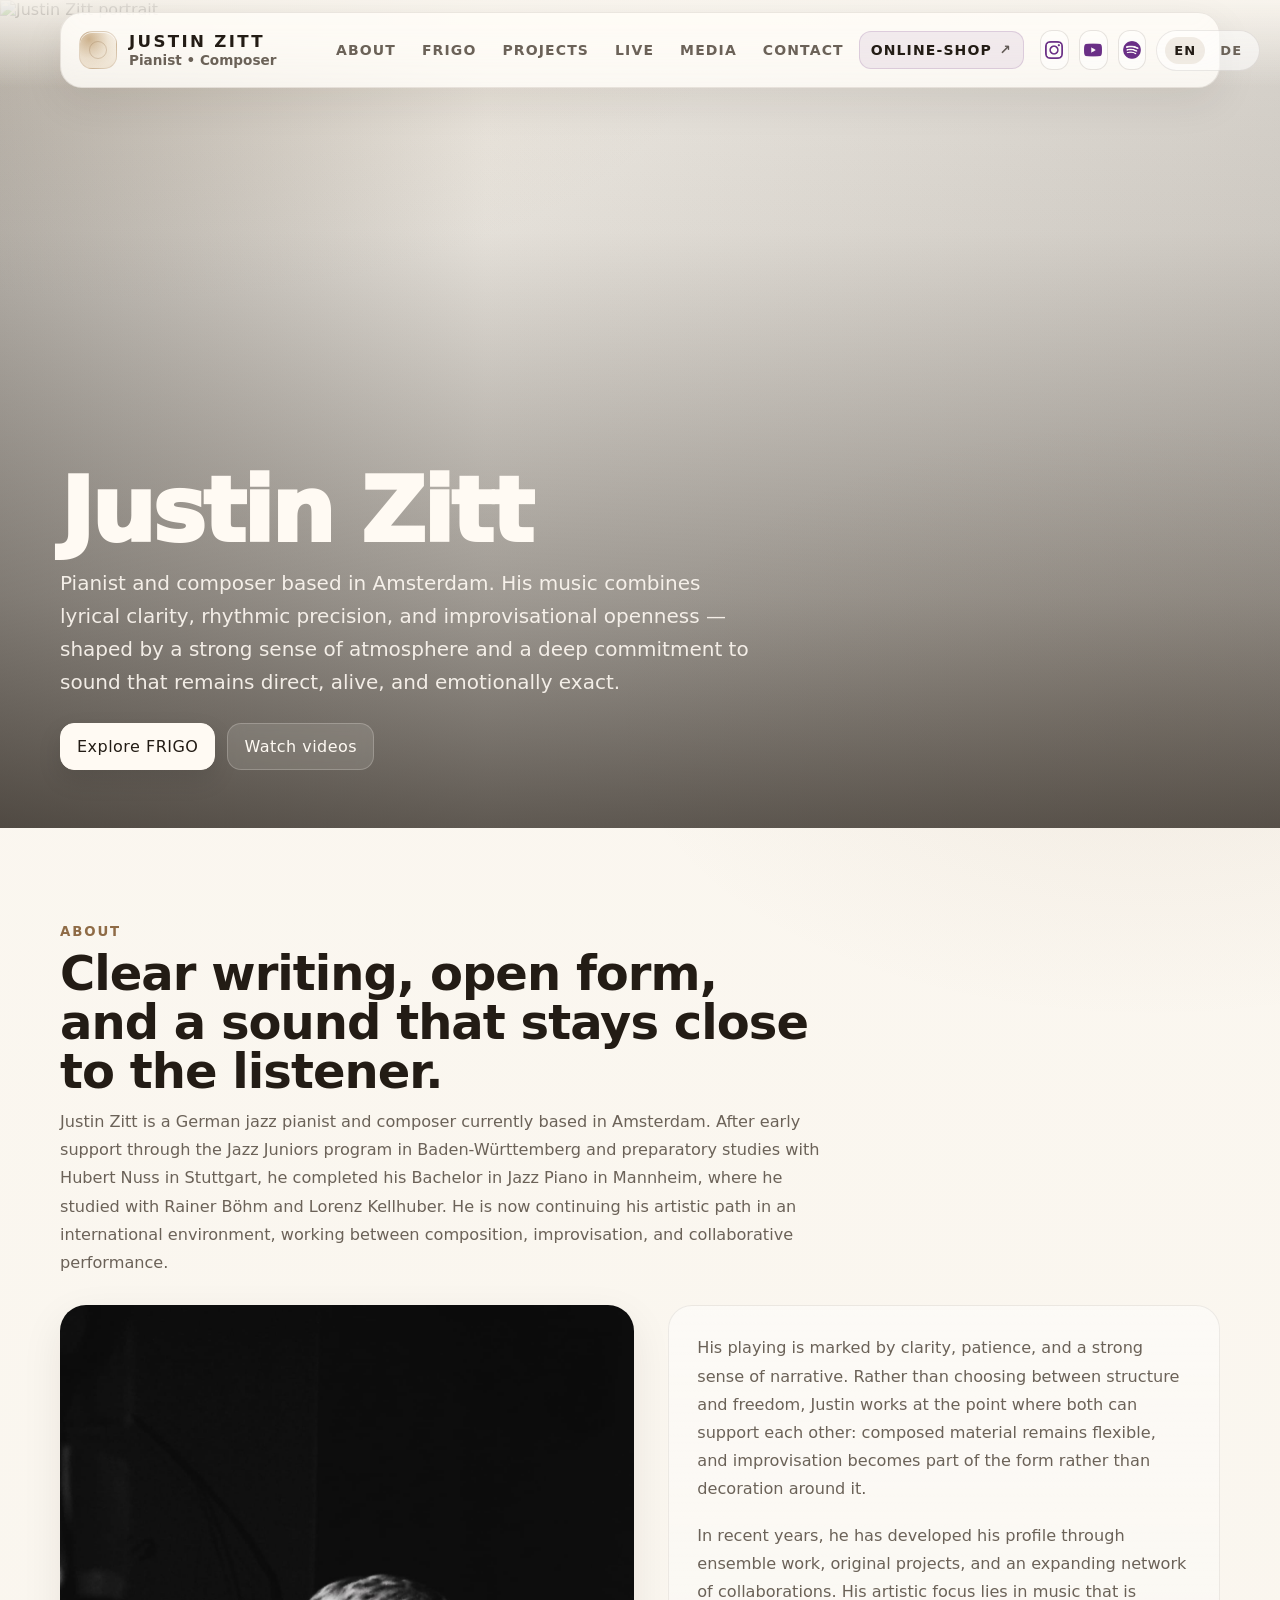
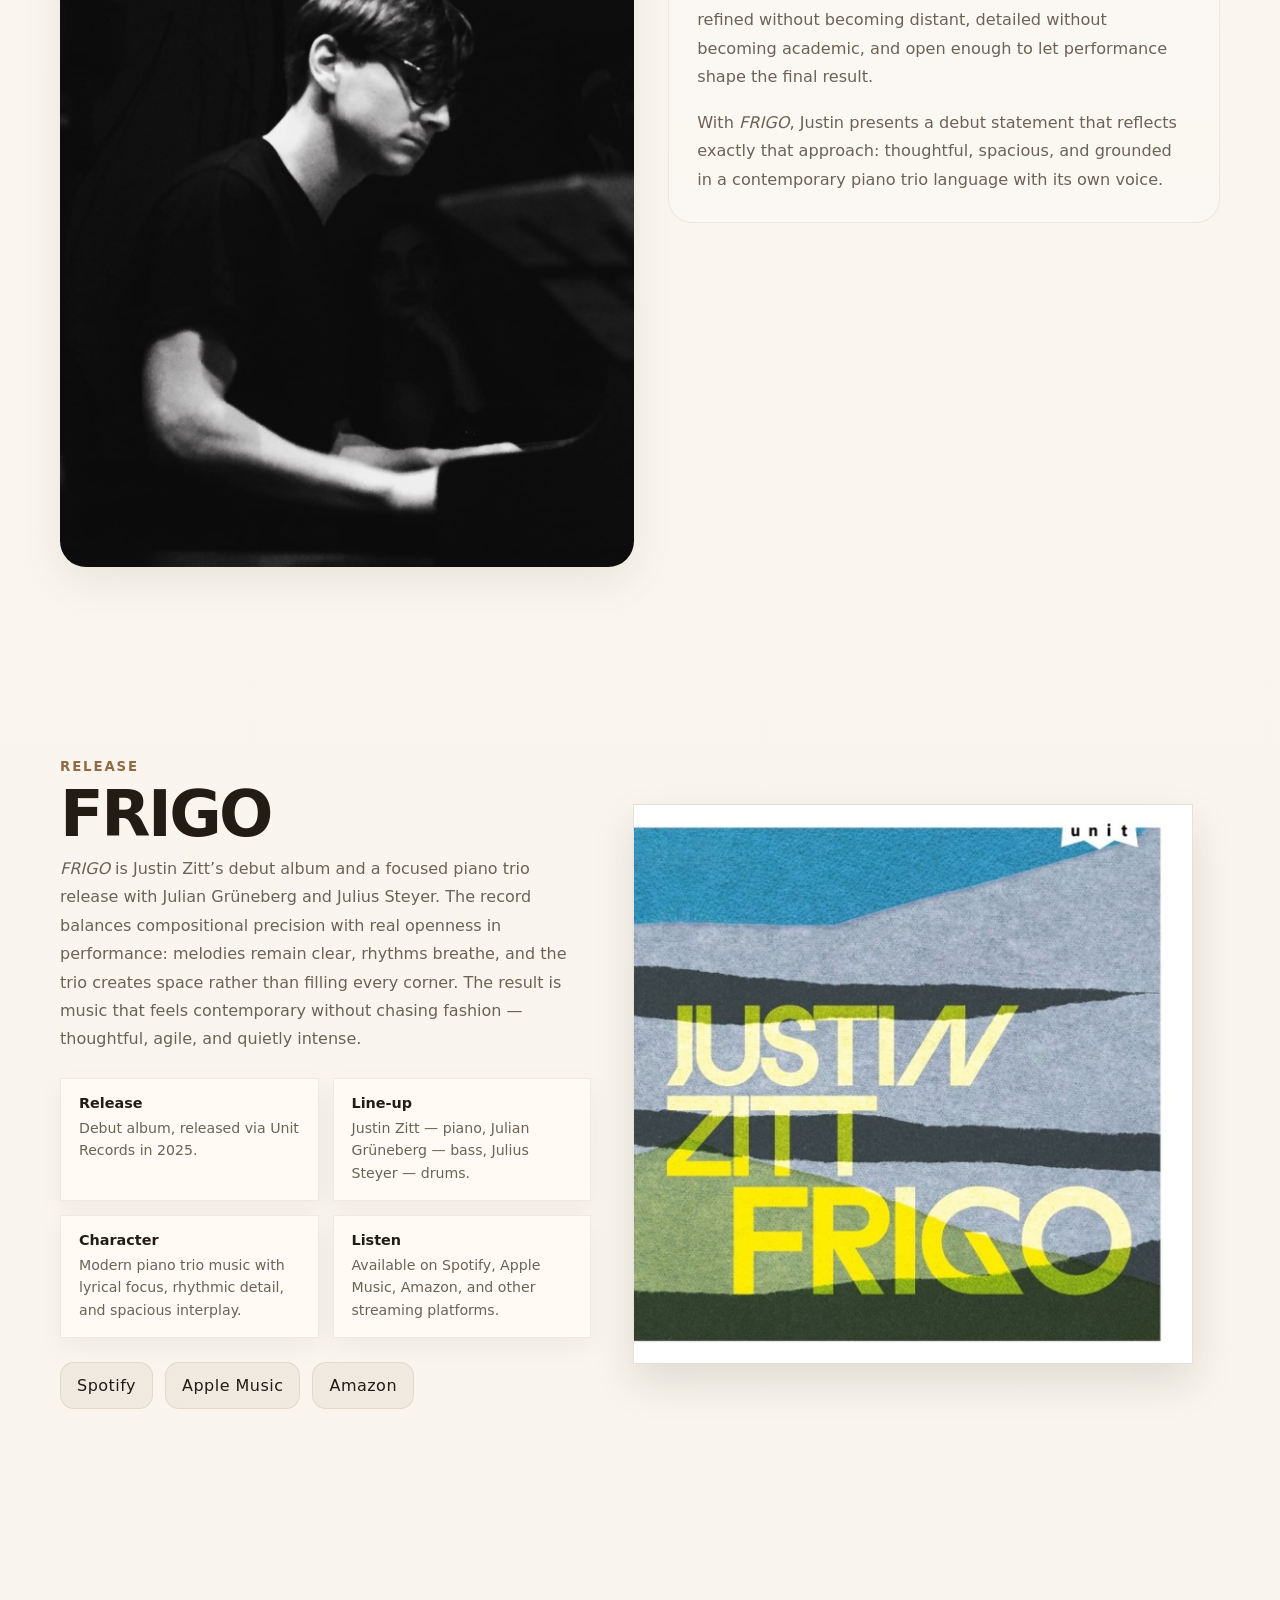
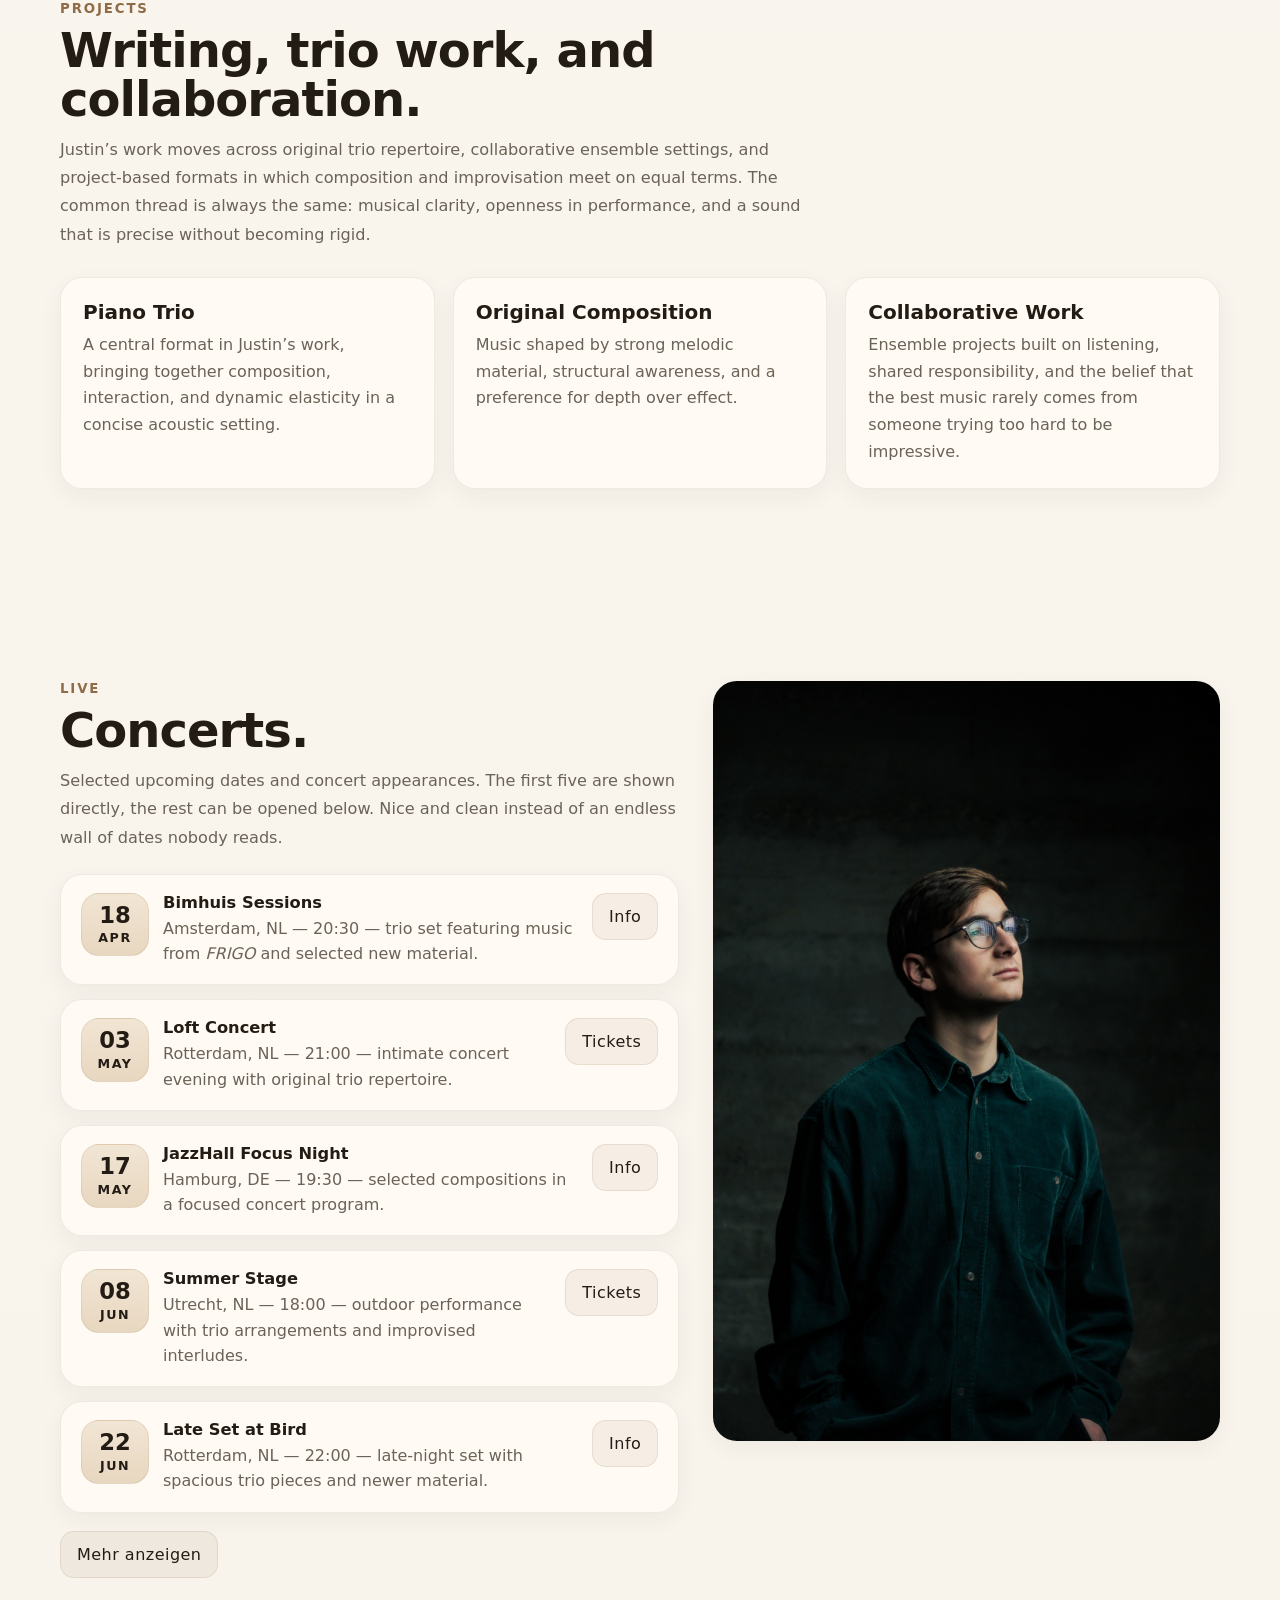
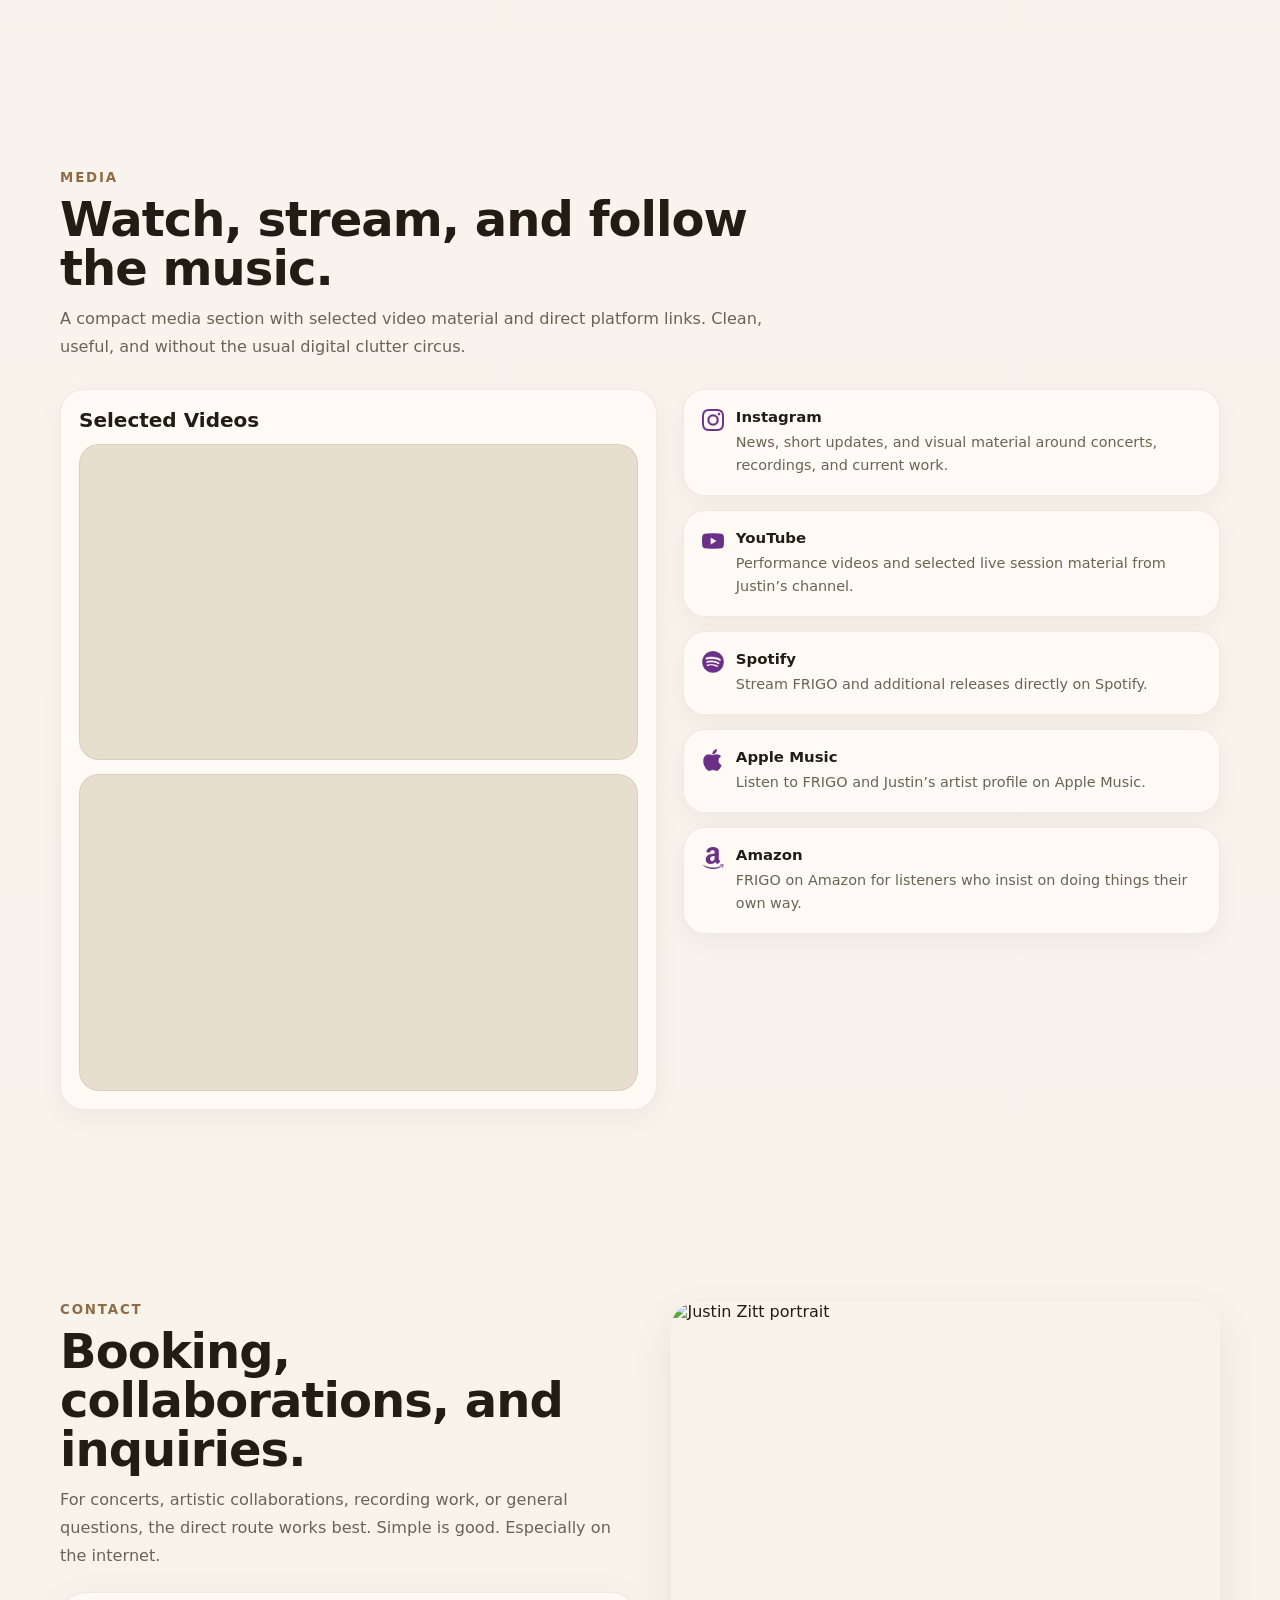
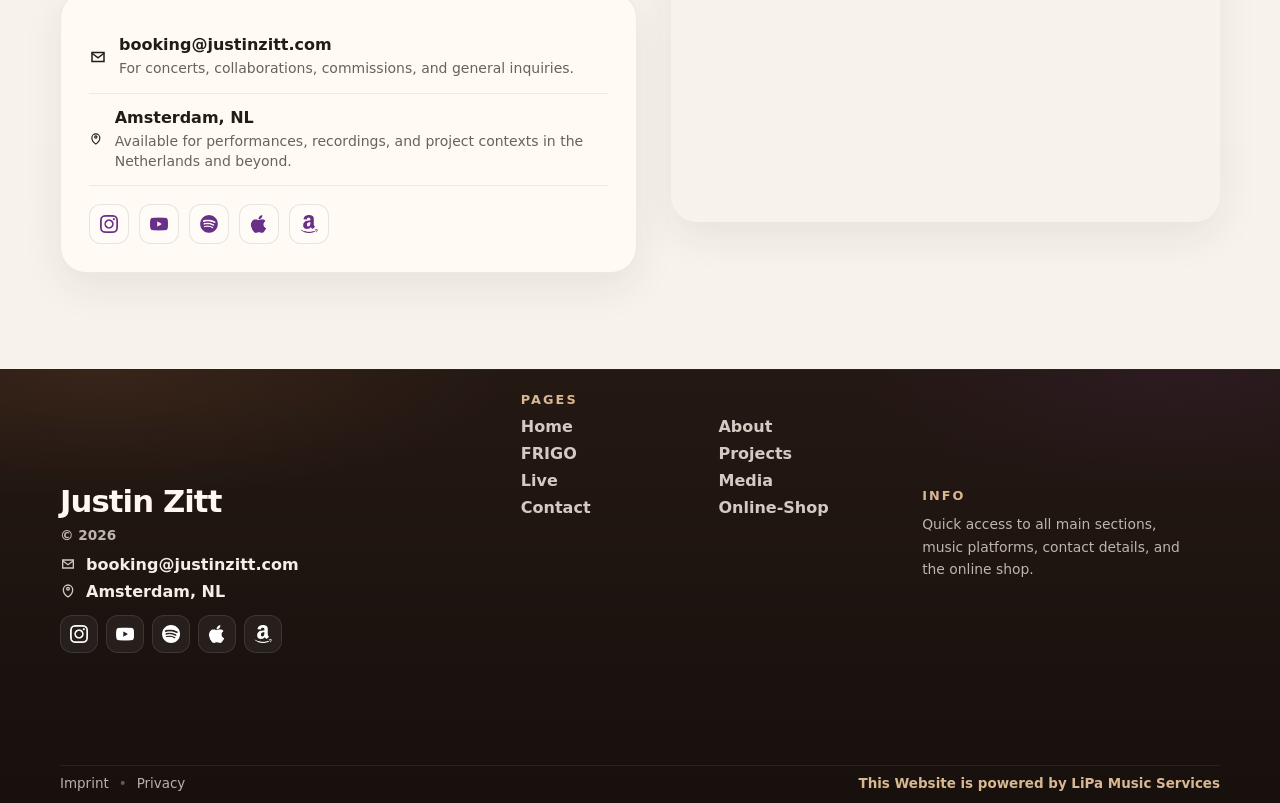
==== commit 60d3cf8e: "Footbar" ====
--- a/de/index.html
+++ b/de/index.html
@@ -32,6 +32,16 @@
   />
 
   <style>
+    body{
+      margin:0;
+      color:var(--text);
+      background:
+        radial-gradient(1000px 500px at 10% 0%, rgba(200,171,132,.18), rgba(0,0,0,0) 60%),
+        radial-gradient(900px 500px at 90% 10%, rgba(143,107,70,.08), rgba(0,0,0,0) 60%),
+        linear-gradient(180deg, #fbf7f0 0%, var(--bg) 72%, #1a120f 100%);
+      font-family: ui-sans-serif, system-ui, -apple-system, Segoe UI, Roboto, Inter, Arial, sans-serif;
+      overflow-x:hidden;
+    }
     :root{
       --bg:#f7f3eb;
       --bg-soft:#efe8dc;
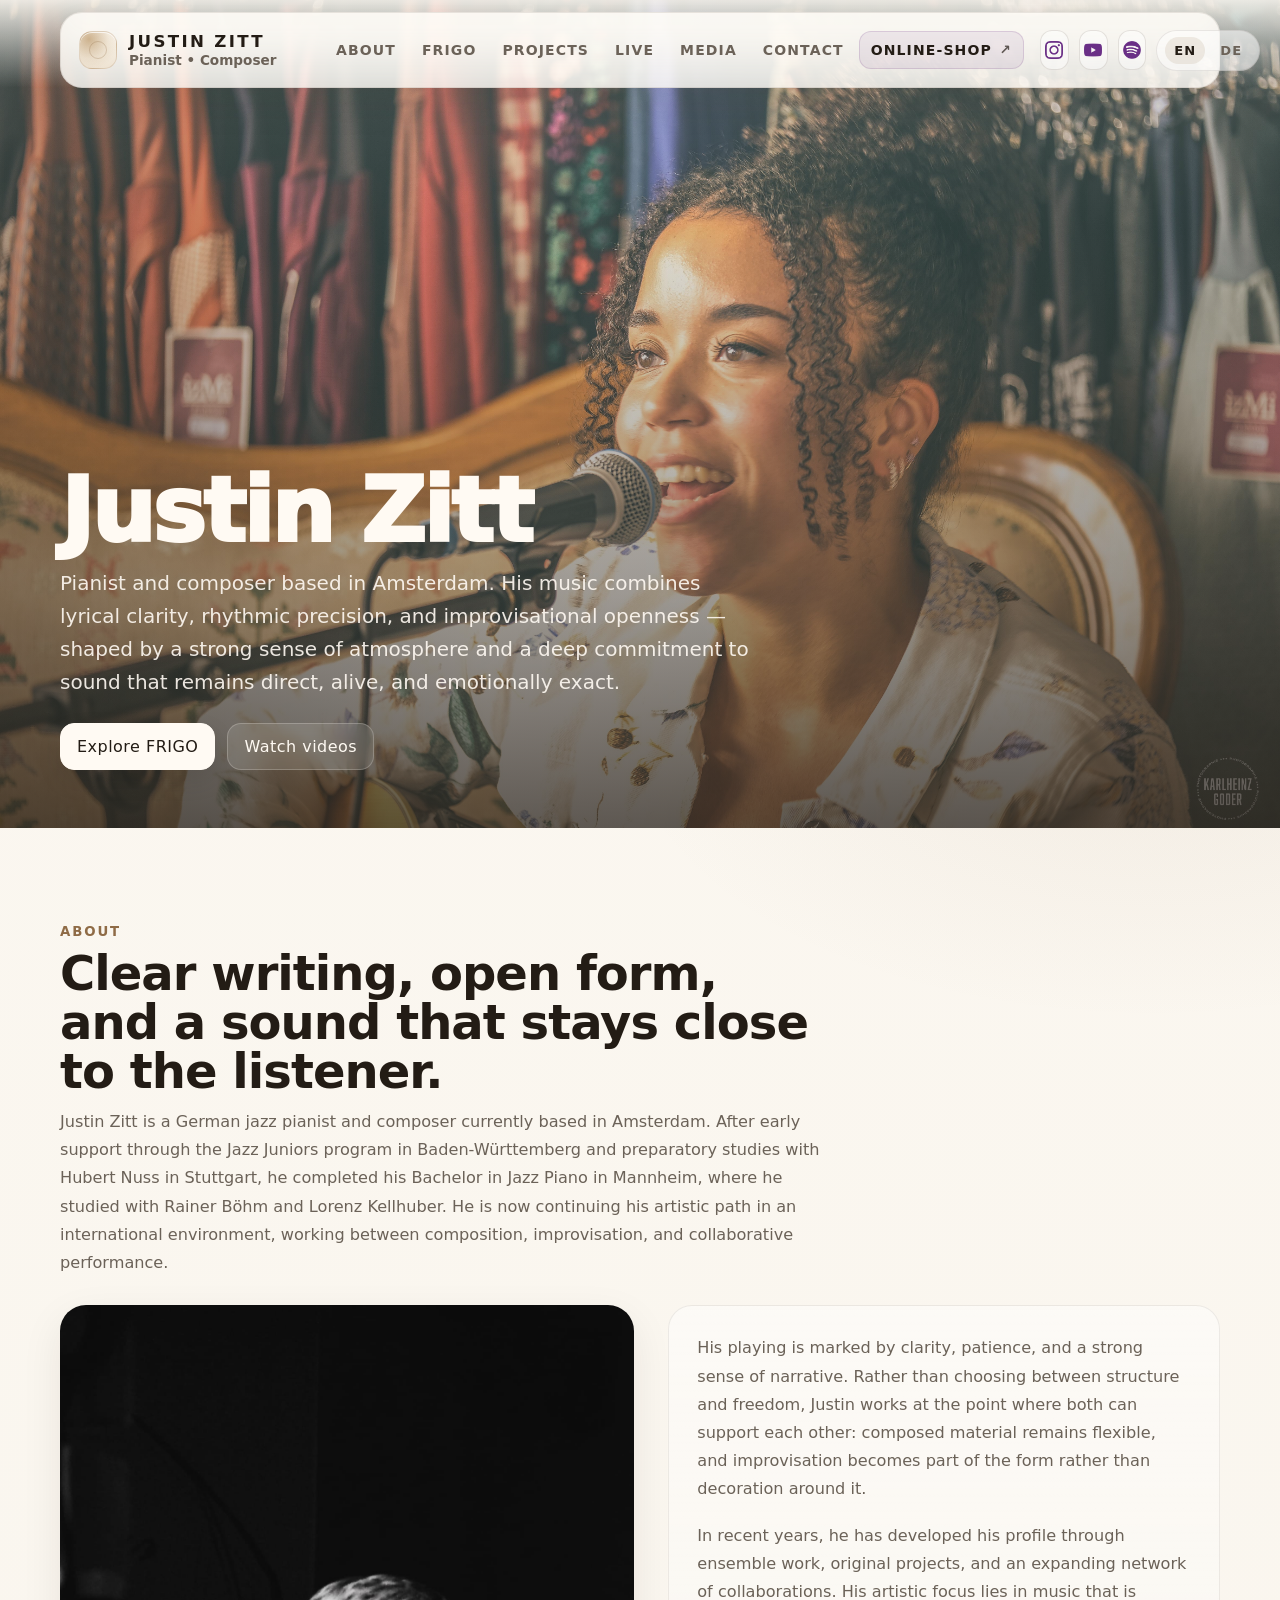
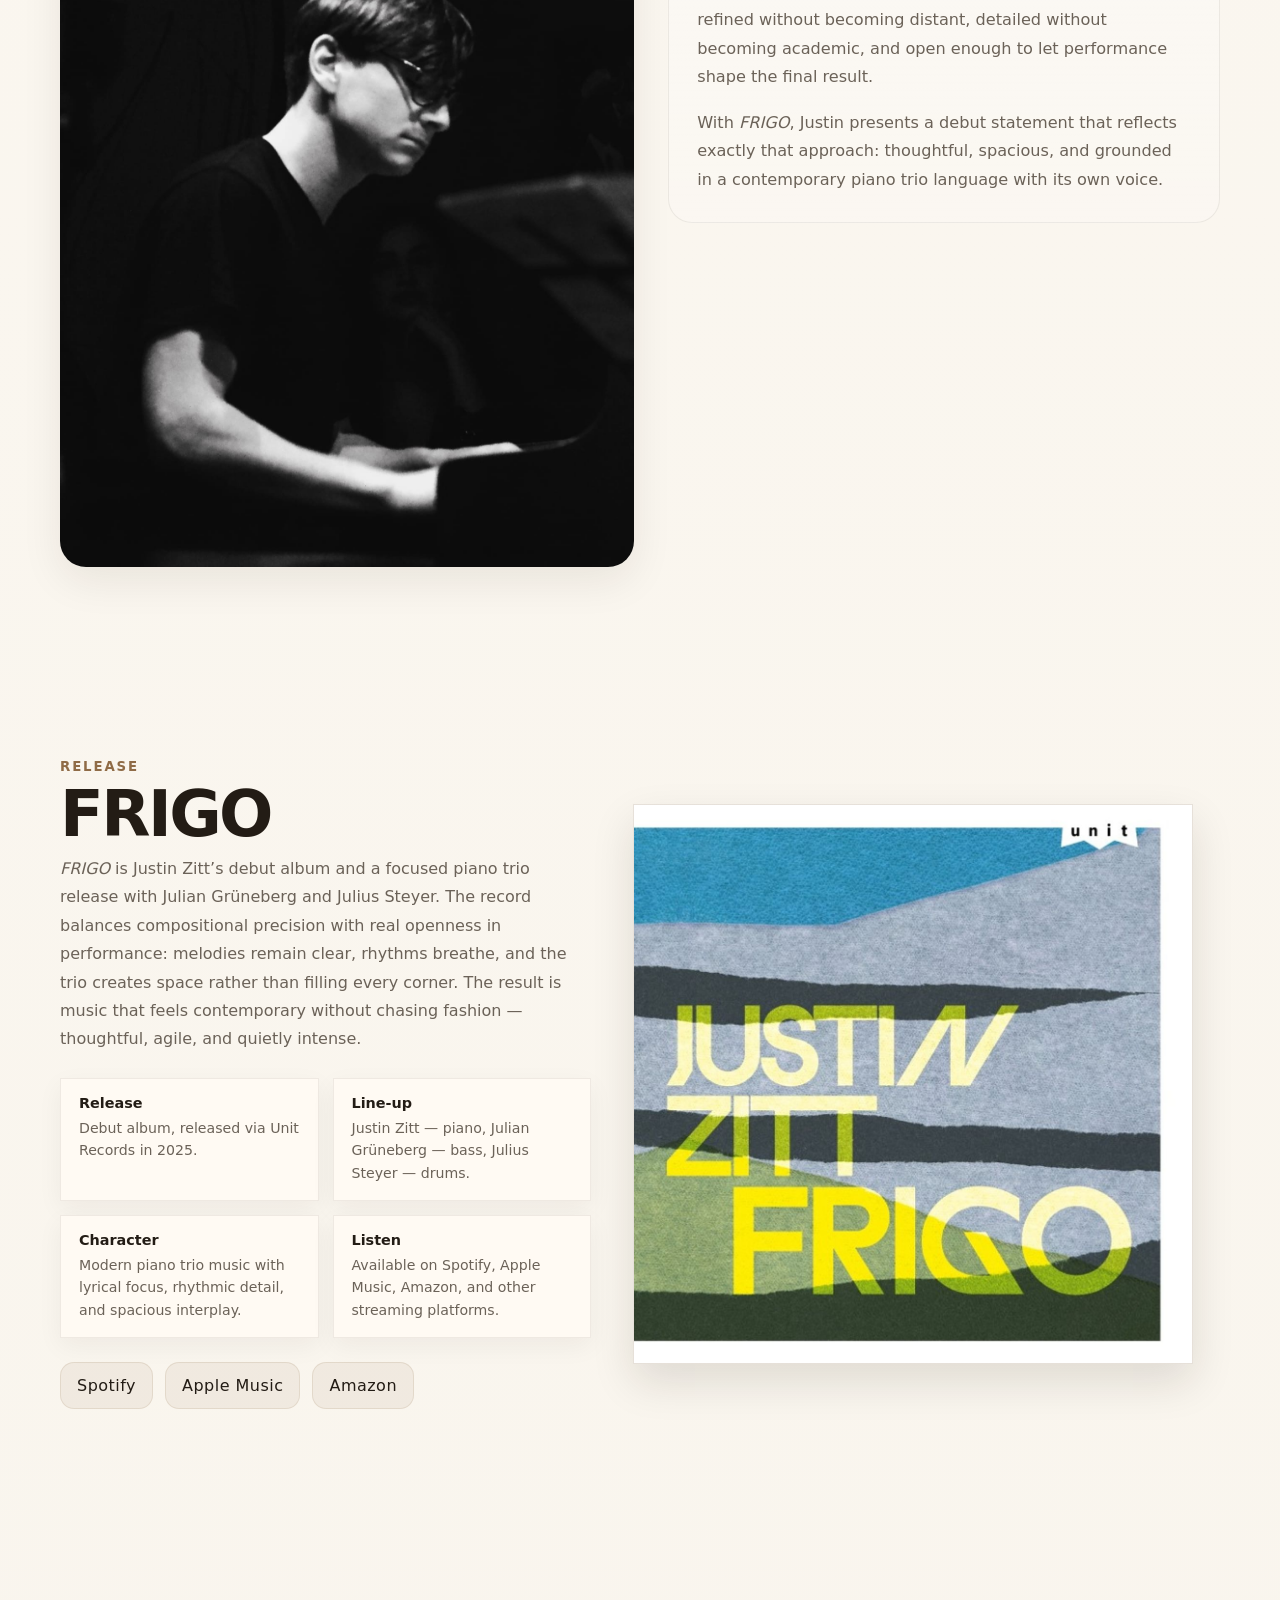
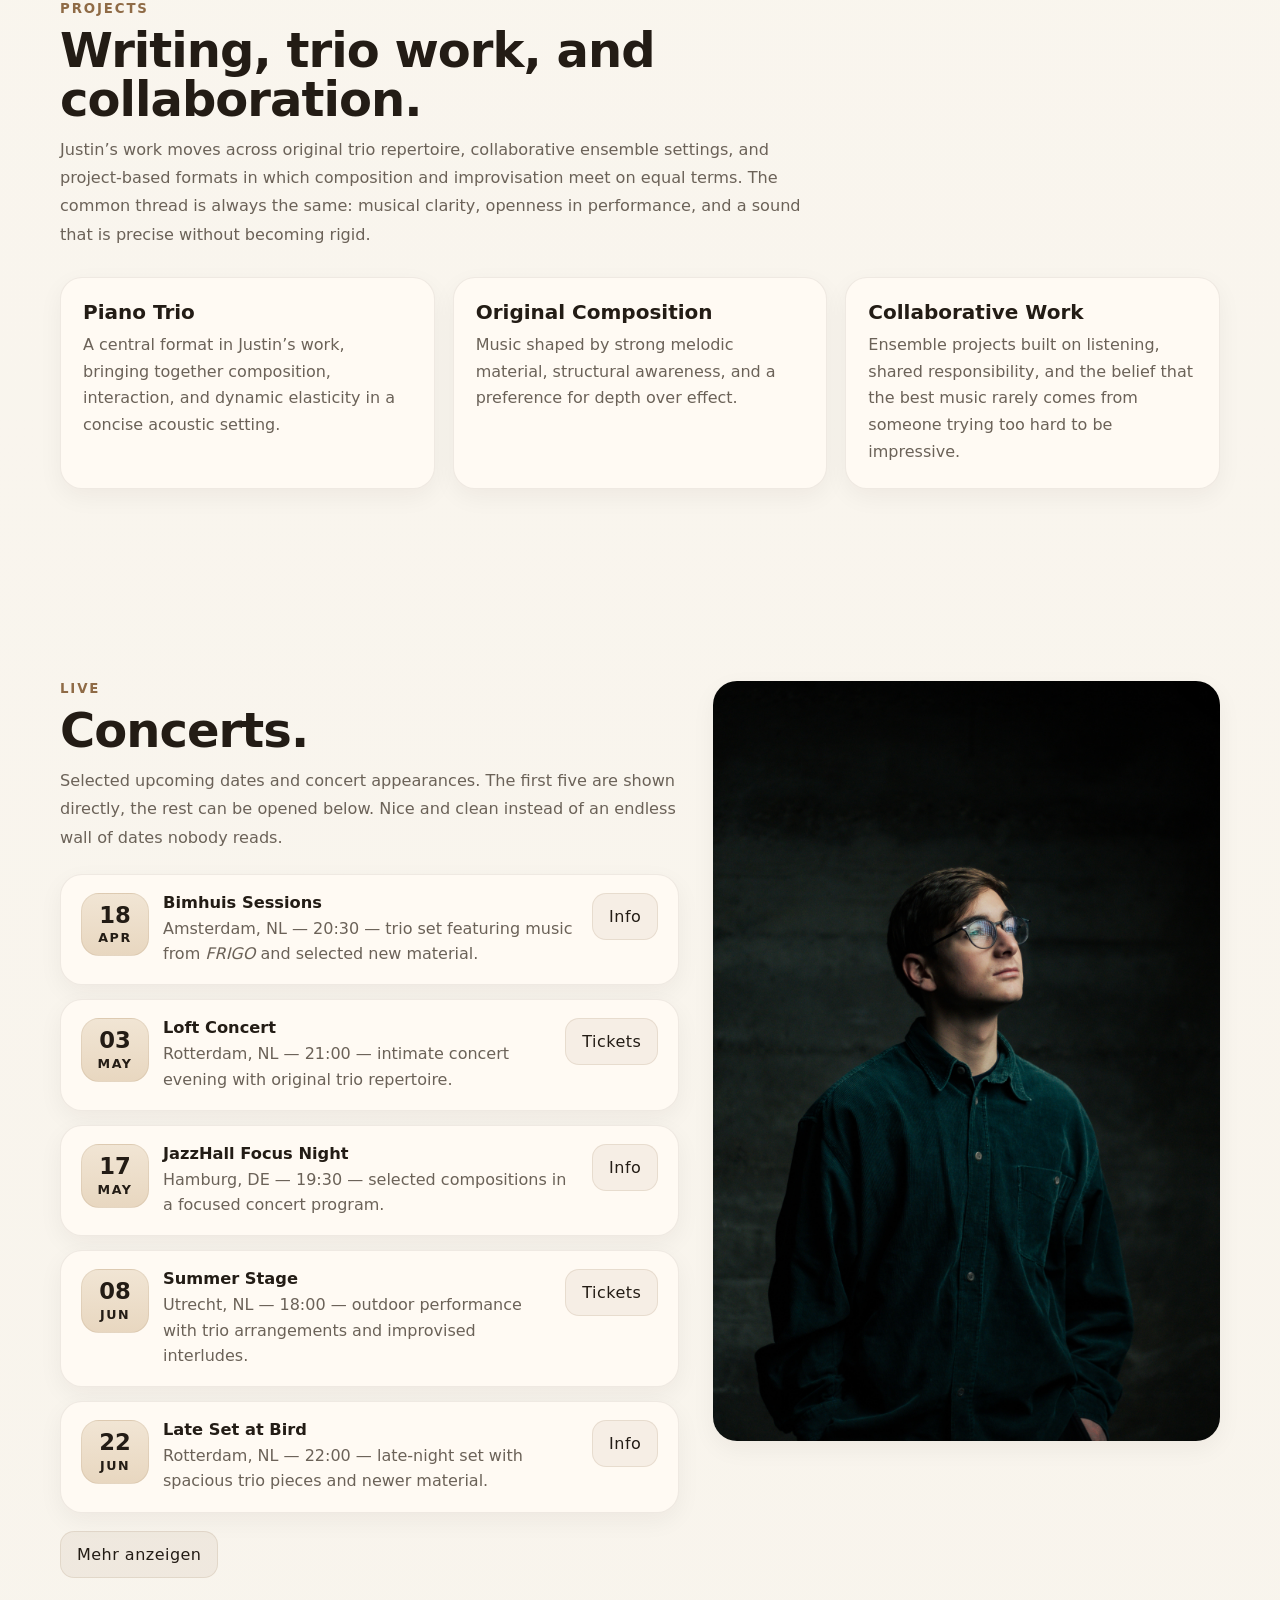
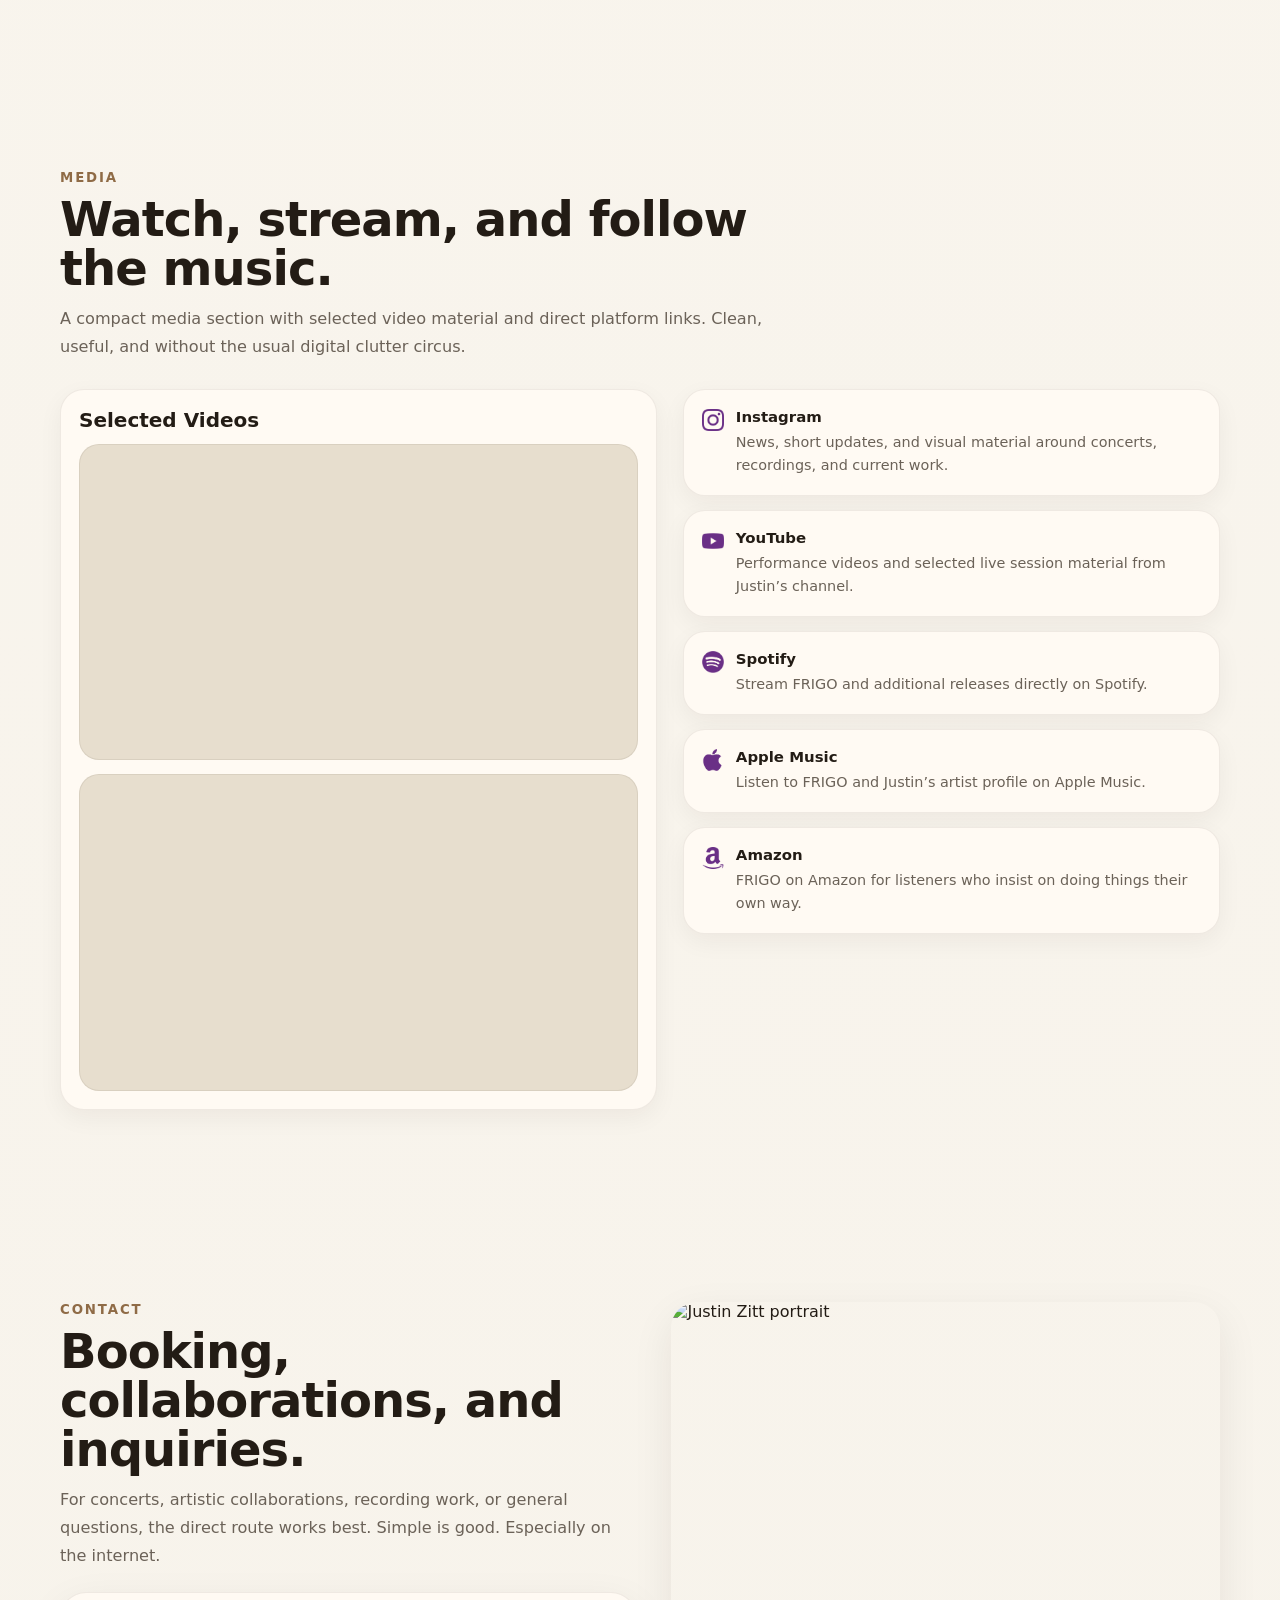
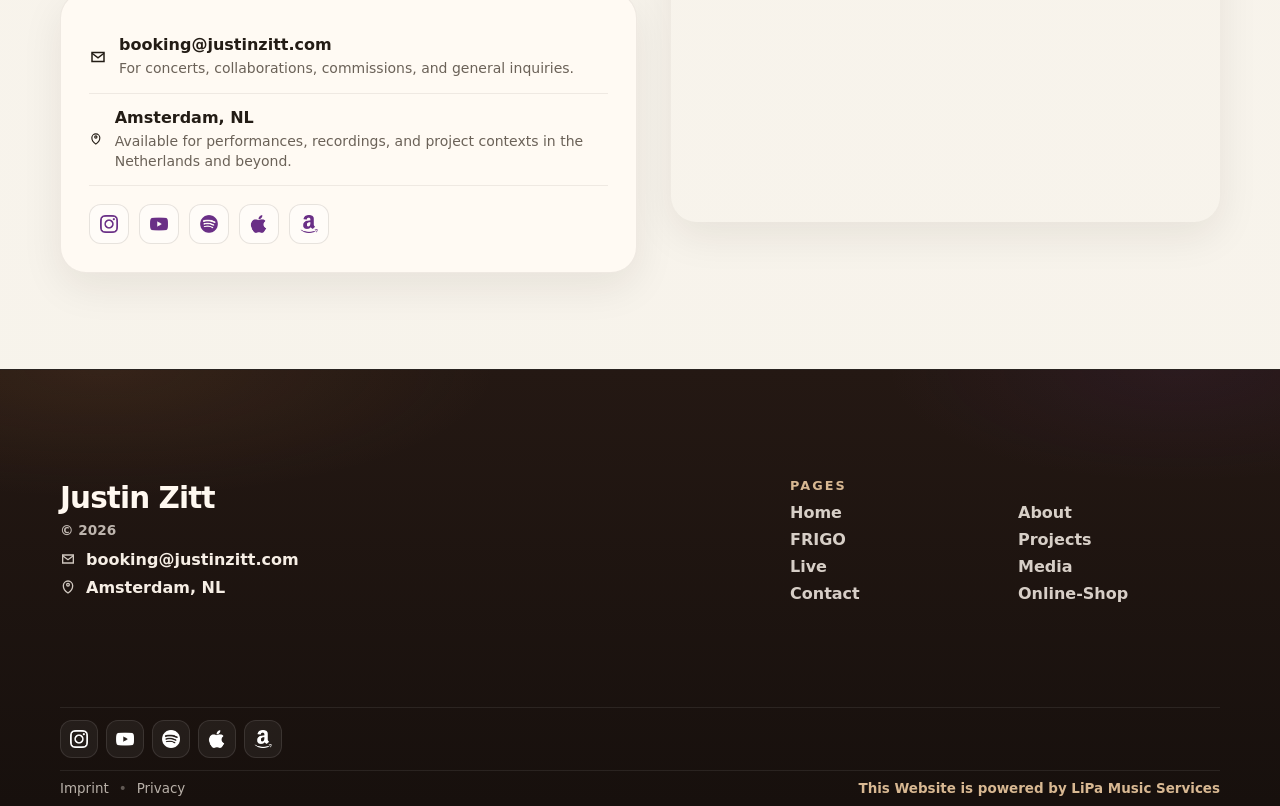
==== commit cc85aa78: "Update index.html" ====
--- a/de/index.html
+++ b/de/index.html
@@ -645,7 +645,7 @@
     <section class="Hero" aria-label="Intro">
       <div class="Hero__media">
         <img
-          src="../Resources/HeroTitle.JPG"
+          src="../Resources/HeroTitle.jpg"
           alt="Justin Zitt portrait"
           loading="eager"
           decoding="async"
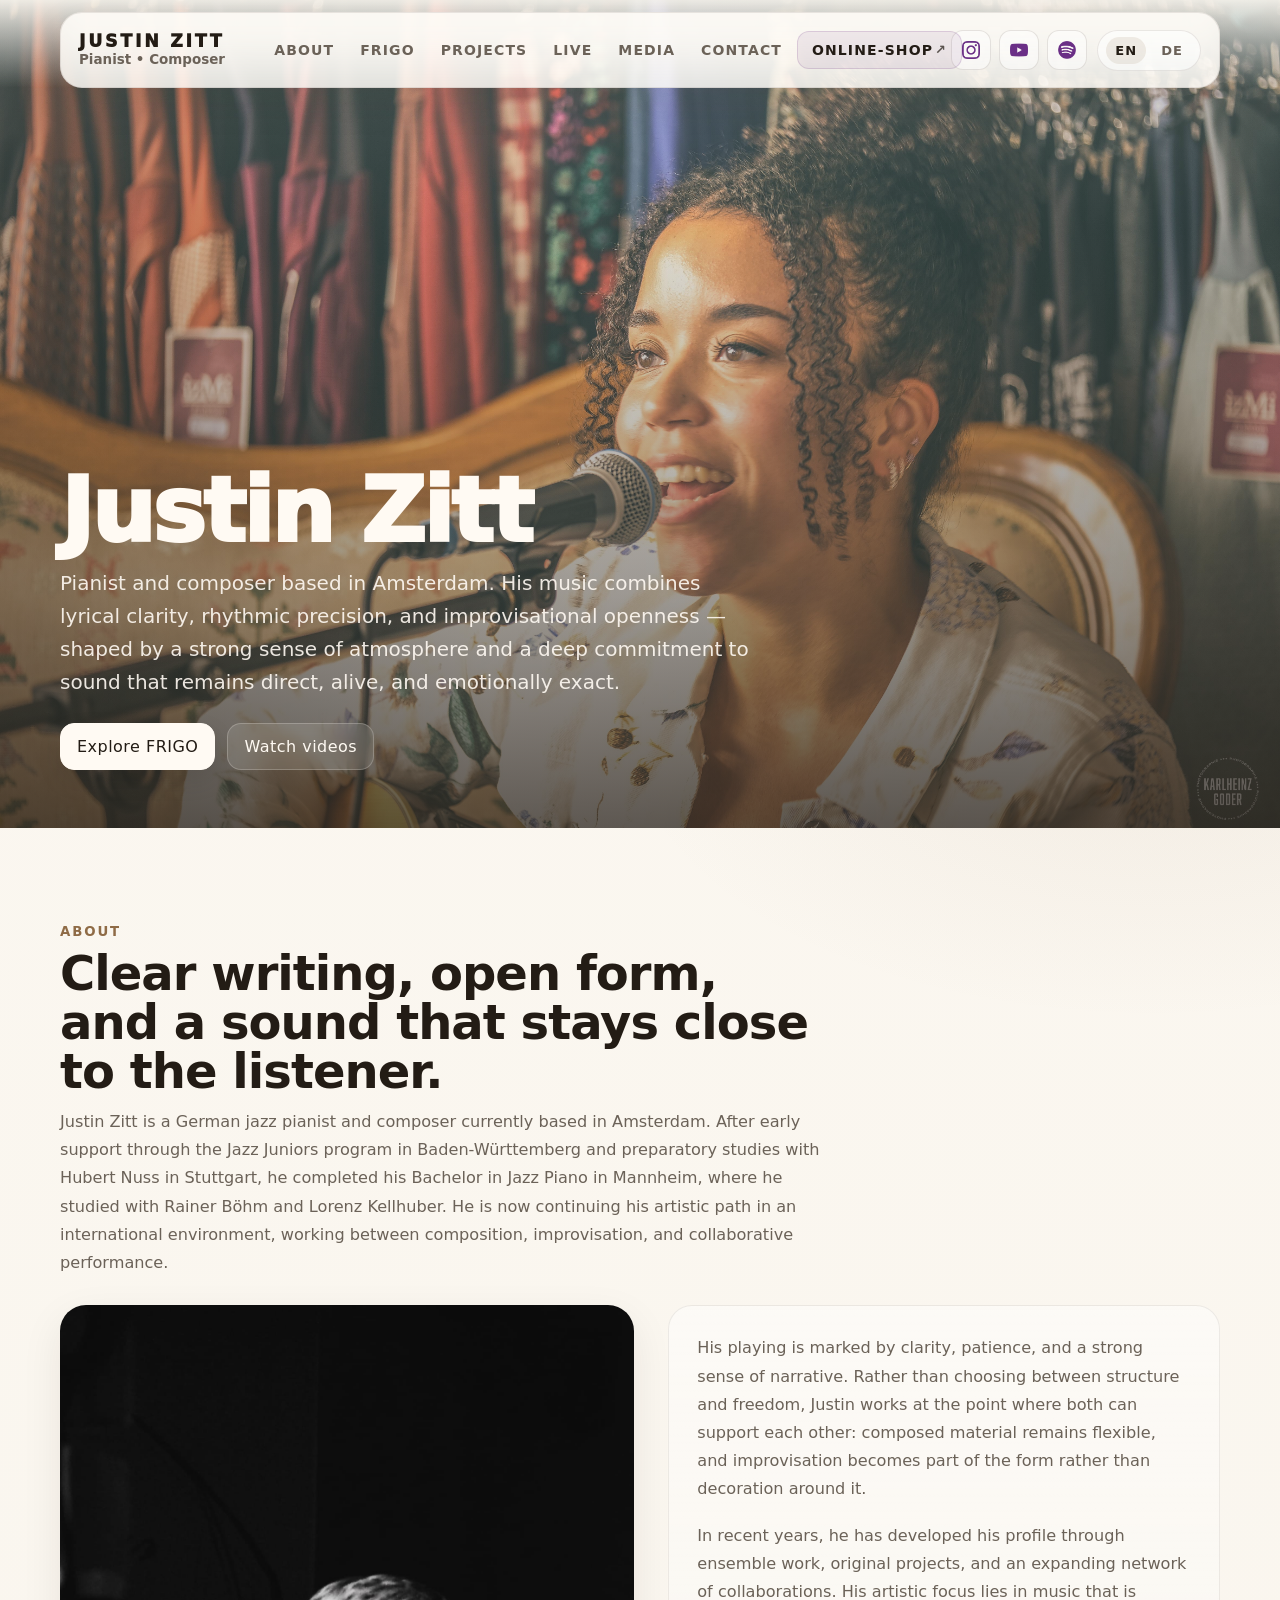
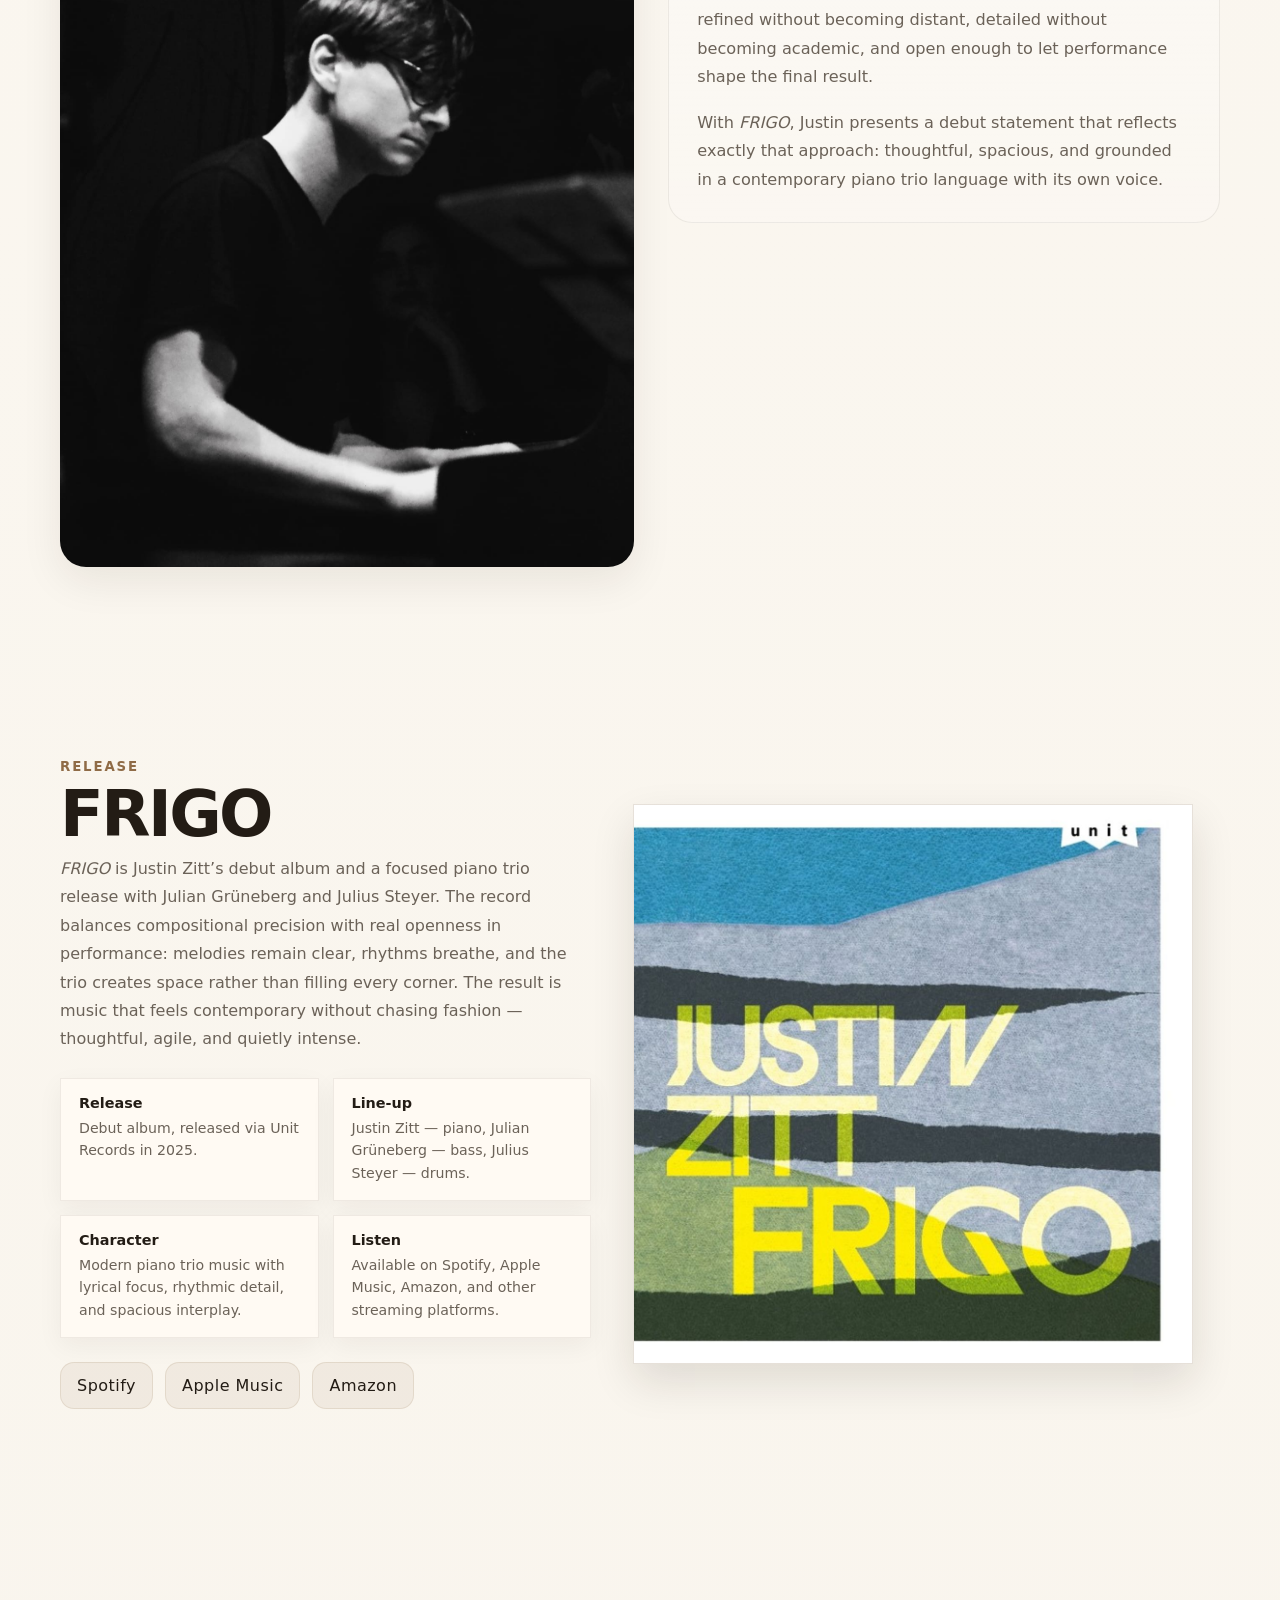
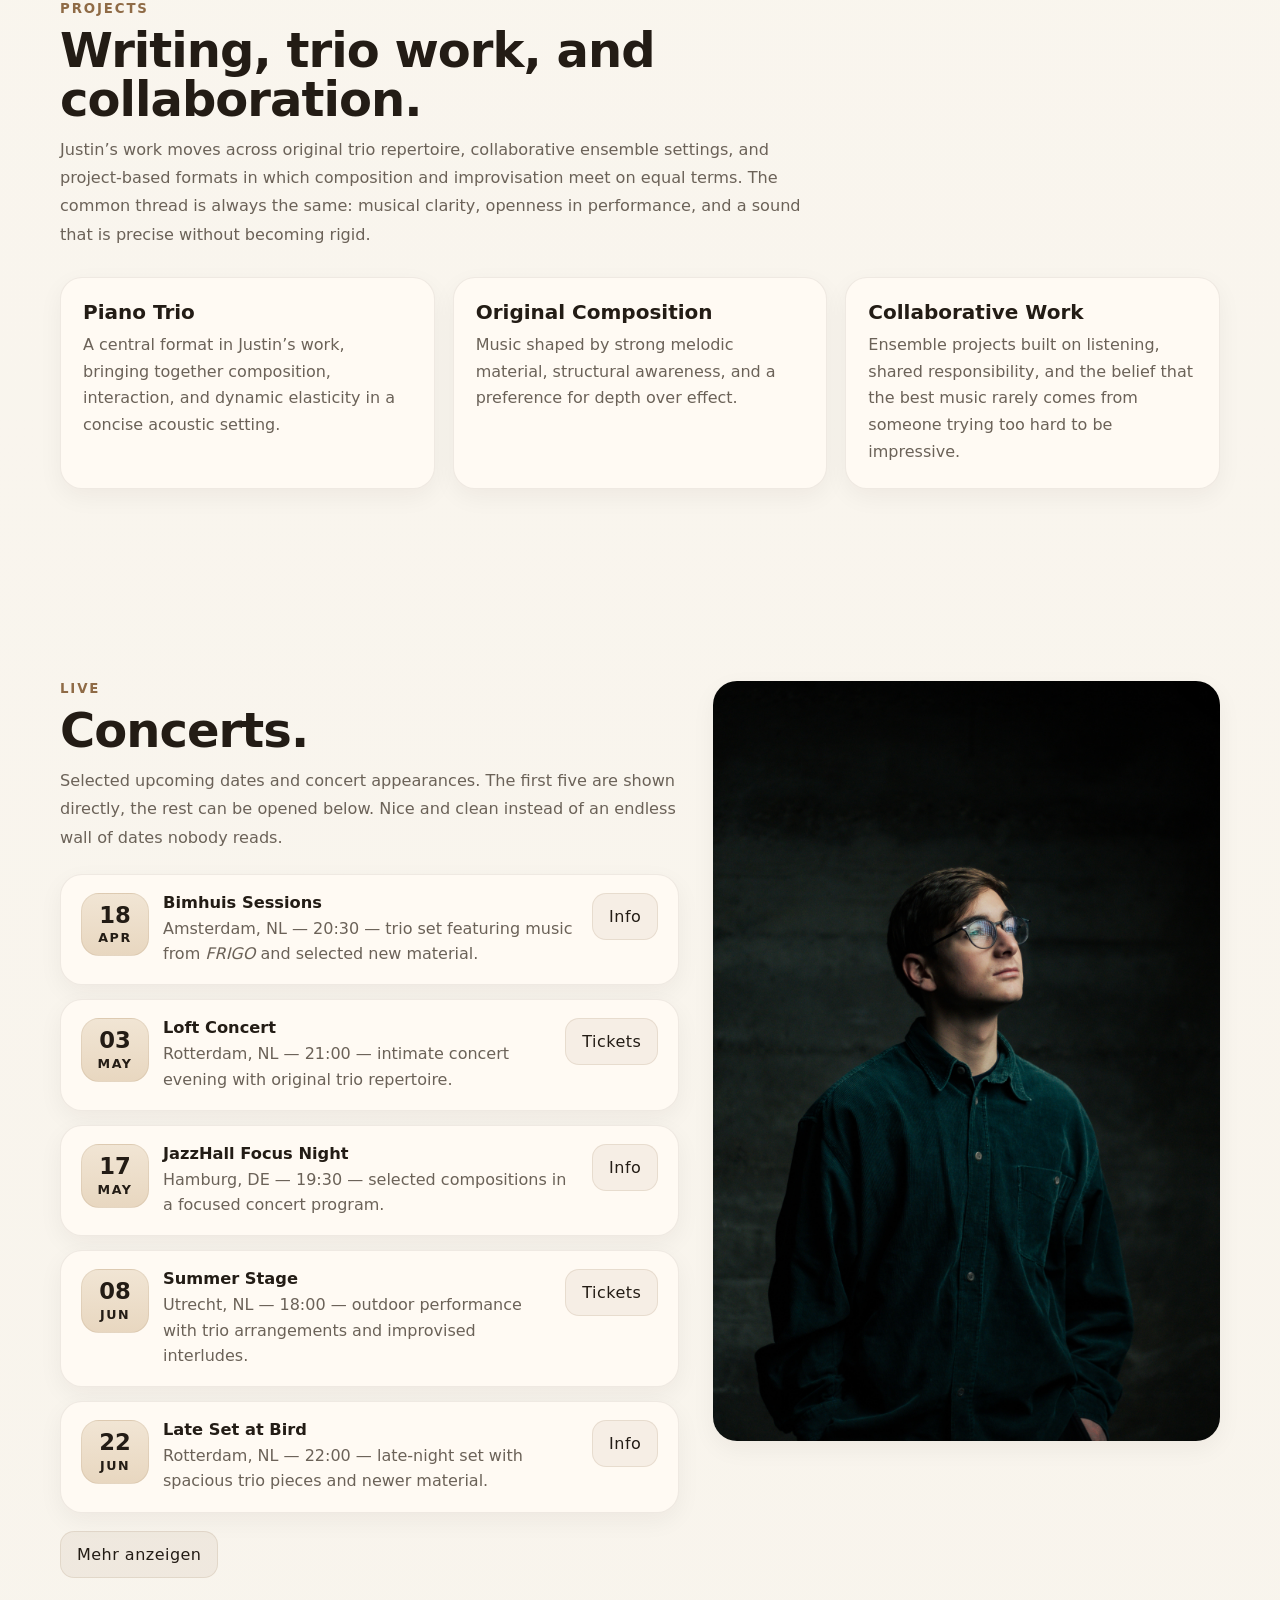
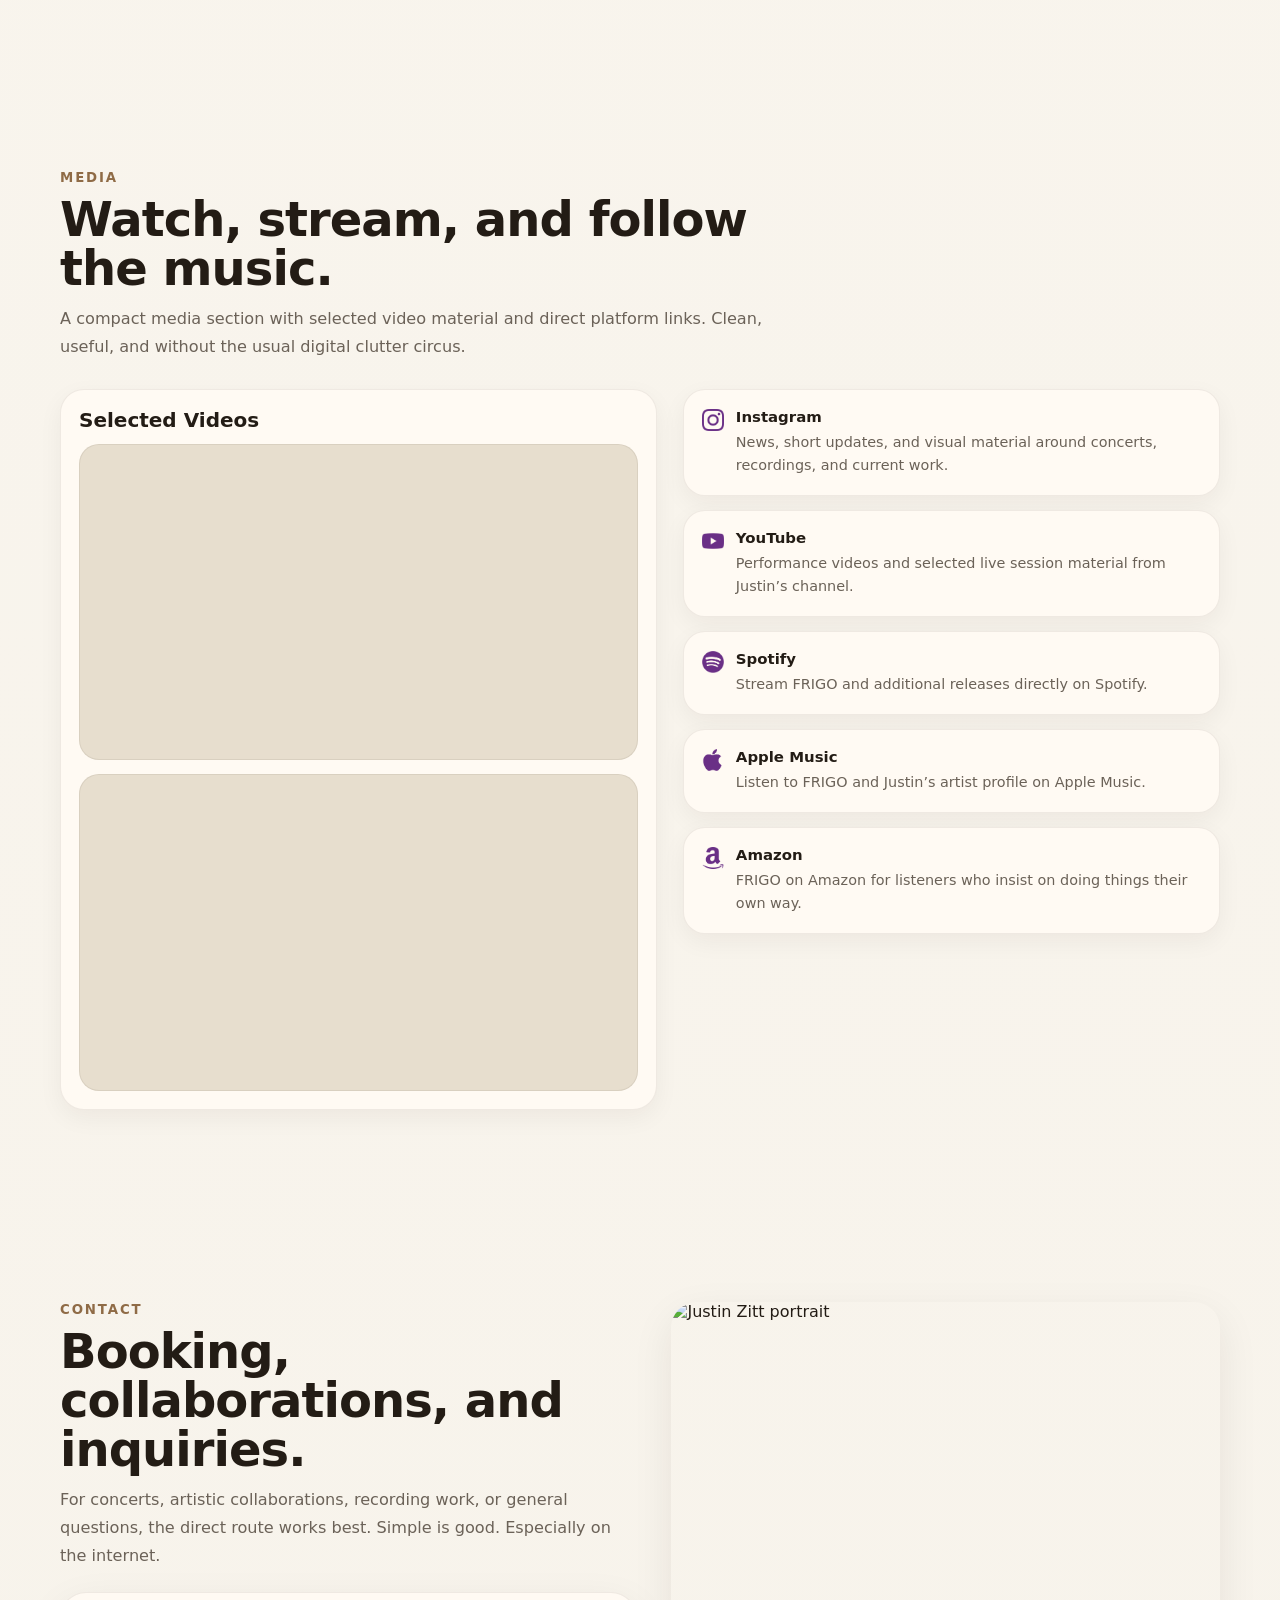
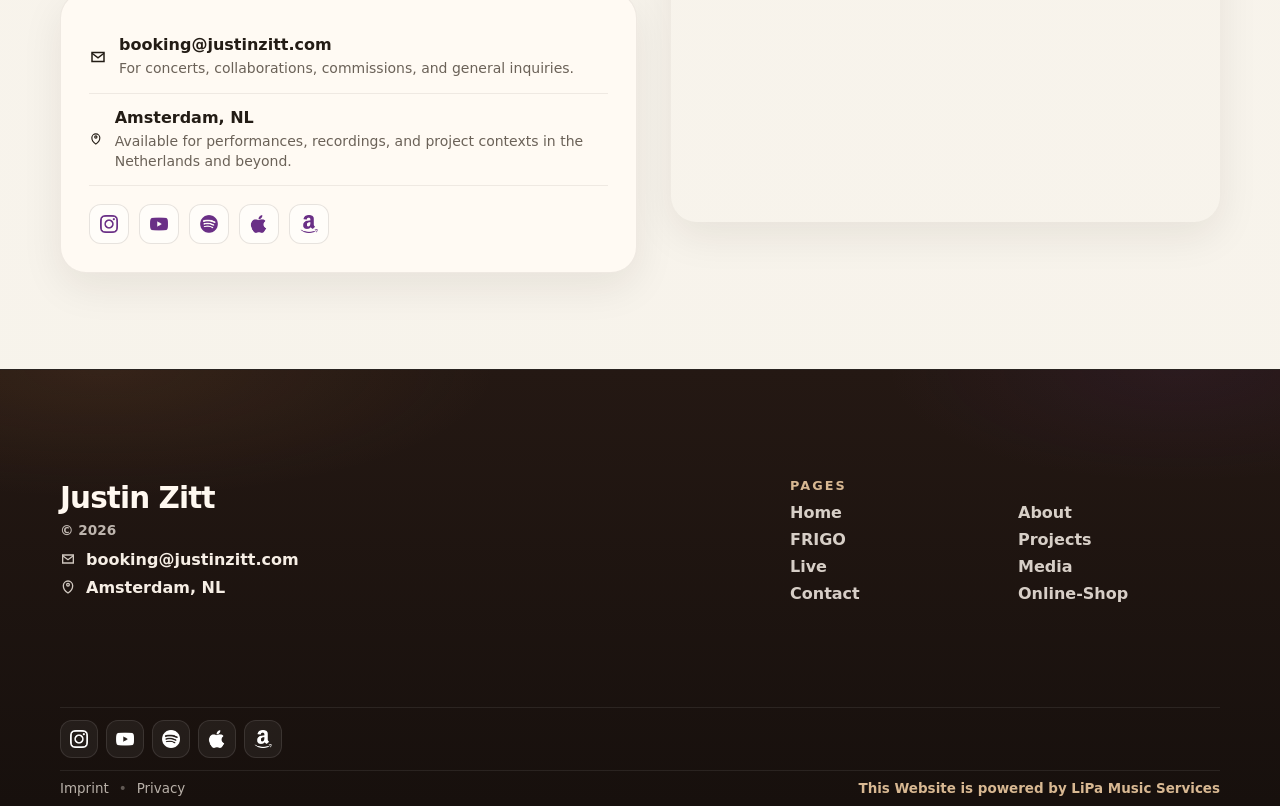
==== commit 97576c7b: "Klappmenu" ====
--- a/de/index.html
+++ b/de/index.html
@@ -32,16 +32,6 @@
   />
 
   <style>
-    body{
-      margin:0;
-      color:var(--text);
-      background:
-        radial-gradient(1000px 500px at 10% 0%, rgba(200,171,132,.18), rgba(0,0,0,0) 60%),
-        radial-gradient(900px 500px at 90% 10%, rgba(143,107,70,.08), rgba(0,0,0,0) 60%),
-        linear-gradient(180deg, #fbf7f0 0%, var(--bg) 72%, #1a120f 100%);
-      font-family: ui-sans-serif, system-ui, -apple-system, Segoe UI, Roboto, Inter, Arial, sans-serif;
-      overflow-x:hidden;
-    }
     :root{
       --bg:#f7f3eb;
       --bg-soft:#efe8dc;
@@ -90,7 +80,6 @@
       margin:0 auto;
     }
 
-    /* Slots for partials */
     #HeadbarSlot,
     #FootbarSlot,
     #CookieSlot{
@@ -1135,5 +1124,90 @@
       }
     })();
   </script>
+
+  <script>
+    function initJustinHeadbarBurger(){
+      const root = document.querySelector(".HeadbarWrap");
+      if(!root) return;
+
+      const burger = root.querySelector(".Burger");
+      const panel = root.querySelector(".MobileMenu");
+      const overlay = root.querySelector(".MobileMenuOverlay");
+      const navLinks = root.querySelectorAll(".js-nav");
+
+      if(!burger || !panel || !overlay) return;
+      if(root.dataset.burgerInit === "true") return;
+
+      root.dataset.burgerInit = "true";
+
+      function setOpen(isOpen){
+        burger.setAttribute("aria-expanded", isOpen ? "true" : "false");
+        panel.classList.toggle("is-open", isOpen);
+        overlay.classList.toggle("is-open", isOpen);
+        document.body.classList.toggle("MobileMenuOpen", isOpen);
+      }
+
+      burger.addEventListener("click", function(e){
+        e.preventDefault();
+        e.stopPropagation();
+        const isOpen = burger.getAttribute("aria-expanded") === "true";
+        setOpen(!isOpen);
+      });
+
+      overlay.addEventListener("click", function(){
+        setOpen(false);
+      });
+
+      navLinks.forEach(function(link){
+        link.addEventListener("click", function(){
+          setOpen(false);
+        });
+      });
+
+      document.addEventListener("keydown", function(e){
+        if(e.key === "Escape"){
+          setOpen(false);
+        }
+      });
+
+      document.addEventListener("click", function(e){
+        const isOpen = burger.getAttribute("aria-expanded") === "true";
+        if(!isOpen) return;
+        if(root.contains(e.target)) return;
+        setOpen(false);
+      });
+
+      function setActiveFromHash(){
+        const hash = window.location.hash.replace("#", "");
+        const links = root.querySelectorAll(".Headbar__nav .js-nav, .MobileMenu__list .js-nav");
+        links.forEach(function(a){
+          a.classList.toggle("is-active", a.getAttribute("data-target") === hash);
+        });
+      }
+
+      window.addEventListener("hashchange", setActiveFromHash);
+      setActiveFromHash();
+    }
+
+    window.addEventListener("load", function(){
+      let tries = 0;
+
+      function waitForHeadbar(){
+        const headbar = document.querySelector(".HeadbarWrap");
+
+        if(headbar){
+          initJustinHeadbarBurger();
+          return;
+        }
+
+        tries++;
+        if(tries < 80){
+          setTimeout(waitForHeadbar, 100);
+        }
+      }
+
+      waitForHeadbar();
+    });
+  </script>
 </body>
 </html>
